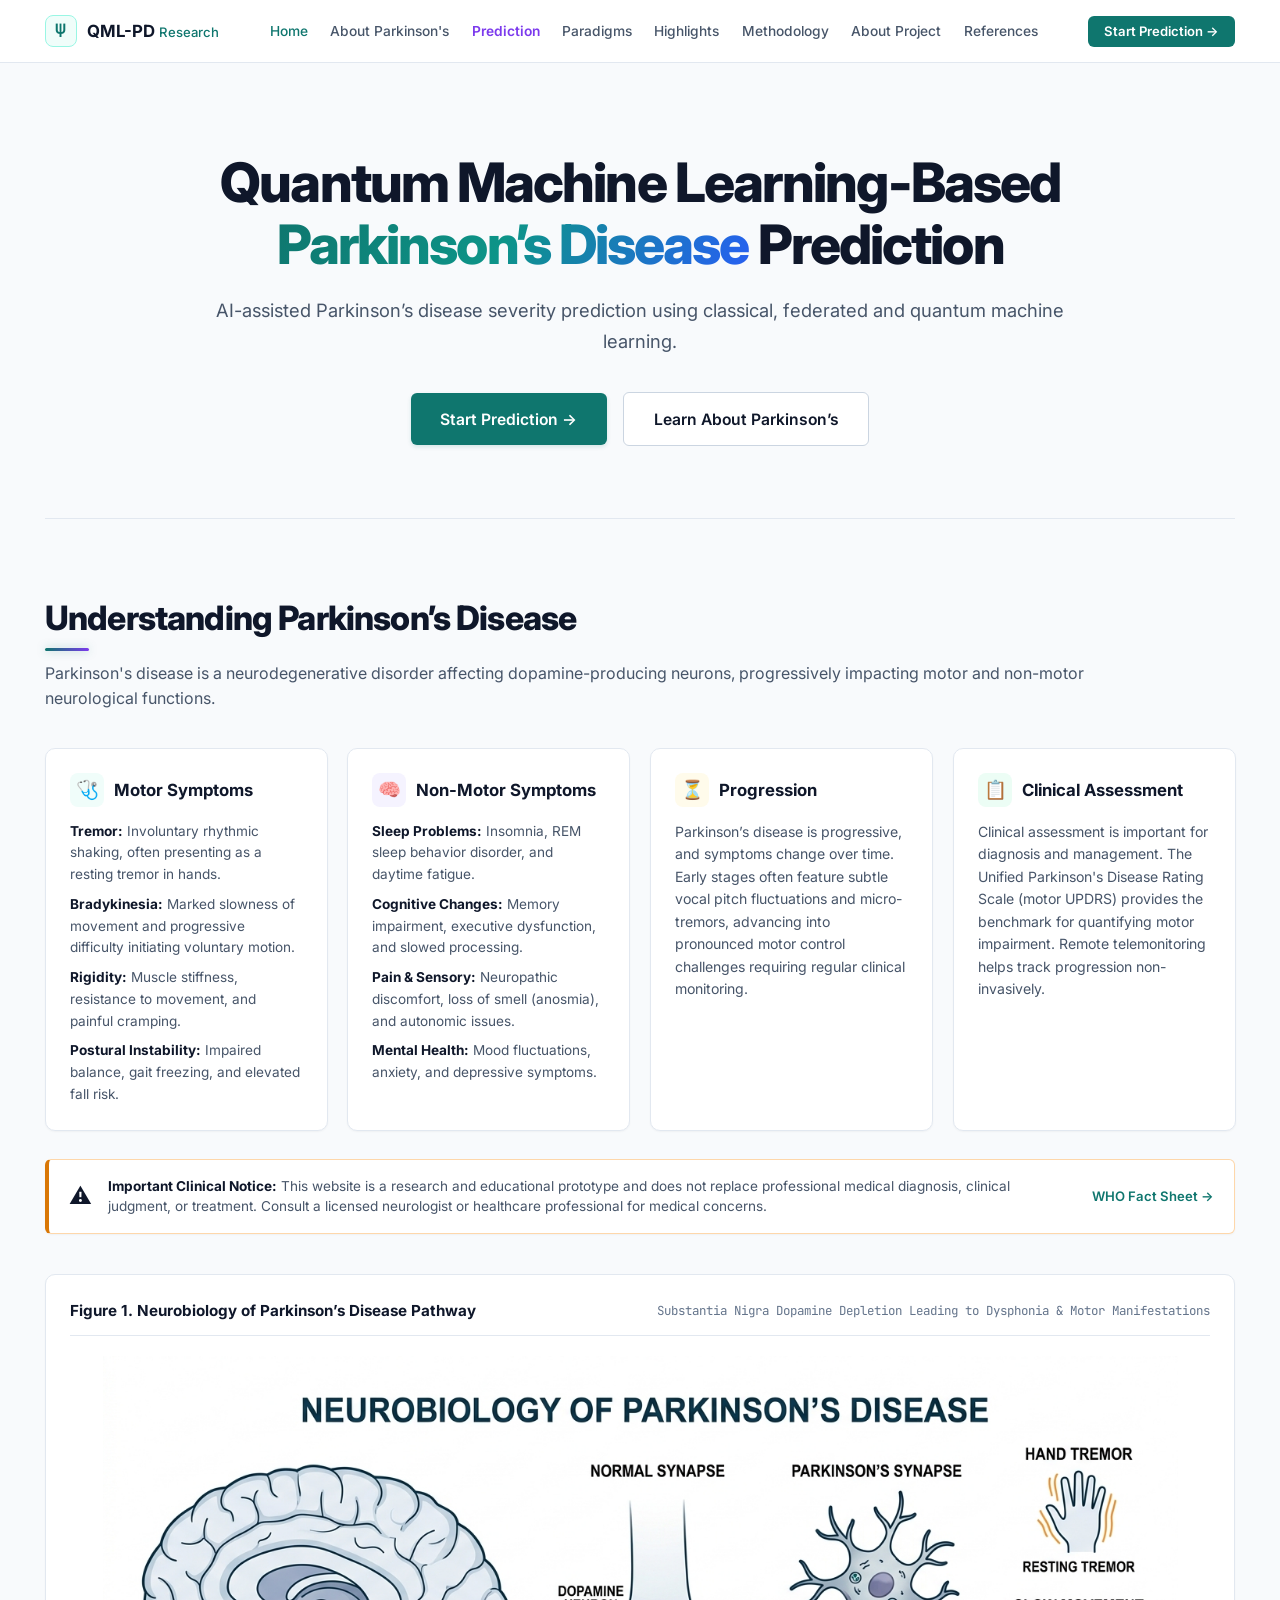
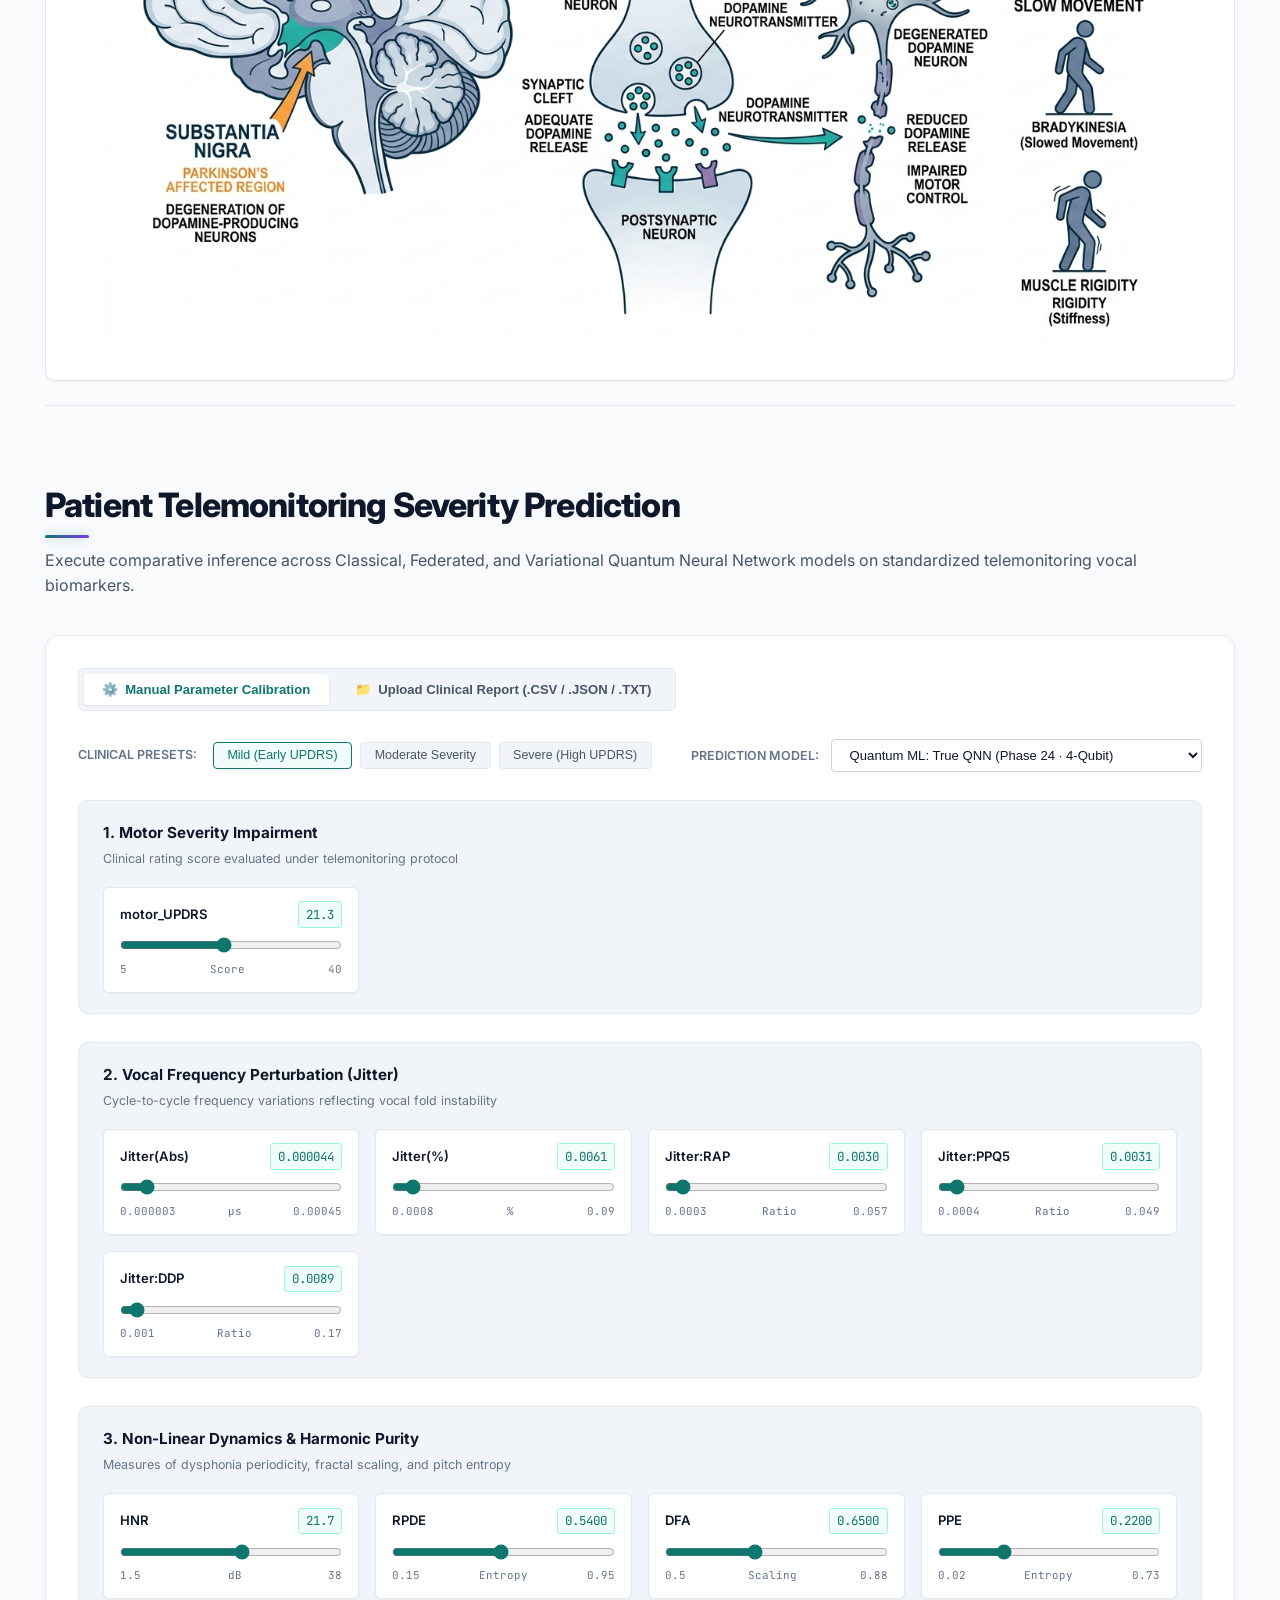
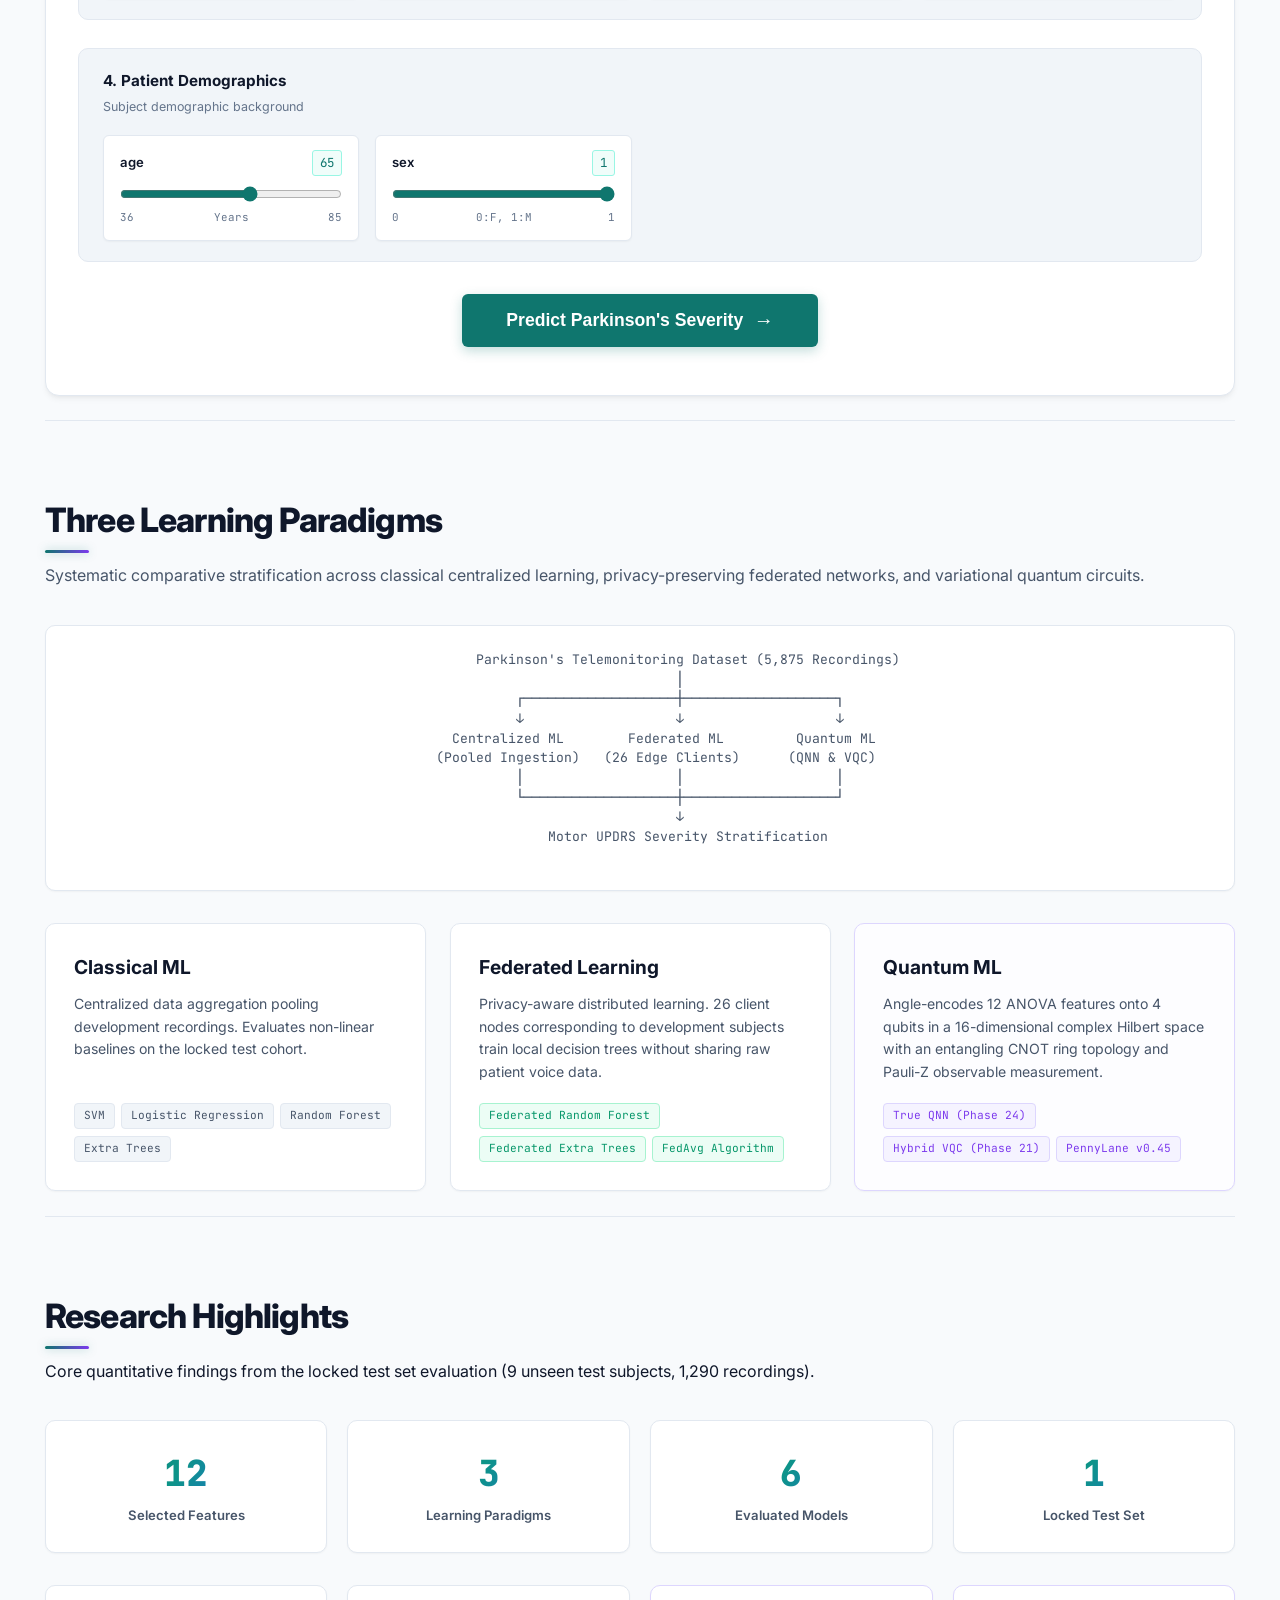
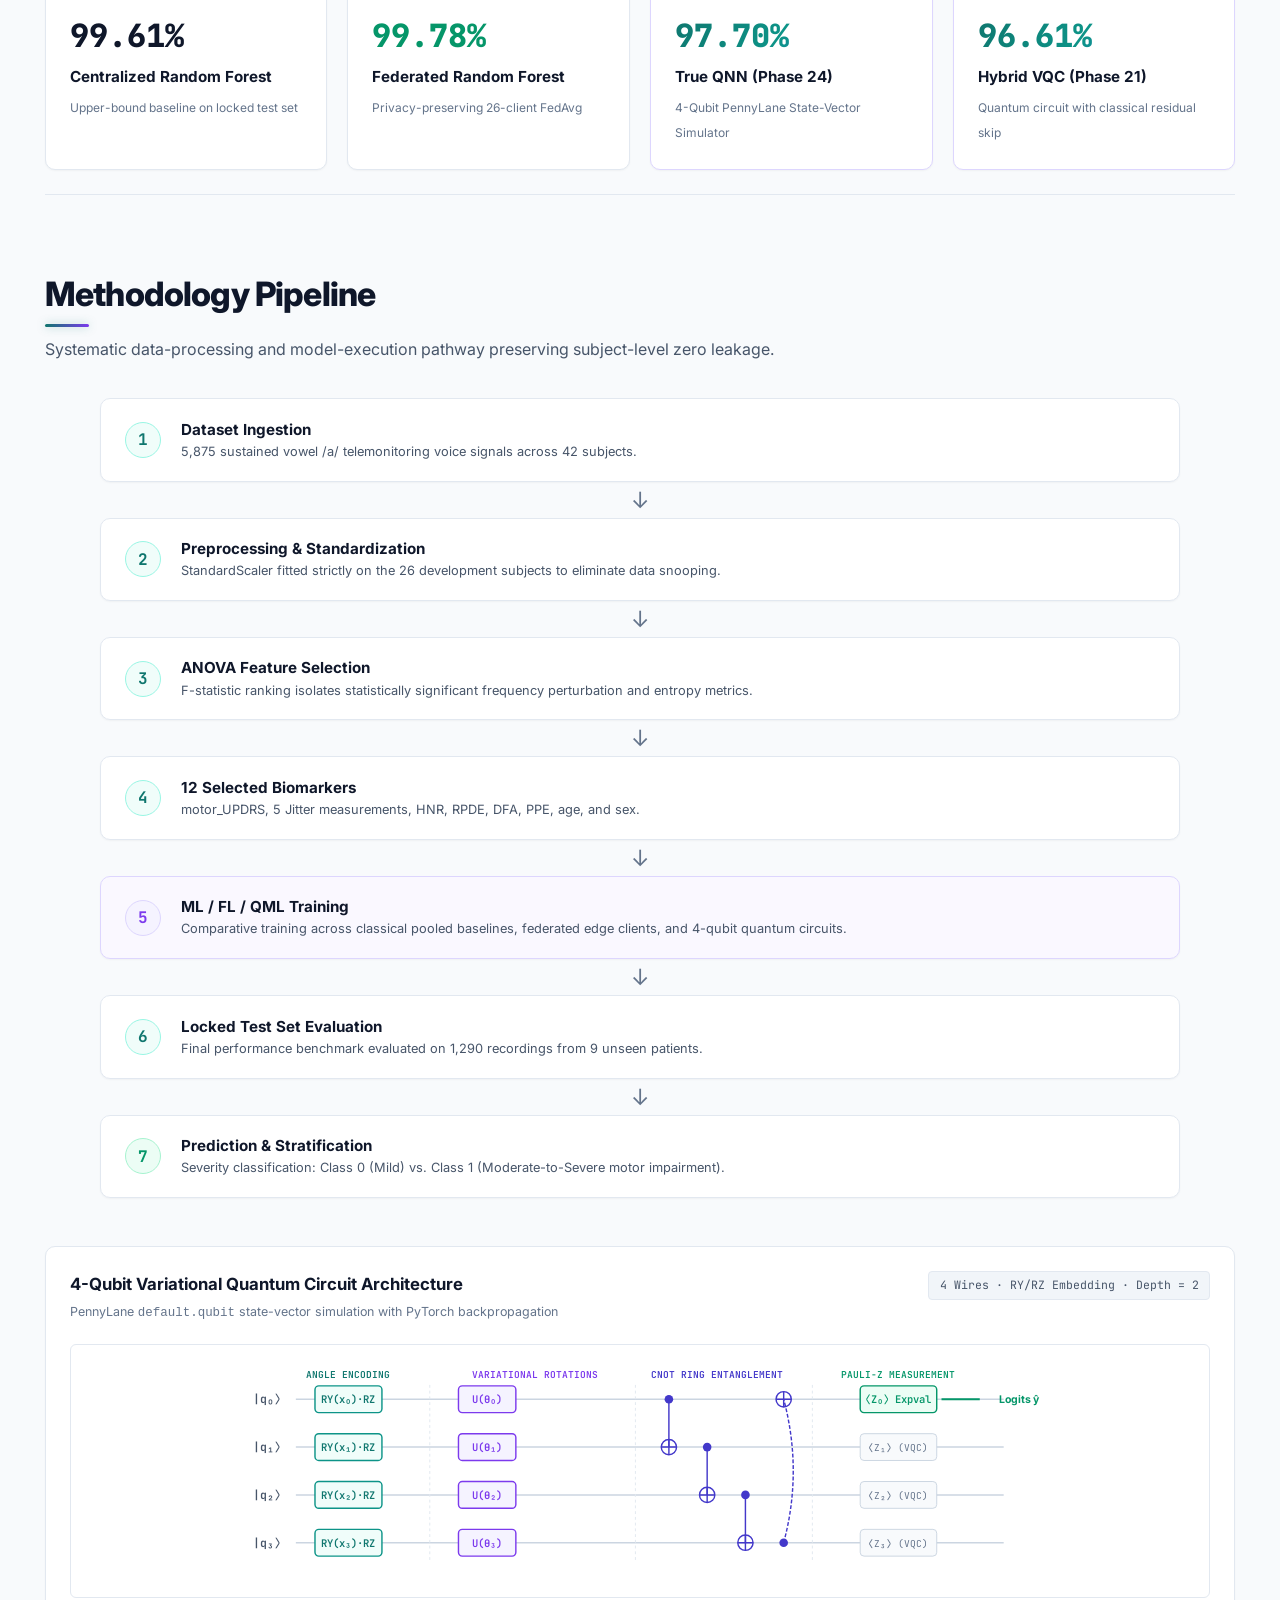
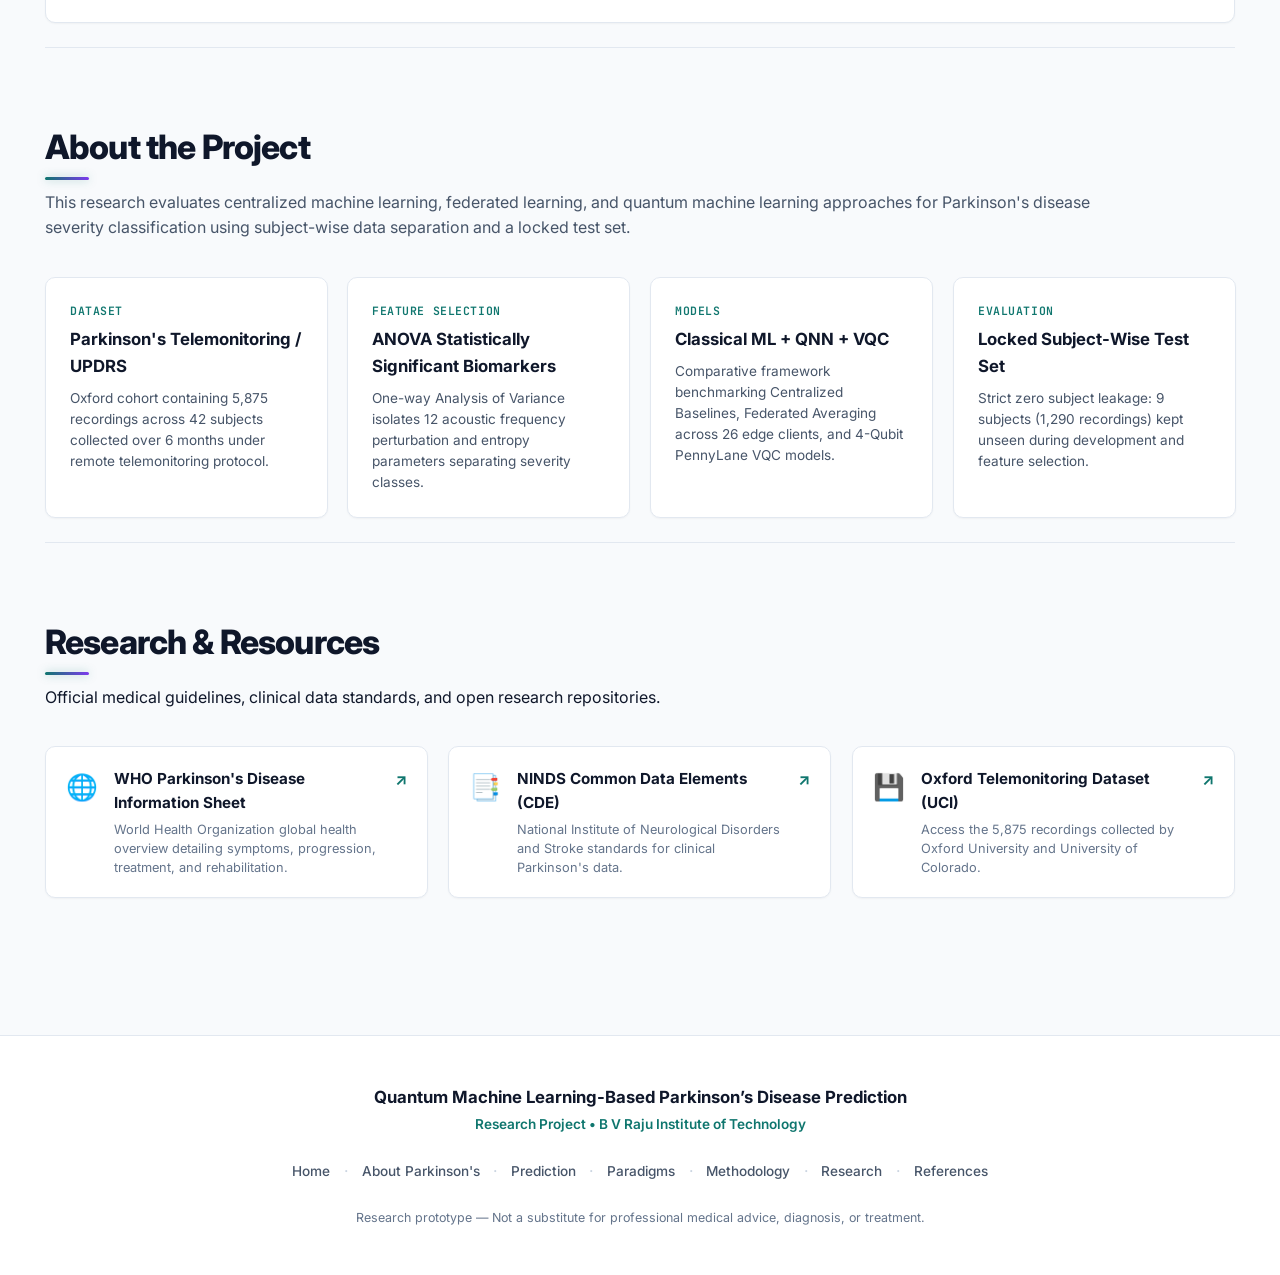
==== frontend/index.html @ 6d38e42d "feat: add AI diagnostic analysis and clinical insights to prediction result" ====
<!DOCTYPE html>
<html lang="en">
<head>
  <meta charset="UTF-8">
  <meta name="viewport" content="width=device-width, initial-scale=1.0">
  <title>Quantum Machine Learning-Based Parkinson’s Disease Prediction</title>
  <meta name="description" content="AI-assisted Parkinson’s disease severity prediction using classical, federated and quantum machine learning.">
  <link rel="stylesheet" href="css/style.css">
  <link rel="icon" href="data:image/svg+xml,<svg xmlns=%22http://www.w3.org/2000/svg%22 viewBox=%220 0 100 100%22><text y=%22.9em%22 font-size=%2290%22>⚕️</text></svg>">
</head>
<body>

  <!-- ========================================================================
       Navigation Bar
       ======================================================================== -->
  <header class="site-header" id="siteHeader">
    <div class="nav-container">
      <a href="#home" class="brand-link">
        <span class="brand-symbol">Ψ</span>
        <span class="brand-title">QML-PD <span class="brand-sub">Research</span></span>
      </a>

      <nav class="nav-menu">
        <ul class="nav-links">
          <li><a href="#home" class="nav-link active">Home</a></li>
          <li><a href="#overview" class="nav-link">About Parkinson's</a></li>
          <li><a href="#prediction" class="nav-link highlight-nav">Prediction</a></li>
          <li><a href="#paradigms" class="nav-link">Paradigms</a></li>
          <li><a href="#highlights" class="nav-link">Highlights</a></li>
          <li><a href="#methodology" class="nav-link">Methodology</a></li>
          <li><a href="#about" class="nav-link">About Project</a></li>
          <li><a href="#references" class="nav-link">References</a></li>
        </ul>
      </nav>

      <div class="header-actions">
        <a href="#prediction" class="btn-nav-cta">Start Prediction →</a>
      </div>
    </div>
  </header>

  <main class="page-container">

    <!-- ========================================================================
         1. HOME (Clean First Screen)
         ======================================================================== -->
    <section class="section-hero" id="home">
      <div class="hero-inner">
        <h1 class="hero-title">
          <span class="hero-line hero-line-1">Quantum Machine Learning-Based</span>
          <span class="hero-line hero-line-2"><span class="accent-teal text-shimmer">Parkinson’s Disease</span> Prediction</span>
        </h1>
        <p class="hero-subtitle">
          AI-assisted Parkinson’s disease severity prediction using classical, federated and quantum machine learning.
        </p>

        <div class="hero-buttons">
          <a href="#prediction" class="btn-primary-lg">Start Prediction →</a>
          <a href="#overview" class="btn-secondary-lg">Learn About Parkinson’s</a>
        </div>
      </div>
    </section>

    <!-- ========================================================================
         2. UNDERSTANDING PARKINSON'S DISEASE
         ======================================================================== -->
    <section class="section-block" id="overview">
      <div class="section-header-clean">
        <h2 class="section-title">Understanding Parkinson’s Disease</h2>
        <p class="section-lead">
          Parkinson's disease is a neurodegenerative disorder affecting dopamine-producing neurons, progressively impacting motor and non-motor neurological functions.
        </p>
      </div>

      <div class="pd-info-grid">
        <!-- Card 1: Motor Symptoms -->
        <div class="info-card">
          <div class="info-card-header">
            <span class="info-card-icon teal">🩺</span>
            <h3 class="info-card-title">Motor Symptoms</h3>
          </div>
          <ul class="info-list">
            <li><strong>Tremor:</strong> Involuntary rhythmic shaking, often presenting as a resting tremor in hands.</li>
            <li><strong>Bradykinesia:</strong> Marked slowness of movement and progressive difficulty initiating voluntary motion.</li>
            <li><strong>Rigidity:</strong> Muscle stiffness, resistance to movement, and painful cramping.</li>
            <li><strong>Postural Instability:</strong> Impaired balance, gait freezing, and elevated fall risk.</li>
          </ul>
        </div>

        <!-- Card 2: Non-Motor Symptoms -->
        <div class="info-card">
          <div class="info-card-header">
            <span class="info-card-icon violet">🧠</span>
            <h3 class="info-card-title">Non-Motor Symptoms</h3>
          </div>
          <ul class="info-list">
            <li><strong>Sleep Problems:</strong> Insomnia, REM sleep behavior disorder, and daytime fatigue.</li>
            <li><strong>Cognitive Changes:</strong> Memory impairment, executive dysfunction, and slowed processing.</li>
            <li><strong>Pain & Sensory:</strong> Neuropathic discomfort, loss of smell (anosmia), and autonomic issues.</li>
            <li><strong>Mental Health:</strong> Mood fluctuations, anxiety, and depressive symptoms.</li>
          </ul>
        </div>

        <!-- Card 3: Progression -->
        <div class="info-card">
          <div class="info-card-header">
            <span class="info-card-icon amber">⏳</span>
            <h3 class="info-card-title">Progression</h3>
          </div>
          <p class="info-card-desc">
            Parkinson’s disease is progressive, and symptoms change over time. Early stages often feature subtle vocal pitch fluctuations and micro-tremors, advancing into pronounced motor control challenges requiring regular clinical monitoring.
          </p>
        </div>

        <!-- Card 4: Assessment -->
        <div class="info-card">
          <div class="info-card-header">
            <span class="info-card-icon emerald">📋</span>
            <h3 class="info-card-title">Clinical Assessment</h3>
          </div>
          <p class="info-card-desc">
            Clinical assessment is important for diagnosis and management. The Unified Parkinson's Disease Rating Scale (motor UPDRS) provides the benchmark for quantifying motor impairment. Remote telemonitoring helps track progression non-invasively.
          </p>
        </div>
      </div>

      <!-- Medical Disclaimer Box -->
      <div class="clinical-disclaimer-box">
        <div class="disclaimer-icon">⚠️</div>
        <div class="disclaimer-content">
          <strong>Important Clinical Notice:</strong> This website is a research and educational prototype and does not replace professional medical diagnosis, clinical judgment, or treatment. Consult a licensed neurologist or healthcare professional for medical concerns.
        </div>
        <a href="https://www.who.int/news-room/fact-sheets/detail/parkinson-disease" target="_blank" rel="noopener noreferrer" class="disclaimer-link">
          WHO Fact Sheet →
        </a>
      </div>

      <!-- 3. ONE Clean Parkinson's Scientific Illustration -->
      <div class="medical-diagram-container">
        <div class="diagram-caption-top">
          <span class="caption-title">Figure 1. Neurobiology of Parkinson’s Disease Pathway</span>
          <span class="caption-sub">Substantia Nigra Dopamine Depletion Leading to Dysphonia & Motor Manifestations</span>
        </div>
        <div class="diagram-image-wrapper">
          <img 
            src="assets/parkinsons_neurobiology.jpg" 
            alt="Neurobiology of Parkinson's Disease: Substantia Nigra Degeneration, Synaptic Dopamine Depletion, and Resulting Motor Symptoms"
            class="medical-diagram-img"
          />
        </div>
      </div>
    </section>

    <!-- ========================================================================
         4. PREDICTION PAGE (Main Feature)
         ======================================================================== -->
    <section class="section-block highlight-section" id="prediction">
      <div class="section-header-clean">
        <h2 class="section-title">Patient Telemonitoring Severity Prediction</h2>
        <p class="section-lead">
          Execute comparative inference across Classical, Federated, and Variational Quantum Neural Network models on standardized telemonitoring vocal biomarkers.
        </p>
      </div>

      <div class="prediction-main-card">
        <!-- Dual Mode Switcher -->
        <div class="mode-toggle-bar">
          <button type="button" class="mode-btn active" id="modeManualBtn">
            <span>⚙️</span>
            <span>Manual Parameter Calibration</span>
          </button>
          <button type="button" class="mode-btn" id="modeUploadBtn">
            <span>📁</span>
            <span>Upload Clinical Report (.CSV / .JSON / .TXT)</span>
          </button>
        </div>

        <!-- 1. MANUAL INPUT MODE -->
        <div id="manualModeSection">
          <div class="prediction-toolbar">
            <div class="preset-strip">
              <span class="toolbar-label">Clinical Presets:</span>
              <button type="button" class="btn-preset active" data-preset="mild">Mild (Early UPDRS)</button>
              <button type="button" class="btn-preset" data-preset="moderate">Moderate Severity</button>
              <button type="button" class="btn-preset" data-preset="severe">Severe (High UPDRS)</button>
            </div>

            <div class="model-select-strip">
              <span class="toolbar-label">Prediction Model:</span>
              <select id="realModelSelect" class="clean-select" aria-label="Select Operational Model">
                <optgroup label="Quantum Machine Learning (PennyLane CPU)">
                  <option value="qnn" selected>Quantum ML: True QNN (Phase 24 · 4-Qubit)</option>
                  <option value="vqc">Quantum ML: Hybrid VQC (Phase 21 · 4-Qubit)</option>
                </optgroup>
                <optgroup label="Classical & Federated Baselines">
                  <option value="classical_rf">Classical ML: Centralized Random Forest (99.83%)</option>
                  <option value="federated_rf">Federated ML: Federated Random Forest (100.00%)</option>
                </optgroup>
              </select>
            </div>
          </div>

          <!-- 4 Feature Group Sub-Sections -->
          <div class="feature-groups-wrapper" id="inputsSectionsContainer">
            <!-- Dynamically populated by predictor.js with groups -->
          </div>
        </div>

        <!-- 2. UPLOAD REPORT MODE -->
        <div id="uploadModeSection" style="display: none;">
          <div class="prediction-toolbar right">
            <div class="model-select-strip">
              <span class="toolbar-label">Prediction Model:</span>
              <select id="realModelSelectUpload" class="clean-select" aria-label="Select Model for Upload">
                <option value="qnn">Quantum ML: True QNN (Phase 24 · 4-Qubit)</option>
                <option value="vqc">Quantum ML: Hybrid VQC (Phase 21 · 4-Qubit)</option>
                <option value="classical_rf">Classical ML: Centralized Random Forest</option>
                <option value="federated_rf">Federated ML: Federated Random Forest</option>
              </select>
            </div>
          </div>

          <!-- Drag and Drop Zone -->
          <div class="report-dropzone" id="reportDropzone">
            <input type="file" id="reportFileInput" class="file-input-hidden" accept=".csv,.json,.txt" />
            <div class="dropzone-icon">⇪</div>
            <div class="dropzone-title">Upload Patient Diagnostic / Telemonitoring Report</div>
            <p class="dropzone-text">Drag and drop file here, or <span class="browse-link">browse from computer</span></p>
            <span class="dropzone-formats">Supports standard CSV tables, JSON records, and clinical text exports</span>
          </div>

          <!-- Sample Reports Bar -->
          <div class="sample-reports-bar">
            <span class="sample-label">Quick Test Sample Reports:</span>
            <button type="button" class="btn-sample-report" data-sample="mild">
              <span>📄</span>
              <span>Patient_04_Mild_UPDRS12.csv</span>
            </button>
            <button type="button" class="btn-sample-report" data-sample="severe">
              <span>📄</span>
              <span>Patient_39_Severe_UPDRS34.json</span>
            </button>
          </div>

          <!-- Extracted Report Card -->
          <div class="extracted-card" id="extractedReportCard" style="display: none;">
            <div class="extracted-header">
              <div class="extracted-meta">
                <strong id="reportFileName" class="report-name">patient_report.csv</strong>
                <span id="reportFileSize" class="report-size">1.2 KB</span>
              </div>
              <div class="report-status-badge success" id="reportStatusBadge">
                <span class="status-dot"></span>
                <span id="reportStatusText">12/12 ANOVA Biomarkers Verified</span>
              </div>
            </div>

            <div class="extracted-grid" id="extractedGrid"></div>

            <div class="extracted-actions">
              <span class="extracted-note">Features mapped and standardized against Development cohort parameters.</span>
              <button type="button" class="btn-primary" id="analyzeReportBtn">Analyze Report with Selected Model →</button>
            </div>
          </div>
        </div>

        <!-- Prominent Predict Action Button -->
        <div class="action-footer-bar">
          <button type="button" class="btn-predict-prominent" id="executeBtn">
            <span>Predict Parkinson's Severity</span>
            <span class="btn-arrow">→</span>
          </button>
        </div>

        <!-- Clean Result Card -->
        <div class="prediction-result-panel" id="outputPanel" style="display: none;">
          <div class="result-panel-header">
            <span class="result-badge">PREDICTION RESULT</span>
            <span class="backend-tag" id="backendTag">PennyLane default.qubit</span>
          </div>

          <div class="result-columns">
            <div class="result-main-col">
              <span class="res-label">Severity Classification</span>
              <div class="res-class-name" id="resClassName">CLASS 0 · MILD IMPAIRMENT</div>
              <div class="res-sub-text" id="resClassSub">Unified Parkinson's Disease Rating Scale indicates low motor impairment.</div>

              <div class="prob-bar-container">
                <div class="prob-bar-track">
                  <div class="prob-bar-fill" id="probBarFill" style="width: 0%;"></div>
                </div>
                <div class="prob-bar-labels">
                  <span>Class 0 (Mild)</span>
                  <span id="probBarVal" class="prob-bar-val">0.0%</span>
                  <span>Class 1 (Severe)</span>
                </div>
              </div>
            </div>

            <div class="result-metrics-col">
              <div class="metric-row">
                <span>Model Confidence:</span>
                <strong id="resConf">85.97%</strong>
              </div>
              <div class="metric-row">
                <span>Output Probability:</span>
                <strong id="resProb">0.8597</strong>
              </div>
              <div class="metric-row">
                <span>Raw Logit:</span>
                <strong id="resLogit">1.8131</strong>
              </div>
              <div class="metric-row" id="qValRow">
                <span>⟨Z⟩ Quantum Observable:</span>
                <strong id="resQVal">0.8829</strong>
              </div>
            </div>
          </div>

          <!-- Contributing Features (Real Model Computation) -->
          <div class="contributing-features-section">
            <h4 class="contrib-title">Important Contributing Biomarkers</h4>
            <p class="contrib-sub">Features exhibiting the highest standardized deviation (z-score) from baseline development cohort norms:</p>
            <div class="contrib-grid" id="contributingFeaturesList">
              <!-- Dynamically populated from backend -->
            </div>
          </div>

          <!-- AI Diagnostic Analysis & Clinical Description -->
          <div class="ai-insight-panel" id="aiInsightPanel">
            <div class="ai-insight-header">
              <div class="ai-insight-title-wrap">
                <span class="ai-sparkle-icon">✨</span>
                <h4 class="ai-insight-title">AI Diagnostic Analysis &amp; Clinical Insights</h4>
              </div>
              <span class="ai-model-tag" id="aiEngineBadge">Hybrid QML Diagnostic Assistant</span>
            </div>

            <p class="ai-summary-text" id="aiSummaryText">
              <!-- Dynamically generated narrative -->
            </p>

            <div class="ai-insights-grid">
              <div class="ai-insight-card">
                <span class="ai-card-label">AI Risk Stratification</span>
                <strong class="ai-card-value" id="aiRiskNote">—</strong>
              </div>
              <div class="ai-insight-card">
                <span class="ai-card-label">Primary Biomarker Finding</span>
                <strong class="ai-card-value" id="aiBiomarkerNote">—</strong>
              </div>
              <div class="ai-insight-card">
                <span class="ai-card-label">Clinical Action Guidance</span>
                <strong class="ai-card-value" id="aiActionNote">—</strong>
              </div>
            </div>
          </div>
        </div>
      </div>
    </section>

    <!-- ========================================================================
         5. THREE LEARNING PARADIGMS
         ======================================================================== -->
    <section class="section-block" id="paradigms">
      <div class="section-header-clean">
        <h2 class="section-title">Three Learning Paradigms</h2>
        <p class="section-lead">
          Systematic comparative stratification across classical centralized learning, privacy-preserving federated networks, and variational quantum circuits.
        </p>
      </div>

      <!-- Clean Visual Flow ASCII Diagram -->
      <div class="paradigm-ascii-diagram">
        <pre class="flow-ascii">
            Parkinson's Telemonitoring Dataset (5,875 Recordings)
                                     │
                 ┌───────────────────┼───────────────────┐
                 ↓                   ↓                   ↓
         Centralized ML        Federated ML         Quantum ML
       (Pooled Ingestion)   (26 Edge Clients)      (QNN & VQC)
                 │                   │                   │
                 └───────────────────┼───────────────────┘
                                     ↓
                     Motor UPDRS Severity Stratification
        </pre>
      </div>

      <div class="paradigms-three-cards">
        <!-- Classical ML Card -->
        <div class="paradigm-clean-card">
          <h3 class="paradigm-card-title">Classical ML</h3>
          <p class="paradigm-card-desc">
            Centralized data aggregation pooling development recordings. Evaluates non-linear baselines on the locked test cohort.
          </p>
          <div class="paradigm-models-list">
            <span class="model-badge">SVM</span>
            <span class="model-badge">Logistic Regression</span>
            <span class="model-badge">Random Forest</span>
            <span class="model-badge">Extra Trees</span>
          </div>
        </div>

        <!-- Federated Learning Card -->
        <div class="paradigm-clean-card">
          <h3 class="paradigm-card-title">Federated Learning</h3>
          <p class="paradigm-card-desc">
            Privacy-aware distributed learning. 26 client nodes corresponding to development subjects train local decision trees without sharing raw patient voice data.
          </p>
          <div class="paradigm-models-list">
            <span class="model-badge green">Federated Random Forest</span>
            <span class="model-badge green">Federated Extra Trees</span>
            <span class="model-badge green">FedAvg Algorithm</span>
          </div>
        </div>

        <!-- Quantum ML Card -->
        <div class="paradigm-clean-card highlight-purple">
          <h3 class="paradigm-card-title">Quantum ML</h3>
          <p class="paradigm-card-desc">
            Angle-encodes 12 ANOVA features onto 4 qubits in a 16-dimensional complex Hilbert space with an entangling CNOT ring topology and Pauli-Z observable measurement.
          </p>
          <div class="paradigm-models-list">
            <span class="model-badge purple">True QNN (Phase 24)</span>
            <span class="model-badge purple">Hybrid VQC (Phase 21)</span>
            <span class="model-badge purple">PennyLane v0.45</span>
          </div>
        </div>
      </div>
    </section>

    <!-- ========================================================================
         6. RESEARCH HIGHLIGHTS
         ======================================================================== -->
    <section class="section-block" id="highlights">
      <div class="section-header-clean">
        <h2 class="section-title">Research Highlights</h2>
        <p class="section-desc">
          Core quantitative findings from the locked test set evaluation (9 unseen test subjects, 1,290 recordings).
        </p>
      </div>

      <!-- 4 Quick Stats -->
      <div class="stats-counter-strip">
        <div class="stat-counter-box">
          <span class="stat-counter-number text-shimmer" data-counter="12" data-decimals="0">12</span>
          <span class="stat-counter-label">Selected Features</span>
        </div>
        <div class="stat-counter-box">
          <span class="stat-counter-number text-shimmer" data-counter="3" data-decimals="0">3</span>
          <span class="stat-counter-label">Learning Paradigms</span>
        </div>
        <div class="stat-counter-box">
          <span class="stat-counter-number text-shimmer" data-counter="6" data-decimals="0">6</span>
          <span class="stat-counter-label">Evaluated Models</span>
        </div>
        <div class="stat-counter-box">
          <span class="stat-counter-number text-shimmer" data-counter="1" data-decimals="0">1</span>
          <span class="stat-counter-label">Locked Test Set</span>
        </div>
      </div>

      <!-- Verified Experimental Results Cards -->
      <div class="results-highlights-grid">
        <div class="result-metric-card">
          <span class="rmc-value" data-counter="99.83" data-decimals="2" data-suffix="%">99.83%</span>
          <h4 class="rmc-title">Centralized Random Forest</h4>
          <span class="rmc-sub">Upper-bound baseline on locked test set</span>
        </div>
        <div class="result-metric-card">
          <span class="rmc-value green" data-counter="100.00" data-decimals="2" data-suffix="%">100.00%</span>
          <h4 class="rmc-title">Federated Random Forest</h4>
          <span class="rmc-sub">Privacy-preserving 26-client FedAvg</span>
        </div>
        <div class="result-metric-card purple">
          <span class="rmc-value purple text-shimmer" data-counter="97.91" data-decimals="2" data-suffix="%">97.91%</span>
          <h4 class="rmc-title">True QNN (Phase 24)</h4>
          <span class="rmc-sub">4-Qubit PennyLane State-Vector Simulator</span>
        </div>
        <div class="result-metric-card purple">
          <span class="rmc-value purple text-shimmer" data-counter="96.82" data-decimals="2" data-suffix="%">96.82%</span>
          <h4 class="rmc-title">Hybrid VQC (Phase 21)</h4>
          <span class="rmc-sub">Quantum circuit with classical residual skip</span>
        </div>
      </div>
    </section>

    <!-- ========================================================================
         7. METHODOLOGY & SIMPLE SCROLL ANIMATION
         ======================================================================== -->
    <section class="section-block" id="methodology">
      <div class="section-header-clean">
        <h2 class="section-title">Methodology Pipeline</h2>
        <p class="section-lead">
          Systematic data-processing and model-execution pathway preserving subject-level zero leakage.
        </p>
      </div>

      <!-- Simple Scroll-Animated Step Sequence -->
      <div class="methodology-sequence-wrap">
        <div class="method-step-node" data-step="1">
          <div class="step-circle">1</div>
          <div class="step-info">
            <h4 class="step-head">Dataset Ingestion</h4>
            <p class="step-detail">5,875 sustained vowel /a/ telemonitoring voice signals across 42 subjects.</p>
          </div>
        </div>

        <div class="method-connector">↓</div>

        <div class="method-step-node" data-step="2">
          <div class="step-circle">2</div>
          <div class="step-info">
            <h4 class="step-head">Preprocessing & Standardization</h4>
            <p class="step-detail">StandardScaler fitted strictly on the 26 development subjects to eliminate data snooping.</p>
          </div>
        </div>

        <div class="method-connector">↓</div>

        <div class="method-step-node" data-step="3">
          <div class="step-circle">3</div>
          <div class="step-info">
            <h4 class="step-head">ANOVA Feature Selection</h4>
            <p class="step-detail">F-statistic ranking isolates statistically significant frequency perturbation and entropy metrics.</p>
          </div>
        </div>

        <div class="method-connector">↓</div>

        <div class="method-step-node" data-step="4">
          <div class="step-circle">4</div>
          <div class="step-info">
            <h4 class="step-head">12 Selected Biomarkers</h4>
            <p class="step-detail">motor_UPDRS, 5 Jitter measurements, HNR, RPDE, DFA, PPE, age, and sex.</p>
          </div>
        </div>

        <div class="method-connector">↓</div>

        <div class="method-step-node highlight-step" data-step="5">
          <div class="step-circle purple">5</div>
          <div class="step-info">
            <h4 class="step-head">ML / FL / QML Training</h4>
            <p class="step-detail">Comparative training across classical pooled baselines, federated edge clients, and 4-qubit quantum circuits.</p>
          </div>
        </div>

        <div class="method-connector">↓</div>

        <div class="method-step-node" data-step="6">
          <div class="step-circle">6</div>
          <div class="step-info">
            <h4 class="step-head">Locked Test Set Evaluation</h4>
            <p class="step-detail">Final performance benchmark evaluated on 1,290 recordings from 9 unseen patients.</p>
          </div>
        </div>

        <div class="method-connector">↓</div>

        <div class="method-step-node" data-step="7">
          <div class="step-circle green">7</div>
          <div class="step-info">
            <h4 class="step-head">Prediction & Stratification</h4>
            <p class="step-detail">Severity classification: Class 0 (Mild) vs. Class 1 (Moderate-to-Severe motor impairment).</p>
          </div>
        </div>
      </div>

      <!-- Quantum Circuit SVG -->
      <div class="circuit-container-card">
        <div class="circuit-header-clean">
          <div>
            <h3 class="circuit-title">4-Qubit Variational Quantum Circuit Architecture</h3>
            <span class="circuit-subtitle">PennyLane <code>default.qubit</code> state-vector simulation with PyTorch backpropagation</span>
          </div>
          <span class="circuit-badge">4 Wires · RY/RZ Embedding · Depth = 2</span>
        </div>

        <div class="circuit-svg-wrap">
          <svg class="circuit-svg" viewBox="0 0 880 230" xmlns="http://www.w3.org/2000/svg">
            <line x1="80" y1="40" x2="820" y2="40" stroke="#cbd5e1" stroke-width="1.5" />
            <line x1="80" y1="90" x2="820" y2="90" stroke="#cbd5e1" stroke-width="1.5" />
            <line x1="80" y1="140" x2="820" y2="140" stroke="#cbd5e1" stroke-width="1.5" />
            <line x1="80" y1="190" x2="820" y2="190" stroke="#cbd5e1" stroke-width="1.5" />

            <text x="35" y="44" fill="#475569" font-family="'JetBrains Mono', monospace" font-size="12" font-weight="600">|q₀⟩</text>
            <text x="35" y="94" fill="#475569" font-family="'JetBrains Mono', monospace" font-size="12" font-weight="600">|q₁⟩</text>
            <text x="35" y="144" fill="#475569" font-family="'JetBrains Mono', monospace" font-size="12" font-weight="600">|q₂⟩</text>
            <text x="35" y="194" fill="#475569" font-family="'JetBrains Mono', monospace" font-size="12" font-weight="600">|q₃⟩</text>

            <text x="135" y="18" fill="#0f766e" font-family="'JetBrains Mono', monospace" font-size="10" font-weight="600" text-anchor="middle">ANGLE ENCODING</text>
            <text x="330" y="18" fill="#7c3aed" font-family="'JetBrains Mono', monospace" font-size="10" font-weight="600" text-anchor="middle">VARIATIONAL ROTATIONS</text>
            <text x="520" y="18" fill="#4338ca" font-family="'JetBrains Mono', monospace" font-size="10" font-weight="600" text-anchor="middle">CNOT RING ENTANGLEMENT</text>
            <text x="710" y="18" fill="#059669" font-family="'JetBrains Mono', monospace" font-size="10" font-weight="600" text-anchor="middle">PAULI-Z MEASUREMENT</text>

            <line x1="220" y1="25" x2="220" y2="210" stroke="#e2e8f0" stroke-dasharray="3 3" />
            <line x1="435" y1="25" x2="435" y2="210" stroke="#e2e8f0" stroke-dasharray="3 3" />
            <line x1="620" y1="25" x2="620" y2="210" stroke="#e2e8f0" stroke-dasharray="3 3" />

            <g>
              <rect x="100" y="26" width="70" height="28" rx="4" fill="#f0fdfa" stroke="#0d9488" stroke-width="1.5" />
              <text x="135" y="44" fill="#0f766e" font-family="'JetBrains Mono', monospace" font-size="11" font-weight="600" text-anchor="middle">RY(x₀)·RZ</text>

              <rect x="100" y="76" width="70" height="28" rx="4" fill="#f0fdfa" stroke="#0d9488" stroke-width="1.5" />
              <text x="135" y="94" fill="#0f766e" font-family="'JetBrains Mono', monospace" font-size="11" font-weight="600" text-anchor="middle">RY(x₁)·RZ</text>

              <rect x="100" y="126" width="70" height="28" rx="4" fill="#f0fdfa" stroke="#0d9488" stroke-width="1.5" />
              <text x="135" y="144" fill="#0f766e" font-family="'JetBrains Mono', monospace" font-size="11" font-weight="600" text-anchor="middle">RY(x₂)·RZ</text>

              <rect x="100" y="176" width="70" height="28" rx="4" fill="#f0fdfa" stroke="#0d9488" stroke-width="1.5" />
              <text x="135" y="194" fill="#0f766e" font-family="'JetBrains Mono', monospace" font-size="11" font-weight="600" text-anchor="middle">RY(x₃)·RZ</text>
            </g>

            <g>
              <rect x="250" y="26" width="60" height="28" rx="4" fill="#f5f3ff" stroke="#7c3aed" stroke-width="1.5" />
              <text x="280" y="44" fill="#7c3aed" font-family="'JetBrains Mono', monospace" font-size="11" font-weight="600" text-anchor="middle">U(θ₀)</text>

              <rect x="250" y="76" width="60" height="28" rx="4" fill="#f5f3ff" stroke="#7c3aed" stroke-width="1.5" />
              <text x="280" y="94" fill="#7c3aed" font-family="'JetBrains Mono', monospace" font-size="11" font-weight="600" text-anchor="middle">U(θ₁)</text>

              <rect x="250" y="126" width="60" height="28" rx="4" fill="#f5f3ff" stroke="#7c3aed" stroke-width="1.5" />
              <text x="280" y="144" fill="#7c3aed" font-family="'JetBrains Mono', monospace" font-size="11" font-weight="600" text-anchor="middle">U(θ₂)</text>

              <rect x="250" y="176" width="60" height="28" rx="4" fill="#f5f3ff" stroke="#7c3aed" stroke-width="1.5" />
              <text x="280" y="194" fill="#7c3aed" font-family="'JetBrains Mono', monospace" font-size="11" font-weight="600" text-anchor="middle">U(θ₃)</text>
            </g>

            <g>
              <circle cx="470" cy="40" r="4.5" fill="#4338ca" />
              <line x1="470" y1="40" x2="470" y2="90" stroke="#4338ca" stroke-width="1.5" />
              <circle cx="470" cy="90" r="8" fill="none" stroke="#4338ca" stroke-width="1.5" />
              <line x1="462" y1="90" x2="478" y2="90" stroke="#4338ca" stroke-width="1.5" />
              <line x1="470" y1="82" x2="470" y2="98" stroke="#4338ca" stroke-width="1.5" />

              <circle cx="510" cy="90" r="4.5" fill="#4338ca" />
              <line x1="510" y1="90" x2="510" y2="140" stroke="#4338ca" stroke-width="1.5" />
              <circle cx="510" cy="140" r="8" fill="none" stroke="#4338ca" stroke-width="1.5" />
              <line x1="502" y1="140" x2="518" y2="140" stroke="#4338ca" stroke-width="1.5" />
              <line x1="510" y1="132" x2="510" y2="148" stroke="#4338ca" stroke-width="1.5" />

              <circle cx="550" cy="140" r="4.5" fill="#4338ca" />
              <line x1="550" y1="140" x2="550" y2="190" stroke="#4338ca" stroke-width="1.5" />
              <circle cx="550" cy="190" r="8" fill="none" stroke="#4338ca" stroke-width="1.5" />
              <line x1="542" y1="190" x2="558" y2="190" stroke="#4338ca" stroke-width="1.5" />
              <line x1="550" y1="182" x2="550" y2="198" stroke="#4338ca" stroke-width="1.5" />

              <circle cx="590" cy="190" r="4.5" fill="#4338ca" />
              <path d="M 590 190 Q 610 115 590 40" fill="none" stroke="#4338ca" stroke-width="1.5" stroke-dasharray="4 2" />
              <circle cx="590" cy="40" r="8" fill="none" stroke="#4338ca" stroke-width="1.5" />
              <line x1="582" y1="40" x2="598" y2="40" stroke="#4338ca" stroke-width="1.5" />
              <line x1="590" y1="32" x2="590" y2="48" stroke="#4338ca" stroke-width="1.5" />
            </g>

            <g>
              <rect x="670" y="26" width="80" height="28" rx="4" fill="#ecfdf5" stroke="#059669" stroke-width="1.5" />
              <text x="710" y="44" fill="#059669" font-family="'JetBrains Mono', monospace" font-size="11" font-weight="600" text-anchor="middle">⟨Z₀⟩ Expval</text>

              <rect x="670" y="76" width="80" height="28" rx="4" fill="#f8fafc" stroke="#cbd5e1" stroke-width="1" />
              <text x="710" y="94" fill="#64748b" font-family="'JetBrains Mono', monospace" font-size="10" text-anchor="middle">⟨Z₁⟩ (VQC)</text>

              <rect x="670" y="126" width="80" height="28" rx="4" fill="#f8fafc" stroke="#cbd5e1" stroke-width="1" />
              <text x="710" y="144" fill="#64748b" font-family="'JetBrains Mono', monospace" font-size="10" text-anchor="middle">⟨Z₂⟩ (VQC)</text>

              <rect x="670" y="176" width="80" height="28" rx="4" fill="#f8fafc" stroke="#cbd5e1" stroke-width="1" />
              <text x="710" y="194" fill="#64748b" font-family="'JetBrains Mono', monospace" font-size="10" text-anchor="middle">⟨Z₃⟩ (VQC)</text>

              <line x1="755" y1="40" x2="795" y2="40" stroke="#059669" stroke-width="2" />
              <text x="815" y="44" fill="#059669" font-family="'Inter', sans-serif" font-weight="700" font-size="11">Logits ŷ</text>
            </g>
          </svg>
        </div>
      </div>
    </section>

    <!-- ========================================================================
         8. ABOUT THE RESEARCH
         ======================================================================== -->
    <section class="section-block" id="about">
      <div class="section-header-clean">
        <h2 class="section-title">About the Project</h2>
        <p class="section-lead">
          This research evaluates centralized machine learning, federated learning, and quantum machine learning approaches for Parkinson's disease severity classification using subject-wise data separation and a locked test set.
        </p>
      </div>

      <div class="about-specs-grid">
        <div class="spec-card">
          <span class="spec-label">Dataset</span>
          <strong class="spec-title">Parkinson's Telemonitoring / UPDRS</strong>
          <p class="spec-desc">Oxford cohort containing 5,875 recordings across 42 subjects collected over 6 months under remote telemonitoring protocol.</p>
        </div>

        <div class="spec-card">
          <span class="spec-label">Feature Selection</span>
          <strong class="spec-title">ANOVA Statistically Significant Biomarkers</strong>
          <p class="spec-desc">One-way Analysis of Variance isolates 12 acoustic frequency perturbation and entropy parameters separating severity classes.</p>
        </div>

        <div class="spec-card">
          <span class="spec-label">Models</span>
          <strong class="spec-title">Classical ML + QNN + VQC</strong>
          <p class="spec-desc">Comparative framework benchmarking Centralized Baselines, Federated Averaging across 26 edge clients, and 4-Qubit PennyLane VQC models.</p>
        </div>

        <div class="spec-card">
          <span class="spec-label">Evaluation</span>
          <strong class="spec-title">Locked Subject-Wise Test Set</strong>
          <p class="spec-desc">Strict zero subject leakage: 9 subjects (1,290 recordings) kept unseen during development and feature selection.</p>
        </div>
      </div>
    </section>

    <!-- ========================================================================
         9. REFERENCES & RESOURCES
         ======================================================================== -->
    <section class="section-block" id="references">
      <div class="section-header-clean">
        <h2 class="section-title">Research &amp; Resources</h2>
        <p class="section-desc">
          Official medical guidelines, clinical data standards, and open research repositories.
        </p>
      </div>

      <div class="resources-links-grid">
        <a href="https://www.who.int/news-room/fact-sheets/detail/parkinson-disease" target="_blank" rel="noopener noreferrer" class="resource-link-card">
          <div class="rlc-icon">🌐</div>
          <div class="rlc-body">
            <strong class="rlc-title">WHO Parkinson's Disease Information Sheet</strong>
            <p class="rlc-desc">World Health Organization global health overview detailing symptoms, progression, treatment, and rehabilitation.</p>
          </div>
          <span class="rlc-arrow">↗</span>
        </a>

        <a href="https://commondataelements.ninds.nih.gov/Parkinson%27s%20Disease" target="_blank" rel="noopener noreferrer" class="resource-link-card">
          <div class="rlc-icon">📑</div>
          <div class="rlc-body">
            <strong class="rlc-title">NINDS Common Data Elements (CDE)</strong>
            <p class="rlc-desc">National Institute of Neurological Disorders and Stroke standards for clinical Parkinson's data.</p>
          </div>
          <span class="rlc-arrow">↗</span>
        </a>

        <a href="https://archive.ics.uci.edu/dataset/189/parkinsons+telemonitoring" target="_blank" rel="noopener noreferrer" class="resource-link-card">
          <div class="rlc-icon">💾</div>
          <div class="rlc-body">
            <strong class="rlc-title">Oxford Telemonitoring Dataset (UCI)</strong>
            <p class="rlc-desc">Access the 5,875 recordings collected by Oxford University and University of Colorado.</p>
          </div>
          <span class="rlc-arrow">↗</span>
        </a>
      </div>
    </section>

  </main>

  <!-- ========================================================================
       10. STRONG FOOTER
       ======================================================================== -->
  <footer class="site-footer">
    <div class="footer-container">
      <div class="footer-brand-col">
        <div class="footer-title">Quantum Machine Learning-Based Parkinson’s Disease Prediction</div>
        <div class="footer-sub">Research Project • B V Raju Institute of Technology</div>
      </div>

      <nav class="footer-nav">
        <a href="#home">Home</a>
        <span class="dot">·</span>
        <a href="#overview">About Parkinson's</a>
        <span class="dot">·</span>
        <a href="#prediction">Prediction</a>
        <span class="dot">·</span>
        <a href="#paradigms">Paradigms</a>
        <span class="dot">·</span>
        <a href="#methodology">Methodology</a>
        <span class="dot">·</span>
        <a href="#about">Research</a>
        <span class="dot">·</span>
        <a href="#references">References</a>
      </nav>

      <div class="footer-disclaimer-strip">
        Research prototype — Not a substitute for professional medical advice, diagnosis, or treatment.
      </div>
    </div>
  </footer>

  <script type="module" src="js/app.js"></script>
</body>
</html>
---- frontend/css/style.css ----
/**
 * QML-PD Research Platform - Clinical & Academic Design System
 * Clean, Light Neutral Palette with Deep Teal & Subtle Purple Accents
 */

@import url('https://fonts.googleapis.com/css2?family=Inter:wght@400;500;600;700;800&family=JetBrains+Mono:wght@400;500;600&display=swap');

:root {
  /* Clean Light Theme Palette */
  --bg-page: #f8fafc;
  --bg-card: #ffffff;
  --bg-subtle: #f1f5f9;
  --bg-elevated: #ffffff;

  --border-light: #e2e8f0;
  --border-medium: #cbd5e1;
  --border-teal: #99f6e4;
  --border-purple: #ddd6fe;

  --text-primary: #0f172a;
  --text-secondary: #475569;
  --text-muted: #64748b;
  --text-light: #94a3b8;

  /* Accents */
  --teal-primary: #0f766e;
  --teal-hover: #115e59;
  --teal-bg: #f0fdfa;

  --purple-quantum: #7c3aed;
  --purple-bg: #f5f3ff;

  --emerald-success: #059669;
  --emerald-bg: #ecfdf5;

  --amber-warn: #d97706;
  --amber-bg: #fffbeb;

  --rose-danger: #e11d48;
  --rose-bg: #fff1f2;

  --font-sans: 'Inter', -apple-system, BlinkMacSystemFont, "Segoe UI", Roboto, sans-serif;
  --font-mono: 'JetBrains Mono', monospace;

  --radius-sm: 6px;
  --radius-md: 10px;
  --radius-lg: 14px;

  --shadow-sm: 0 1px 2px 0 rgba(0, 0, 0, 0.04);
  --shadow-md: 0 4px 6px -1px rgba(0, 0, 0, 0.05), 0 2px 4px -2px rgba(0, 0, 0, 0.05);
  --shadow-lg: 0 10px 15px -3px rgba(0, 0, 0, 0.06), 0 4px 6px -4px rgba(0, 0, 0, 0.04);
}

*, *::before, *::after {
  box-sizing: border-box;
  margin: 0;
  padding: 0;
}

html {
  scroll-behavior: smooth;
}

body {
  background-color: var(--bg-page);
  color: var(--text-primary);
  font-family: var(--font-sans);
  line-height: 1.6;
  -webkit-font-smoothing: antialiased;
}

/* ==========================================================================
   Header & Nav
   ========================================================================== */
.site-header {
  position: sticky;
  top: 0;
  z-index: 1000;
  background: rgba(255, 255, 255, 0.94);
  backdrop-filter: blur(10px);
  border-bottom: 1px solid var(--border-light);
}

.nav-container {
  width: 100%;
  max-width: 100%;
  margin: 0;
  padding: 0.95rem clamp(1.25rem, 3.5vw, 3.5rem);
  display: flex;
  align-items: center;
  justify-content: space-between;
  gap: 1.5rem;
}

.brand-link {
  display: flex;
  align-items: center;
  gap: 0.65rem;
  text-decoration: none;
  color: var(--text-primary);
  font-weight: 700;
  font-size: 1.05rem;
  transition: transform 0.2s ease;
}

.brand-symbol {
  width: 32px;
  height: 32px;
  border-radius: 8px;
  background: var(--teal-bg);
  border: 1px solid var(--border-teal);
  color: var(--teal-primary);
  display: flex;
  align-items: center;
  justify-content: center;
  font-size: 1.15rem;
  font-family: var(--font-mono);
  transition: transform 0.3s cubic-bezier(0.34, 1.56, 0.64, 1), box-shadow 0.3s ease;
}

.brand-link:hover .brand-symbol {
  transform: rotate(12deg) scale(1.08);
  box-shadow: 0 0 12px rgba(15, 118, 110, 0.3);
}

.brand-sub {
  font-weight: 500;
  color: var(--teal-primary);
  font-size: 0.82rem;
}

.nav-links {
  list-style: none;
  display: flex;
  align-items: center;
  gap: 1.4rem;
}

.nav-link {
  text-decoration: none;
  color: var(--text-secondary);
  font-size: 0.86rem;
  font-weight: 500;
  transition: color 0.15s ease, transform 0.15s ease;
}

.nav-link:hover, .nav-link.active {
  color: var(--teal-primary);
}

.nav-link.highlight-nav {
  color: var(--purple-quantum);
  font-weight: 600;
}

.btn-nav-cta {
  background: var(--teal-primary);
  color: #ffffff;
  text-decoration: none;
  font-size: 0.82rem;
  font-weight: 600;
  padding: 0.45rem 1rem;
  border-radius: var(--radius-sm);
  transition: background 0.15s ease, transform 0.15s ease, box-shadow 0.15s ease;
}

.btn-nav-cta:hover {
  background: var(--teal-hover);
  transform: translateY(-1px);
  box-shadow: 0 3px 8px rgba(15, 118, 110, 0.25);
}

/* ==========================================================================
   Page Layout & Sections - Fluid Full-Width
   ========================================================================== */
.page-container {
  width: 100%;
  max-width: 100%;
  margin: 0;
  padding: 0 clamp(1.25rem, 3.5vw, 3.5rem) 5rem;
}

.section-block {
  padding: 4.5rem 0 1.5rem;
  border-top: 1px solid var(--border-light);
  width: 100%;
}

.section-block.highlight-section {
  background: transparent;
}

.section-header-clean {
  margin-bottom: 2.25rem;
  width: 100%;
  max-width: 100%;
}

.section-tag {
  display: inline-block;
  font-family: var(--font-mono);
  font-size: 0.72rem;
  font-weight: 600;
  color: var(--teal-primary);
  letter-spacing: 0.08em;
  text-transform: uppercase;
  margin-bottom: 0.35rem;
}

.section-tag-purple {
  display: inline-block;
  font-family: var(--font-mono);
  font-size: 0.72rem;
  font-weight: 600;
  color: var(--purple-quantum);
  letter-spacing: 0.08em;
  text-transform: uppercase;
  margin-bottom: 0.35rem;
}

.section-title {
  font-size: 2.1rem;
  font-weight: 800;
  color: var(--text-primary);
  letter-spacing: -0.025em;
  margin-bottom: 1rem;
  position: relative;
  display: inline-block;
}

.section-title::after {
  content: '';
  position: absolute;
  bottom: -6px;
  left: 0;
  width: 44px;
  height: 3px;
  background: linear-gradient(90deg, var(--teal-primary), var(--purple-quantum));
  border-radius: 3px;
  box-shadow: 0 0 10px rgba(15, 118, 110, 0.35);
  animation: titleUnderlineGlide 4s ease-in-out infinite alternate;
}

@keyframes titleUnderlineGlide {
  0% {
    width: 36px;
    transform: translateX(0);
    opacity: 0.85;
  }
  50% {
    width: 82px;
    opacity: 1;
  }
  100% {
    width: 46px;
    transform: translateX(24px);
    opacity: 0.9;
  }
}

.section-lead {
  color: var(--text-secondary);
  font-size: 1rem;
  line-height: 1.6;
  max-width: 1100px;
}

/* ==========================================================================
   1. Clean First Screen (Hero)
   ========================================================================== */
.section-hero {
  padding: 5.5rem 0 4.5rem;
  text-align: center;
  width: 100%;
}

.hero-inner {
  width: 100%;
  max-width: 1300px;
  margin: 0 auto;
}

.hero-badge {
  display: inline-flex;
  align-items: center;
  gap: 0.55rem;
  font-family: var(--font-mono);
  font-size: 0.74rem;
  font-weight: 600;
  color: var(--teal-primary);
  background: var(--teal-bg);
  border: 1px solid var(--border-teal);
  padding: 0.35rem 1rem;
  border-radius: 20px;
  margin-bottom: 1.5rem;
  letter-spacing: 0.05em;
  box-shadow: 0 0 14px rgba(15, 118, 110, 0.12);
  animation: heroBadgePulse 3.5s ease-in-out infinite;
}

.badge-dot {
  width: 7px;
  height: 7px;
  border-radius: 50%;
  background: var(--teal-primary);
  box-shadow: 0 0 8px var(--teal-primary);
  animation: dotBlink 1.8s infinite;
}

@keyframes dotBlink {
  0%, 100% { opacity: 1; transform: scale(1); }
  50% { opacity: 0.35; transform: scale(0.75); }
}

@keyframes heroBadgePulse {
  0%, 100% {
    box-shadow: 0 0 12px rgba(15, 118, 110, 0.15);
    border-color: var(--border-teal);
  }
  50% {
    box-shadow: 0 0 24px rgba(124, 58, 237, 0.25);
    border-color: var(--border-purple);
  }
}

.hero-title {
  font-size: 3.4rem;
  font-weight: 800;
  line-height: 1.14;
  letter-spacing: -0.035em;
  color: var(--text-primary);
  margin-bottom: 1.25rem;
}

.hero-line {
  display: block;
  animation: heroTextReveal 0.9s cubic-bezier(0.16, 1, 0.3, 1) both;
}

.hero-line-1 {
  animation-delay: 0.06s;
}

.hero-line-2 {
  animation-delay: 0.2s;
}

@keyframes heroTextReveal {
  from {
    opacity: 0;
    transform: translateY(22px) scale(0.985);
    filter: blur(5px);
  }
  to {
    opacity: 1;
    transform: translateY(0) scale(1);
    filter: blur(0);
  }
}

.text-shimmer {
  background: linear-gradient(
    120deg,
    #0f766e 0%,
    #0d9488 20%,
    #2563eb 40%,
    #7c3aed 60%,
    #0f766e 85%,
    #0d9488 100%
  );
  background-size: 250% auto;
  -webkit-background-clip: text;
  -webkit-text-fill-color: transparent;
  animation: continuousShimmer 5s ease-in-out infinite alternate;
}

@keyframes continuousShimmer {
  0% { background-position: 0% 50%; }
  100% { background-position: 100% 50%; }
}

.accent-teal {
  color: var(--teal-primary);
}

.hero-subtitle {
  color: var(--text-secondary);
  font-size: 1.15rem;
  line-height: 1.65;
  margin-bottom: 2.25rem;
  width: 100%;
  max-width: 860px;
  margin-left: auto;
  margin-right: auto;
}

.hero-buttons {
  display: flex;
  align-items: center;
  justify-content: center;
  gap: 1rem;
  flex-wrap: wrap;
}

.btn-primary-lg {
  background: var(--teal-primary);
  color: #ffffff;
  text-decoration: none;
  font-weight: 600;
  font-size: 0.98rem;
  padding: 0.85rem 1.85rem;
  border-radius: var(--radius-sm);
  transition: all 0.15s ease;
  box-shadow: 0 2px 4px rgba(15, 118, 110, 0.15);
}

.btn-primary-lg:hover {
  background: var(--teal-hover);
  transform: translateY(-1px);
  box-shadow: 0 4px 10px rgba(15, 118, 110, 0.25);
}

.btn-secondary-lg {
  background: #ffffff;
  color: var(--text-primary);
  text-decoration: none;
  font-weight: 600;
  font-size: 0.98rem;
  padding: 0.85rem 1.85rem;
  border-radius: var(--radius-sm);
  border: 1px solid var(--border-medium);
  transition: all 0.15s ease;
}

.btn-secondary-lg:hover {
  background: var(--bg-subtle);
  border-color: var(--text-muted);
}

/* ==========================================================================
   2. Understanding Parkinson's Section
   ========================================================================== */
.pd-info-grid {
  display: grid;
  grid-template-columns: repeat(auto-fit, minmax(260px, 1fr));
  gap: 1.25rem;
  margin-bottom: 1.75rem;
}

.info-card {
  background: var(--bg-card);
  border: 1px solid var(--border-light);
  border-radius: var(--radius-md);
  padding: 1.5rem;
  box-shadow: var(--shadow-sm);
  transition: transform 0.2s ease, box-shadow 0.2s ease;
}

.info-card:hover {
  transform: translateY(-2px);
  box-shadow: var(--shadow-md);
}

.info-card-header {
  display: flex;
  align-items: center;
  gap: 0.65rem;
  margin-bottom: 0.85rem;
}

.info-card-icon {
  width: 34px;
  height: 34px;
  border-radius: 8px;
  display: flex;
  align-items: center;
  justify-content: center;
  font-size: 1.15rem;
}

.info-card-icon.teal { background: var(--teal-bg); }
.info-card-icon.violet { background: var(--purple-bg); }
.info-card-icon.amber { background: var(--amber-bg); }
.info-card-icon.emerald { background: var(--emerald-bg); }

.info-card-title {
  font-size: 1.05rem;
  font-weight: 700;
  color: var(--text-primary);
}

.info-list {
  list-style: none;
  display: flex;
  flex-direction: column;
  gap: 0.5rem;
  font-size: 0.85rem;
  color: var(--text-secondary);
}

.info-list li strong {
  color: var(--text-primary);
}

.info-card-desc {
  font-size: 0.88rem;
  color: var(--text-secondary);
  line-height: 1.6;
}

/* Disclaimer Box */
.clinical-disclaimer-box {
  background: #ffffff;
  border: 1px solid #fed7aa;
  border-left: 4px solid var(--amber-warn);
  border-radius: var(--radius-sm);
  padding: 1rem 1.25rem;
  display: flex;
  align-items: center;
  gap: 1rem;
  margin-bottom: 2.5rem;
  box-shadow: var(--shadow-sm);
  flex-wrap: wrap;
}

.disclaimer-icon {
  font-size: 1.4rem;
}

.disclaimer-content {
  flex: 1;
  font-size: 0.85rem;
  color: var(--text-secondary);
  line-height: 1.5;
}

.disclaimer-content strong {
  color: var(--text-primary);
}

.disclaimer-link {
  font-size: 0.82rem;
  font-weight: 600;
  color: var(--teal-primary);
  text-decoration: none;
  white-space: nowrap;
}

.disclaimer-link:hover {
  text-decoration: underline;
}

/* Medical Diagram */
.medical-diagram-container {
  background: #ffffff;
  border: 1px solid var(--border-light);
  border-radius: var(--radius-md);
  padding: 1.5rem;
  box-shadow: var(--shadow-sm);
}

.diagram-caption-top {
  display: flex;
  justify-content: space-between;
  align-items: center;
  border-bottom: 1px solid var(--border-light);
  padding-bottom: 0.75rem;
  margin-bottom: 1.25rem;
  flex-wrap: wrap;
  gap: 0.5rem;
}

.caption-title {
  font-size: 0.95rem;
  font-weight: 700;
  color: var(--text-primary);
}

.caption-sub {
  font-size: 0.78rem;
  color: var(--text-muted);
  font-family: var(--font-mono);
}

.diagram-image-wrapper {
  width: 100%;
  display: flex;
  justify-content: center;
  background: #ffffff;
  border-radius: var(--radius-sm);
  overflow: hidden;
}

.medical-diagram-img {
  width: 100%;
  max-width: 1380px;
  height: auto;
  max-height: 600px;
  object-fit: contain;
  display: block;
}

/* ==========================================================================
   4. Prediction Section (Main Feature)
   ========================================================================== */
.prediction-main-card {
  background: #ffffff;
  border: 1px solid var(--border-light);
  border-radius: var(--radius-lg);
  padding: 2rem;
  box-shadow: var(--shadow-md);
}

.mode-toggle-bar {
  display: flex;
  gap: 0.5rem;
  background: var(--bg-subtle);
  padding: 0.3rem;
  border-radius: var(--radius-sm);
  width: fit-content;
  margin-bottom: 1.75rem;
  border: 1px solid var(--border-light);
}

.mode-btn {
  background: transparent;
  border: none;
  color: var(--text-secondary);
  font-size: 0.82rem;
  font-weight: 600;
  padding: 0.5rem 1.15rem;
  border-radius: 4px;
  cursor: pointer;
  display: flex;
  align-items: center;
  gap: 0.45rem;
  transition: all 0.15s ease;
}

.mode-btn.active {
  background: #ffffff;
  color: var(--teal-primary);
  box-shadow: 0 1px 3px rgba(0, 0, 0, 0.08);
}

.prediction-toolbar {
  display: flex;
  justify-content: space-between;
  align-items: center;
  margin-bottom: 1.75rem;
  flex-wrap: wrap;
  gap: 1rem;
}

.prediction-toolbar.right {
  justify-content: flex-end;
}

.toolbar-label {
  font-size: 0.78rem;
  color: var(--text-muted);
  font-weight: 600;
  text-transform: uppercase;
  margin-right: 0.5rem;
}

.preset-strip {
  display: flex;
  align-items: center;
  gap: 0.5rem;
  flex-wrap: wrap;
}

.btn-preset {
  background: var(--bg-subtle);
  border: 1px solid var(--border-light);
  color: var(--text-secondary);
  font-size: 0.78rem;
  font-weight: 500;
  padding: 0.35rem 0.85rem;
  border-radius: 4px;
  cursor: pointer;
  transition: all 0.15s ease;
}

.btn-preset.active, .btn-preset:hover {
  background: var(--teal-bg);
  border-color: var(--teal-primary);
  color: var(--teal-primary);
}

.clean-select {
  background: #ffffff;
  border: 1px solid var(--border-medium);
  color: var(--text-primary);
  font-size: 0.82rem;
  padding: 0.45rem 0.85rem;
  border-radius: 4px;
  outline: none;
  cursor: pointer;
}

.clean-select:focus {
  border-color: var(--teal-primary);
}

/* Feature Group Sub-Sections */
.feature-groups-wrapper {
  display: flex;
  flex-direction: column;
  gap: 1.75rem;
  margin-bottom: 2rem;
}

.feature-group-block {
  background: var(--bg-subtle);
  border: 1px solid var(--border-light);
  border-radius: var(--radius-md);
  padding: 1.25rem 1.5rem;
}

.group-header {
  margin-bottom: 1rem;
}

.group-title {
  font-size: 0.95rem;
  font-weight: 700;
  color: var(--text-primary);
}

.group-desc {
  font-size: 0.78rem;
  color: var(--text-muted);
}

.group-inputs-grid {
  display: grid;
  grid-template-columns: repeat(auto-fill, minmax(240px, 1fr));
  gap: 1rem;
}

.input-box {
  background: #ffffff;
  border: 1px solid var(--border-light);
  border-radius: var(--radius-sm);
  padding: 0.85rem 1rem;
  box-shadow: var(--shadow-sm);
}

.input-label-row {
  display: flex;
  justify-content: space-between;
  align-items: center;
  margin-bottom: 0.45rem;
}

.input-name {
  font-size: 0.82rem;
  font-weight: 600;
  color: var(--text-primary);
}

.input-val-badge {
  font-family: var(--font-mono);
  font-size: 0.78rem;
  color: var(--teal-primary);
  background: var(--teal-bg);
  border: 1px solid var(--border-teal);
  padding: 0.15rem 0.45rem;
  border-radius: 3px;
}

.input-slider {
  width: 100%;
  accent-color: var(--teal-primary);
  margin-bottom: 0.35rem;
  cursor: pointer;
}

.input-limits {
  display: flex;
  justify-content: space-between;
  font-size: 0.68rem;
  color: var(--text-muted);
  font-family: var(--font-mono);
}

/* Dropzone & Upload */
.report-dropzone {
  border: 2px dashed var(--border-medium);
  border-radius: var(--radius-md);
  background: var(--bg-subtle);
  padding: 2.5rem 1.5rem;
  text-align: center;
  cursor: pointer;
  transition: all 0.2s ease;
  margin-bottom: 1.25rem;
}

.report-dropzone:hover, .report-dropzone.drag-active {
  border-color: var(--teal-primary);
  background: var(--teal-bg);
}

.dropzone-icon {
  font-size: 2rem;
  color: var(--teal-primary);
  margin-bottom: 0.5rem;
}

.dropzone-title {
  font-size: 1.05rem;
  font-weight: 700;
  color: var(--text-primary);
  margin-bottom: 0.35rem;
}

.dropzone-text {
  font-size: 0.85rem;
  color: var(--text-secondary);
  margin-bottom: 0.75rem;
}

.browse-link {
  color: var(--teal-primary);
  text-decoration: underline;
  font-weight: 600;
}

.dropzone-formats {
  font-family: var(--font-mono);
  font-size: 0.7rem;
  color: var(--text-muted);
  background: #ffffff;
  padding: 0.25rem 0.65rem;
  border-radius: 12px;
  border: 1px solid var(--border-light);
}

/* Sample Reports */
.sample-reports-bar {
  display: flex;
  align-items: center;
  gap: 0.75rem;
  margin-bottom: 1.5rem;
  background: var(--bg-subtle);
  border: 1px solid var(--border-light);
  border-radius: var(--radius-sm);
  padding: 0.75rem 1rem;
  flex-wrap: wrap;
}

.sample-label {
  font-size: 0.78rem;
  color: var(--text-muted);
  font-family: var(--font-mono);
  text-transform: uppercase;
}

.btn-sample-report {
  background: #ffffff;
  border: 1px solid var(--border-light);
  color: var(--text-secondary);
  font-size: 0.75rem;
  font-family: var(--font-mono);
  padding: 0.35rem 0.75rem;
  border-radius: 4px;
  cursor: pointer;
  display: inline-flex;
  align-items: center;
  gap: 0.4rem;
  transition: all 0.15s ease;
}

.btn-sample-report:hover {
  border-color: var(--teal-primary);
  color: var(--teal-primary);
}

/* Extracted Card */
.extracted-card {
  background: var(--bg-subtle);
  border: 1px solid var(--border-light);
  border-radius: var(--radius-md);
  padding: 1.25rem;
  margin-bottom: 1.5rem;
}

.extracted-header {
  display: flex;
  justify-content: space-between;
  align-items: center;
  border-bottom: 1px solid var(--border-light);
  padding-bottom: 0.75rem;
  margin-bottom: 1rem;
}

.report-name {
  color: var(--teal-primary);
  font-family: var(--font-mono);
  font-size: 0.85rem;
}

.report-size {
  color: var(--text-muted);
  font-size: 0.72rem;
  margin-left: 0.5rem;
}

.report-status-badge {
  display: inline-flex;
  align-items: center;
  gap: 0.4rem;
  font-family: var(--font-mono);
  font-size: 0.72rem;
  padding: 0.25rem 0.65rem;
  border-radius: 12px;
}

.report-status-badge.success {
  background: var(--emerald-bg);
  color: var(--emerald-success);
  border: 1px solid rgba(5, 150, 105, 0.3);
}

.report-status-badge.warning {
  background: var(--amber-bg);
  color: var(--amber-warn);
  border: 1px solid rgba(217, 119, 6, 0.3);
}

.status-dot {
  width: 6px;
  height: 6px;
  border-radius: 50%;
  background: currentColor;
}

.extracted-grid {
  display: grid;
  grid-template-columns: repeat(auto-fill, minmax(170px, 1fr));
  gap: 0.55rem;
  margin-bottom: 1rem;
}

.extracted-item {
  background: #ffffff;
  padding: 0.45rem 0.65rem;
  border-radius: 4px;
  border: 1px solid var(--border-light);
  display: flex;
  justify-content: space-between;
  font-size: 0.78rem;
}

.extracted-k { color: var(--text-secondary); }
.extracted-v { font-family: var(--font-mono); color: var(--text-primary); font-weight: 600; }

.extracted-actions {
  display: flex;
  justify-content: space-between;
  align-items: center;
  border-top: 1px solid var(--border-light);
  padding-top: 0.85rem;
  gap: 1rem;
  flex-wrap: wrap;
}

.extracted-note { font-size: 0.75rem; color: var(--text-muted); }

.btn-primary {
  background: var(--teal-primary);
  color: #ffffff;
  border: none;
  font-size: 0.85rem;
  font-weight: 600;
  padding: 0.55rem 1.15rem;
  border-radius: var(--radius-sm);
  cursor: pointer;
}

.btn-primary:hover {
  background: var(--teal-hover);
}

/* Predict Button */
.action-footer-bar {
  display: flex;
  justify-content: center;
  margin: 1.5rem 0 1rem;
}

.btn-predict-prominent {
  background: var(--teal-primary);
  color: #ffffff;
  border: none;
  font-size: 1.1rem;
  font-weight: 700;
  padding: 0.95rem 2.75rem;
  border-radius: var(--radius-sm);
  cursor: pointer;
  display: inline-flex;
  align-items: center;
  gap: 0.65rem;
  box-shadow: 0 4px 12px rgba(15, 118, 110, 0.25);
  transition: all 0.15s ease;
}

.btn-predict-prominent:hover {
  background: var(--teal-hover);
  transform: translateY(-2px);
  box-shadow: 0 6px 16px rgba(15, 118, 110, 0.35);
}

.btn-predict-prominent:disabled {
  opacity: 0.65;
  cursor: not-allowed;
  transform: none;
}

.btn-arrow {
  font-size: 1.25rem;
  transition: transform 0.15s ease;
}

.btn-predict-prominent:hover .btn-arrow {
  transform: translateX(3px);
}

/* Prediction Result Panel */
.prediction-result-panel {
  margin-top: 2rem;
  background: #ffffff;
  border: 1px solid var(--border-teal);
  border-radius: var(--radius-md);
  padding: 1.75rem;
  box-shadow: var(--shadow-md);
  animation: fadeIn 0.25s ease-out;
}

.result-panel-header {
  display: flex;
  justify-content: space-between;
  align-items: center;
  border-bottom: 1px solid var(--border-light);
  padding-bottom: 0.75rem;
  margin-bottom: 1.25rem;
}

.result-badge {
  font-family: var(--font-mono);
  font-size: 0.72rem;
  font-weight: 700;
  color: var(--teal-primary);
  background: var(--teal-bg);
  padding: 0.2rem 0.65rem;
  border-radius: 4px;
  letter-spacing: 0.06em;
}

.backend-tag {
  font-family: var(--font-mono);
  font-size: 0.72rem;
  color: var(--text-muted);
}

.result-columns {
  display: grid;
  grid-template-columns: 1.2fr 0.8fr;
  gap: 1.75rem;
  align-items: center;
  margin-bottom: 1.75rem;
}

.res-label {
  font-size: 0.75rem;
  color: var(--text-muted);
  text-transform: uppercase;
  font-weight: 600;
  letter-spacing: 0.05em;
}

.res-class-name {
  font-size: 1.6rem;
  font-weight: 800;
  margin: 0.25rem 0;
}

.res-class-name.mild { color: var(--emerald-success); }
.res-class-name.severe { color: var(--rose-danger); }

.res-sub-text {
  font-size: 0.85rem;
  color: var(--text-secondary);
  margin-bottom: 1rem;
}

.prob-bar-container {
  margin-top: 0.5rem;
}

.prob-bar-track {
  height: 8px;
  background: var(--bg-subtle);
  border-radius: 4px;
  overflow: hidden;
  margin-bottom: 0.35rem;
}

.prob-bar-fill {
  height: 100%;
  background: linear-gradient(90deg, var(--emerald-success), var(--rose-danger));
  border-radius: 4px;
  transition: width 0.4s ease;
}

.prob-bar-labels {
  display: flex;
  justify-content: space-between;
  font-size: 0.72rem;
  color: var(--text-muted);
  font-family: var(--font-mono);
}

.prob-bar-val {
  color: var(--text-primary);
  font-weight: 700;
}

.result-metrics-col {
  background: var(--bg-subtle);
  border: 1px solid var(--border-light);
  border-radius: var(--radius-sm);
  padding: 1.15rem;
  display: flex;
  flex-direction: column;
  gap: 0.55rem;
}

.metric-row {
  display: flex;
  justify-content: space-between;
  font-size: 0.82rem;
  color: var(--text-secondary);
}

.metric-row strong {
  font-family: var(--font-mono);
  color: var(--text-primary);
}

/* Contributing Features */
.contributing-features-section {
  border-top: 1px solid var(--border-light);
  padding-top: 1.25rem;
}

.contrib-title {
  font-size: 0.95rem;
  font-weight: 700;
  color: var(--text-primary);
  margin-bottom: 0.2rem;
}

.contrib-sub {
  font-size: 0.78rem;
  color: var(--text-muted);
  margin-bottom: 0.85rem;
}

.contrib-grid {
  display: grid;
  grid-template-columns: repeat(auto-fit, minmax(220px, 1fr));
  gap: 0.75rem;
}

.contrib-item {
  background: var(--bg-subtle);
  border: 1px solid var(--border-light);
  border-radius: var(--radius-sm);
  padding: 0.65rem 0.85rem;
  display: flex;
  justify-content: space-between;
  align-items: center;
}

.contrib-name {
  font-size: 0.82rem;
  color: var(--text-primary);
  display: block;
}

.contrib-val {
  font-size: 0.72rem;
  color: var(--text-muted);
  font-family: var(--font-mono);
}

.contrib-tag {
  font-family: var(--font-mono);
  font-size: 0.65rem;
  padding: 0.15rem 0.45rem;
  border-radius: 4px;
}

.contrib-tag.elevates {
  background: var(--rose-bg);
  color: var(--rose-danger);
  border: 1px solid #fecdd3;
}

.contrib-tag.normal {
  background: var(--emerald-bg);
  color: var(--emerald-success);
  border: 1px solid #a7f3d0;
}

/* ==========================================================================
   AI Diagnostic Assessment & Clinical Insights
   ========================================================================== */
.ai-insight-panel {
  margin-top: 1.75rem;
  background: linear-gradient(135deg, rgba(240, 253, 250, 0.75) 0%, rgba(245, 243, 255, 0.75) 100%);
  border: 1px solid #ccfbf1;
  border-left: 4px solid var(--teal-primary);
  border-radius: var(--radius-md);
  padding: 1.4rem 1.6rem;
  box-shadow: 0 4px 14px rgba(15, 118, 110, 0.06);
  animation: fadeIn 0.35s ease-out;
}

.ai-insight-header {
  display: flex;
  justify-content: space-between;
  align-items: center;
  margin-bottom: 0.95rem;
  flex-wrap: wrap;
  gap: 0.65rem;
  padding-bottom: 0.65rem;
  border-bottom: 1px solid rgba(203, 213, 225, 0.4);
}

.ai-insight-title-wrap {
  display: flex;
  align-items: center;
  gap: 0.55rem;
}

.ai-sparkle-icon {
  font-size: 1.3rem;
  color: var(--teal-primary);
  display: inline-block;
  animation: sparkleRotate 3.5s ease-in-out infinite;
}

@keyframes sparkleRotate {
  0%, 100% { transform: scale(1) rotate(0deg); }
  50% { transform: scale(1.18) rotate(14deg); }
}

.ai-insight-title {
  font-size: 1.05rem;
  font-weight: 700;
  color: var(--text-primary);
  letter-spacing: -0.015em;
}

.ai-model-tag {
  font-family: var(--font-mono);
  font-size: 0.72rem;
  font-weight: 600;
  color: var(--purple-quantum);
  background: var(--purple-bg);
  border: 1px solid var(--border-purple);
  padding: 0.22rem 0.65rem;
  border-radius: 4px;
}

.ai-summary-text {
  font-size: 0.93rem;
  line-height: 1.7;
  color: var(--text-secondary);
  margin-bottom: 1.25rem;
}

.ai-summary-text strong {
  color: var(--text-primary);
}

.ai-insights-grid {
  display: grid;
  grid-template-columns: repeat(auto-fit, minmax(260px, 1fr));
  gap: 1rem;
}

.ai-insight-card {
  background: #ffffff;
  border: 1px solid var(--border-light);
  border-radius: var(--radius-sm);
  padding: 0.9rem 1.1rem;
  box-shadow: 0 1px 3px rgba(0, 0, 0, 0.03);
  display: flex;
  flex-direction: column;
  gap: 0.35rem;
  transition: transform 0.2s ease, box-shadow 0.2s ease, border-color 0.2s ease;
}

.ai-insight-card:hover {
  transform: translateY(-2px);
  box-shadow: 0 4px 10px rgba(0, 0, 0, 0.06);
  border-color: var(--border-teal);
}

.ai-card-label {
  font-size: 0.72rem;
  font-weight: 600;
  text-transform: uppercase;
  letter-spacing: 0.05em;
  color: var(--text-muted);
}

.ai-card-value {
  font-size: 0.85rem;
  font-weight: 600;
  color: var(--text-primary);
  line-height: 1.45;
}

/* ==========================================================================
   5. Three Learning Paradigms Section
   ========================================================================== */
.paradigm-ascii-diagram {
  background: #ffffff;
  border: 1px solid var(--border-light);
  border-radius: var(--radius-md);
  padding: 1.5rem;
  overflow-x: auto;
  margin-bottom: 2rem;
  box-shadow: var(--shadow-sm);
  display: flex;
  justify-content: center;
}

.flow-ascii {
  font-family: var(--font-mono);
  font-size: 0.82rem;
  line-height: 1.5;
  color: var(--text-secondary);
}

.paradigms-three-cards {
  display: grid;
  grid-template-columns: repeat(auto-fit, minmax(300px, 1fr));
  gap: 1.5rem;
}

.paradigm-clean-card {
  background: #ffffff;
  border: 1px solid var(--border-light);
  border-radius: var(--radius-md);
  padding: 1.75rem;
  box-shadow: var(--shadow-sm);
  display: flex;
  flex-direction: column;
}

.paradigm-clean-card.highlight-purple {
  border-color: var(--border-purple);
  background: #fdfdff;
}

.paradigm-card-tag {
  font-family: var(--font-mono);
  font-size: 0.7rem;
  font-weight: 600;
  color: var(--text-muted);
  margin-bottom: 0.5rem;
}

.paradigm-card-tag.purple { color: var(--purple-quantum); }

.paradigm-card-title {
  font-size: 1.2rem;
  font-weight: 700;
  color: var(--text-primary);
  margin-bottom: 0.65rem;
}

.paradigm-card-desc {
  font-size: 0.88rem;
  color: var(--text-secondary);
  line-height: 1.6;
  margin-bottom: 1.25rem;
  flex: 1;
}

.paradigm-models-list {
  display: flex;
  flex-wrap: wrap;
  gap: 0.4rem;
}

.model-badge {
  font-family: var(--font-mono);
  font-size: 0.7rem;
  background: var(--bg-subtle);
  border: 1px solid var(--border-light);
  color: var(--text-secondary);
  padding: 0.2rem 0.55rem;
  border-radius: 4px;
}

.model-badge.green {
  background: var(--emerald-bg);
  border-color: #a7f3d0;
  color: var(--emerald-success);
}

.model-badge.purple {
  background: var(--purple-bg);
  border-color: var(--border-purple);
  color: var(--purple-quantum);
}

/* ==========================================================================
   6. Research Highlights Section
   ========================================================================== */
.stats-counter-strip {
  display: grid;
  grid-template-columns: repeat(auto-fit, minmax(180px, 1fr));
  gap: 1.25rem;
  margin-bottom: 2rem;
}

.stat-counter-box {
  background: #ffffff;
  border: 1px solid var(--border-light);
  border-radius: var(--radius-md);
  padding: 1.5rem;
  text-align: center;
  box-shadow: var(--shadow-sm);
}

.stat-counter-number {
  font-family: var(--font-mono);
  font-size: 2.25rem;
  font-weight: 800;
  color: var(--teal-primary);
  display: block;
}

.stat-counter-label {
  font-size: 0.82rem;
  font-weight: 600;
  color: var(--text-secondary);
}

.results-highlights-grid {
  display: grid;
  grid-template-columns: repeat(auto-fit, minmax(240px, 1fr));
  gap: 1.25rem;
}

.result-metric-card {
  background: #ffffff;
  border: 1px solid var(--border-light);
  border-radius: var(--radius-md);
  padding: 1.5rem;
  box-shadow: var(--shadow-sm);
}

.result-metric-card.purple {
  border-color: var(--border-purple);
}

.rmc-value {
  font-family: var(--font-mono);
  font-size: 2rem;
  font-weight: 800;
  color: var(--text-primary);
  display: block;
  margin-bottom: 0.25rem;
}

.rmc-value.green { color: var(--emerald-success); }
.rmc-value.purple { color: var(--purple-quantum); }

.rmc-title {
  font-size: 0.95rem;
  font-weight: 700;
  color: var(--text-primary);
  margin-bottom: 0.25rem;
}

.rmc-sub {
  font-size: 0.75rem;
  color: var(--text-muted);
}

/* ==========================================================================
   7. Methodology Sequence
   ========================================================================== */
.methodology-sequence-wrap {
  display: flex;
  flex-direction: column;
  align-items: center;
  width: 100%;
  max-width: 1080px;
  margin: 0 auto 3rem;
}

.method-step-node {
  width: 100%;
  background: #ffffff;
  border: 1px solid var(--border-light);
  border-radius: var(--radius-md);
  padding: 1.15rem 1.5rem;
  display: flex;
  align-items: center;
  gap: 1.25rem;
  box-shadow: var(--shadow-sm);
  opacity: 0;
  transform: translateY(14px);
  transition: opacity 0.35s ease, transform 0.35s ease, border-color 0.2s ease;
}

.method-step-node.visible {
  opacity: 1;
  transform: translateY(0);
}

.method-step-node:hover {
  transform: translateX(4px);
  border-color: var(--teal-primary);
}

.method-step-node.highlight-step {
  border-color: var(--border-purple);
  background: #faf8ff;
}

.step-circle {
  width: 36px;
  height: 36px;
  border-radius: 50%;
  background: var(--teal-bg);
  border: 1px solid var(--border-teal);
  color: var(--teal-primary);
  font-family: var(--font-mono);
  font-weight: 700;
  display: flex;
  align-items: center;
  justify-content: center;
  flex-shrink: 0;
}

.step-circle.purple {
  background: var(--purple-bg);
  border-color: var(--border-purple);
  color: var(--purple-quantum);
}

.step-circle.green {
  background: var(--emerald-bg);
  border-color: #a7f3d0;
  color: var(--emerald-success);
}

.step-head {
  font-size: 0.95rem;
  font-weight: 700;
  color: var(--text-primary);
}

.step-detail {
  font-size: 0.8rem;
  color: var(--text-secondary);
}

.method-connector {
  font-size: 1.4rem;
  color: var(--text-muted);
  line-height: 1.6;
  user-select: none;
}

/* Circuit Card */
.circuit-container-card {
  background: #ffffff;
  border: 1px solid var(--border-light);
  border-radius: var(--radius-md);
  padding: 1.5rem;
  box-shadow: var(--shadow-sm);
}

.circuit-header-clean {
  display: flex;
  justify-content: space-between;
  align-items: flex-start;
  margin-bottom: 1.25rem;
  flex-wrap: wrap;
  gap: 0.5rem;
}

.circuit-title {
  font-size: 1.05rem;
  font-weight: 700;
  color: var(--text-primary);
}

.circuit-subtitle {
  font-size: 0.78rem;
  color: var(--text-muted);
}

.circuit-badge {
  font-family: var(--font-mono);
  font-size: 0.72rem;
  background: var(--bg-subtle);
  border: 1px solid var(--border-light);
  padding: 0.25rem 0.65rem;
  border-radius: 4px;
  color: var(--text-secondary);
}

.circuit-svg-wrap {
  width: 100%;
  overflow-x: auto;
  background: #ffffff;
  border: 1px solid var(--border-light);
  border-radius: var(--radius-sm);
  padding: 1rem 0;
}

.circuit-svg {
  width: 100%;
  min-width: 780px;
  height: 220px;
  display: block;
}

/* ==========================================================================
   8. About Project Specs
   ========================================================================== */
.about-specs-grid {
  display: grid;
  grid-template-columns: repeat(auto-fit, minmax(260px, 1fr));
  gap: 1.25rem;
}

.spec-card {
  background: #ffffff;
  border: 1px solid var(--border-light);
  border-radius: var(--radius-md);
  padding: 1.5rem;
  box-shadow: var(--shadow-sm);
}

.spec-label {
  font-family: var(--font-mono);
  font-size: 0.72rem;
  font-weight: 600;
  color: var(--teal-primary);
  text-transform: uppercase;
  letter-spacing: 0.05em;
  margin-bottom: 0.35rem;
  display: block;
}

.spec-title {
  font-size: 1.05rem;
  color: var(--text-primary);
  display: block;
  margin-bottom: 0.5rem;
}

.spec-desc {
  font-size: 0.85rem;
  color: var(--text-secondary);
  line-height: 1.55;
}

/* ==========================================================================
   9. References & Resources
   ========================================================================== */
.resources-links-grid {
  display: grid;
  grid-template-columns: repeat(auto-fit, minmax(300px, 1fr));
  gap: 1.25rem;
  margin-bottom: 2rem;
}

.resource-link-card {
  background: #ffffff;
  border: 1px solid var(--border-light);
  border-radius: var(--radius-md);
  padding: 1.25rem;
  text-decoration: none;
  display: flex;
  align-items: flex-start;
  gap: 1rem;
  box-shadow: var(--shadow-sm);
  transition: all 0.15s ease;
}

.resource-link-card:hover {
  transform: translateY(-2px);
  border-color: var(--teal-primary);
  box-shadow: var(--shadow-md);
}

.rlc-icon {
  font-size: 1.6rem;
}

.rlc-title {
  font-size: 0.95rem;
  color: var(--text-primary);
  display: block;
  margin-bottom: 0.25rem;
}

.rlc-desc {
  font-size: 0.8rem;
  color: var(--text-muted);
  line-height: 1.5;
}

.rlc-arrow {
  color: var(--teal-primary);
  font-weight: 700;
}

/* ==========================================================================
   10. Strong Footer - Fluid Full Width
   ========================================================================== */
.site-footer {
  border-top: 1px solid var(--border-light);
  background: #ffffff;
  padding: 3rem 0;
  width: 100%;
}

.footer-container {
  width: 100%;
  max-width: 100%;
  margin: 0;
  padding: 0 clamp(1.25rem, 3.5vw, 3.5rem);
  display: flex;
  flex-direction: column;
  align-items: center;
  text-align: center;
  gap: 1.5rem;
}

.footer-title {
  font-size: 1.05rem;
  font-weight: 700;
  color: var(--text-primary);
}

.footer-sub {
  font-size: 0.85rem;
  color: var(--teal-primary);
  font-weight: 600;
  margin-top: 0.2rem;
}

.footer-nav {
  display: flex;
  align-items: center;
  gap: 0.85rem;
  flex-wrap: wrap;
  justify-content: center;
}

.footer-nav a {
  color: var(--text-secondary);
  text-decoration: none;
  font-size: 0.85rem;
  font-weight: 500;
  transition: color 0.15s ease;
}

.footer-nav a:hover {
  color: var(--teal-primary);
}

.dot {
  color: var(--border-medium);
}

.footer-disclaimer-strip {
  font-size: 0.78rem;
  color: var(--text-muted);
  width: 100%;
  max-width: 860px;
  line-height: 1.5;
}

/* ==========================================================================
   11. Interactive Micro-Animations & Unique Text FX
   ========================================================================== */
.stat-counter-box {
  transition: transform 0.25s cubic-bezier(0.16, 1, 0.3, 1), box-shadow 0.25s ease, border-color 0.2s ease;
}

.stat-counter-box:hover {
  transform: translateY(-4px);
  box-shadow: 0 10px 20px -3px rgba(15, 118, 110, 0.12);
  border-color: var(--border-teal);
}

.stat-counter-number {
  transition: transform 0.25s ease;
}

.stat-counter-box:hover .stat-counter-number {
  transform: scale(1.08);
}

.result-metric-card {
  transition: transform 0.25s cubic-bezier(0.16, 1, 0.3, 1), box-shadow 0.25s ease, border-color 0.2s ease;
}

.result-metric-card:hover {
  transform: translateY(-4px);
  box-shadow: 0 10px 20px -3px rgba(15, 118, 110, 0.12);
  border-color: var(--teal-primary);
}

.result-metric-card.purple:hover {
  box-shadow: 0 10px 20px -3px rgba(124, 58, 237, 0.15);
  border-color: var(--purple-quantum);
}

.rmc-value {
  transition: transform 0.2s ease;
}

.result-metric-card:hover .rmc-value {
  transform: scale(1.04);
}

/* Scroll Text Reveal */
.reveal-text {
  opacity: 0;
  transform: translateY(18px);
  transition: opacity 0.6s cubic-bezier(0.16, 1, 0.3, 1), transform 0.6s cubic-bezier(0.16, 1, 0.3, 1);
  will-change: opacity, transform;
}

.reveal-text.is-revealed {
  opacity: 1;
  transform: translateY(0);
}

/* ==========================================================================
   Responsive Adaptations
   ========================================================================== */
@media (max-width: 900px) {
  .hero-title {
    font-size: 2.35rem;
  }
  .result-columns {
    grid-template-columns: 1fr;
  }
  .nav-links {
    display: none;
  }
}

@keyframes fadeIn {
  from { opacity: 0; transform: translateY(6px); }
  to { opacity: 1; transform: translateY(0); }
}
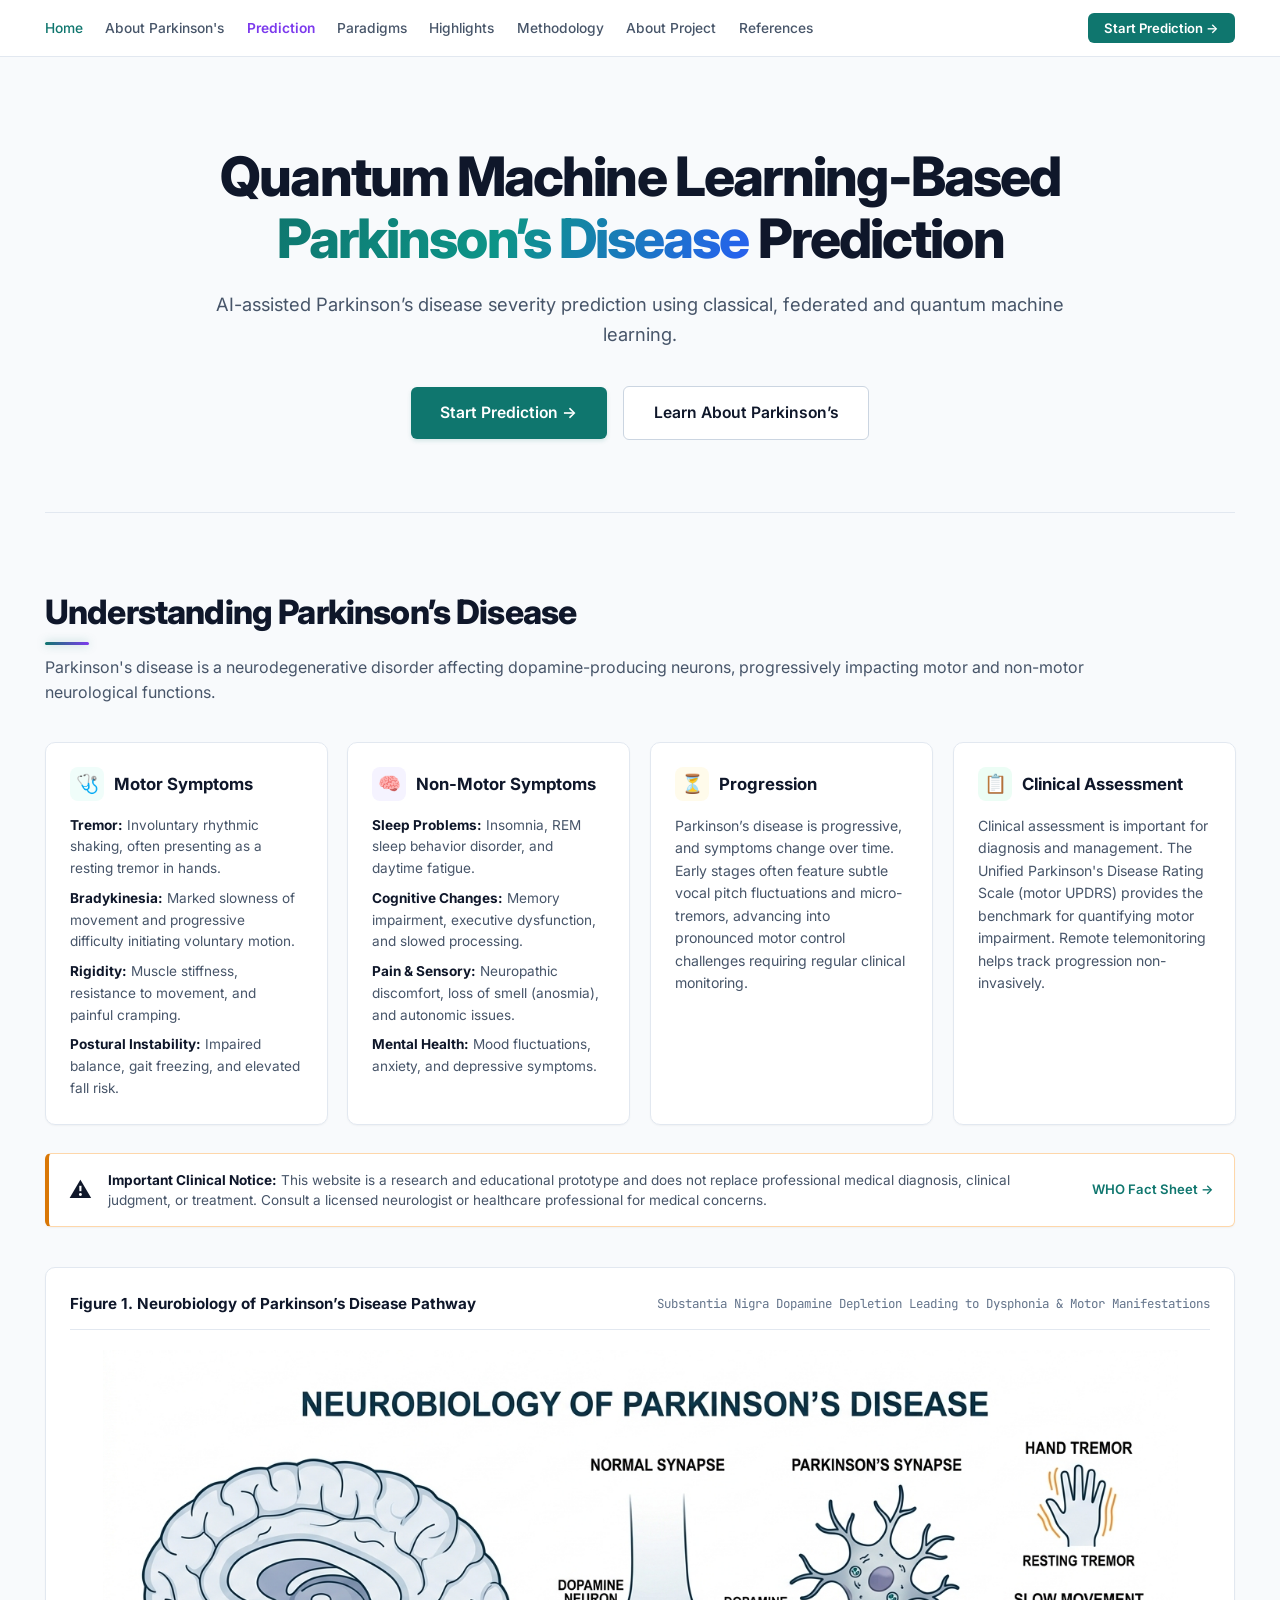
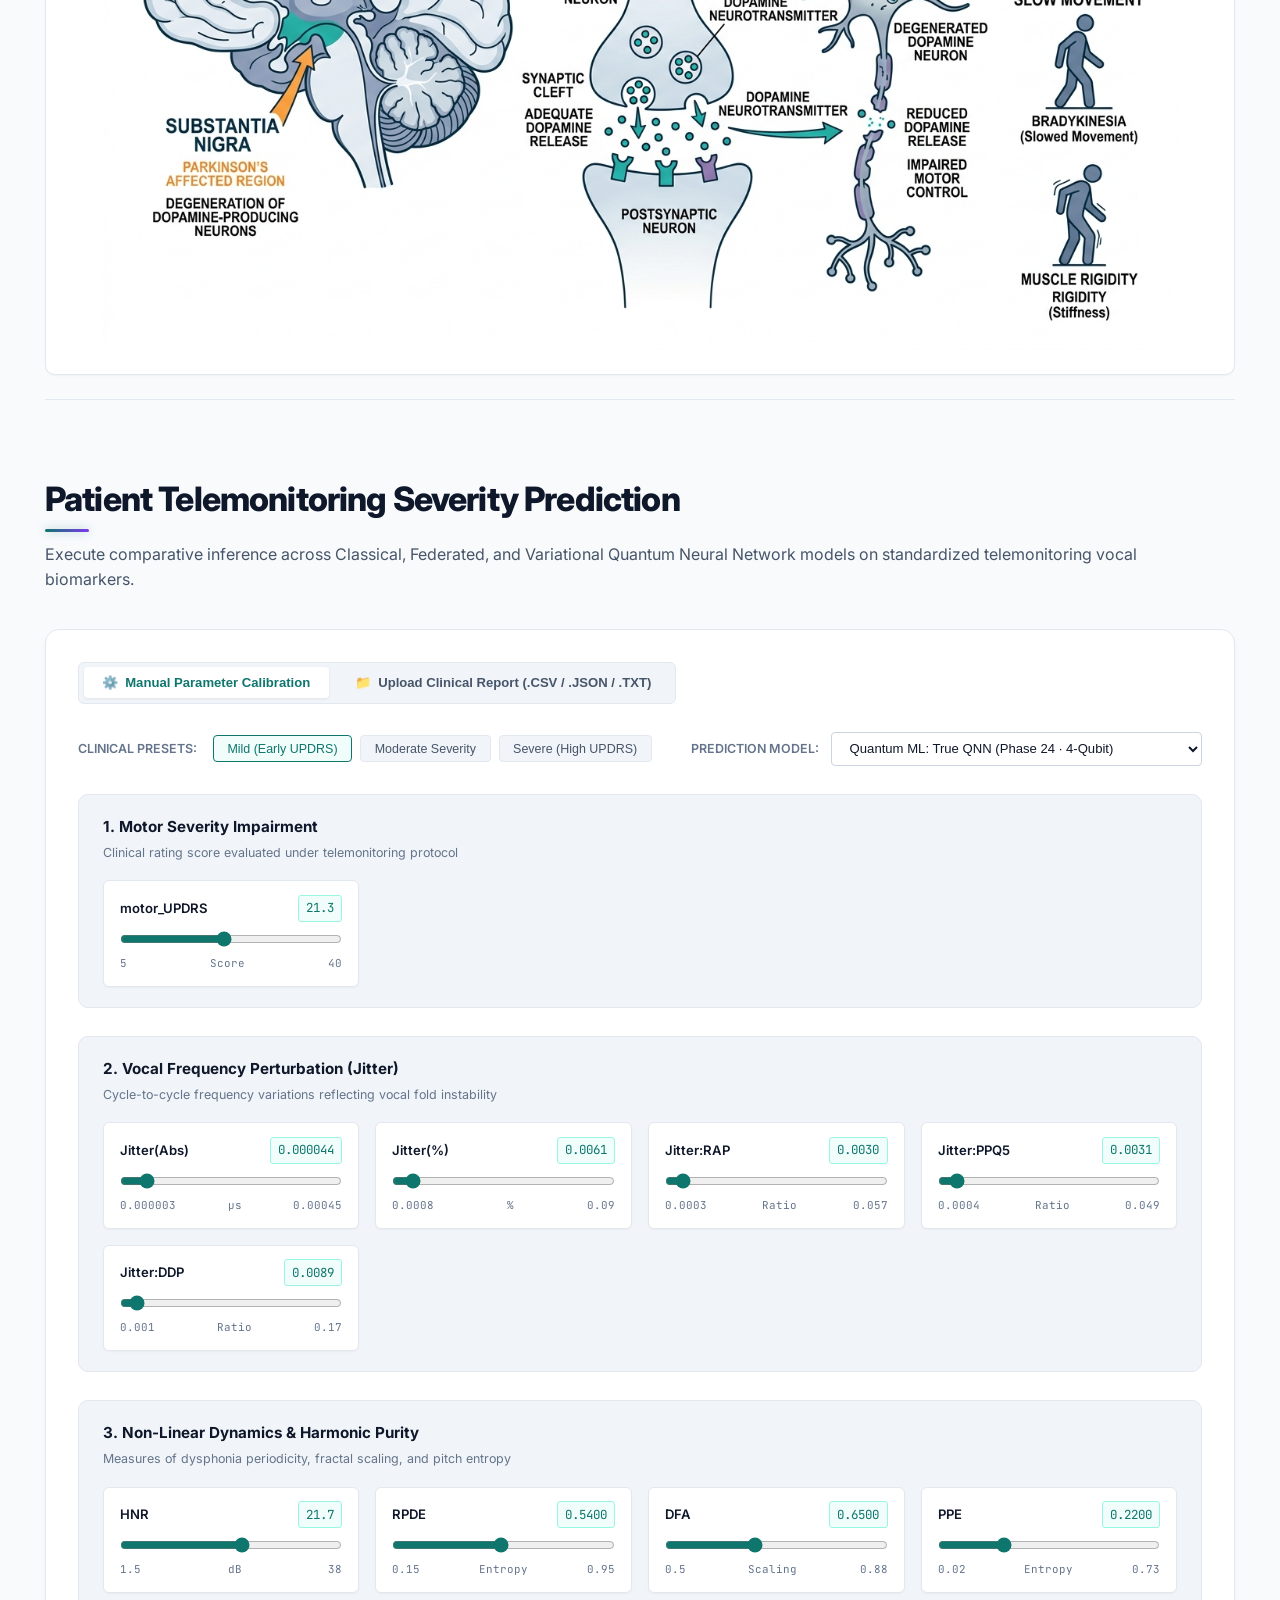
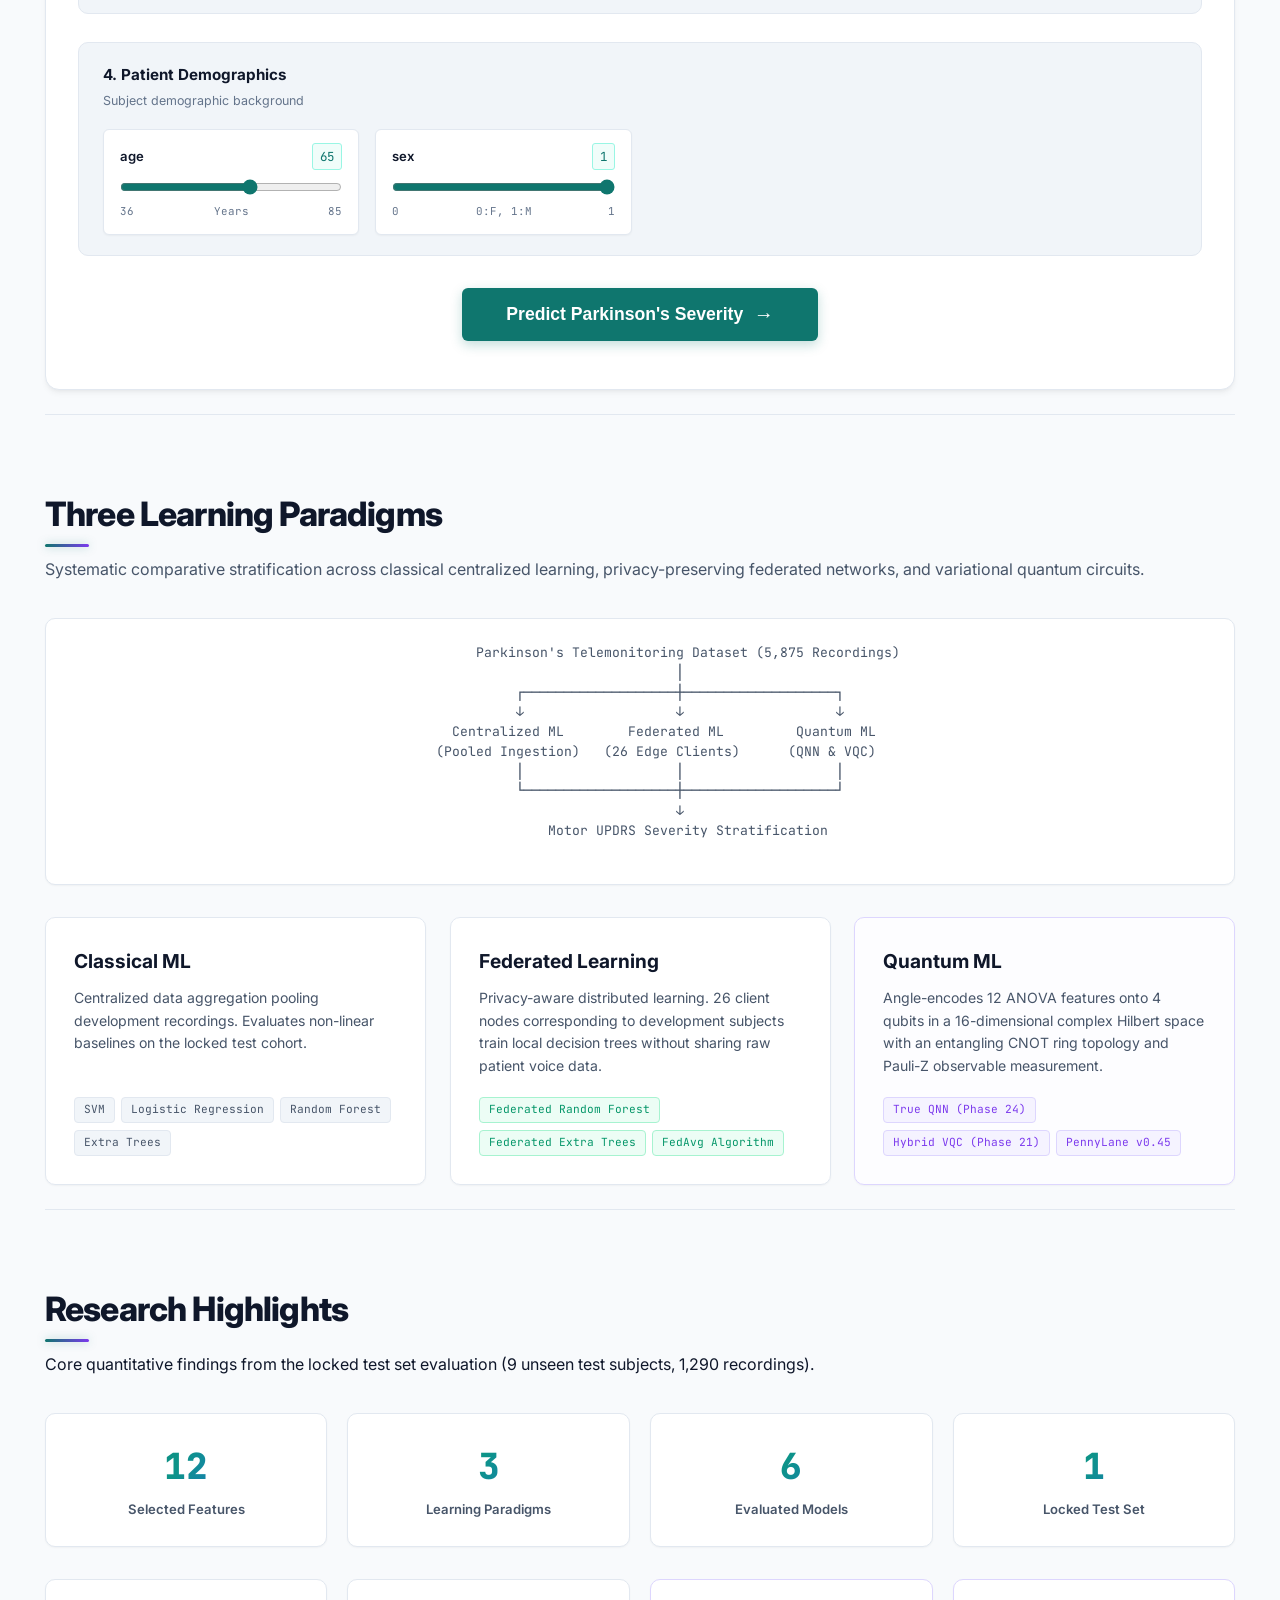
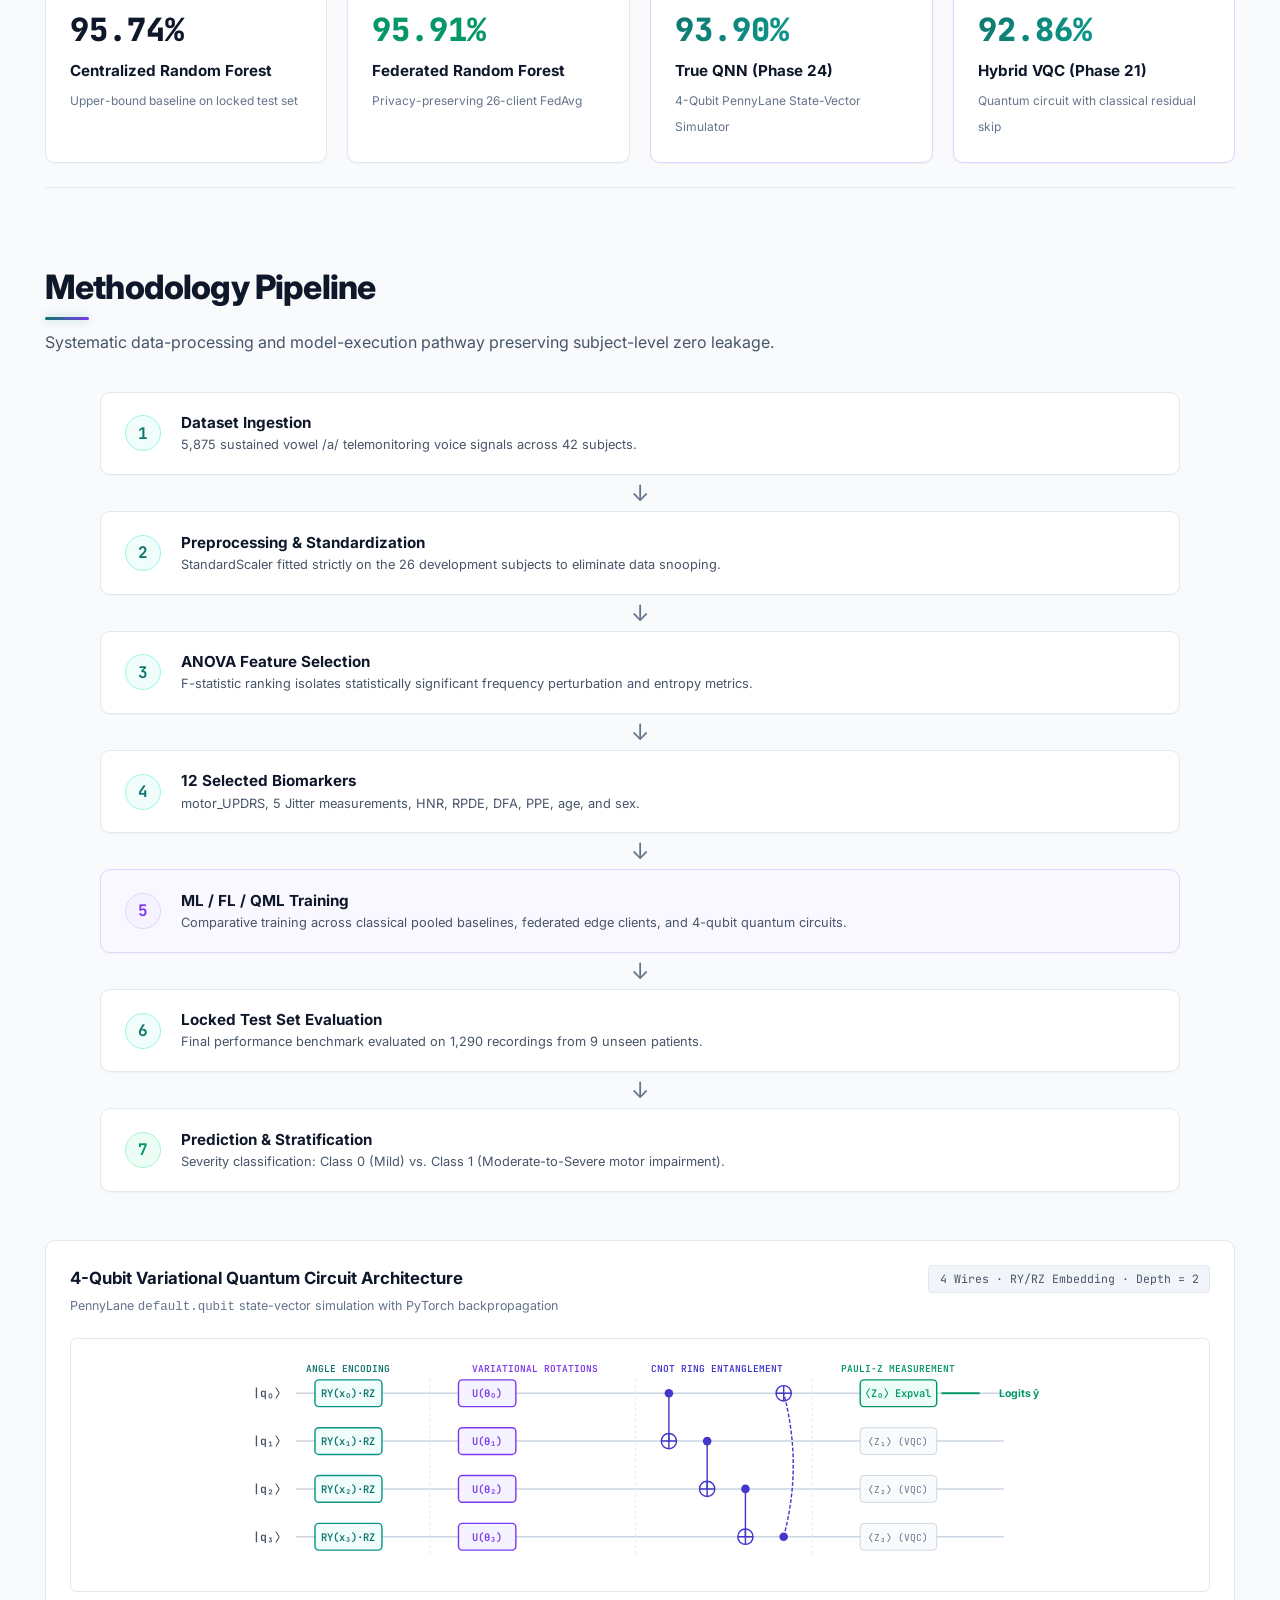
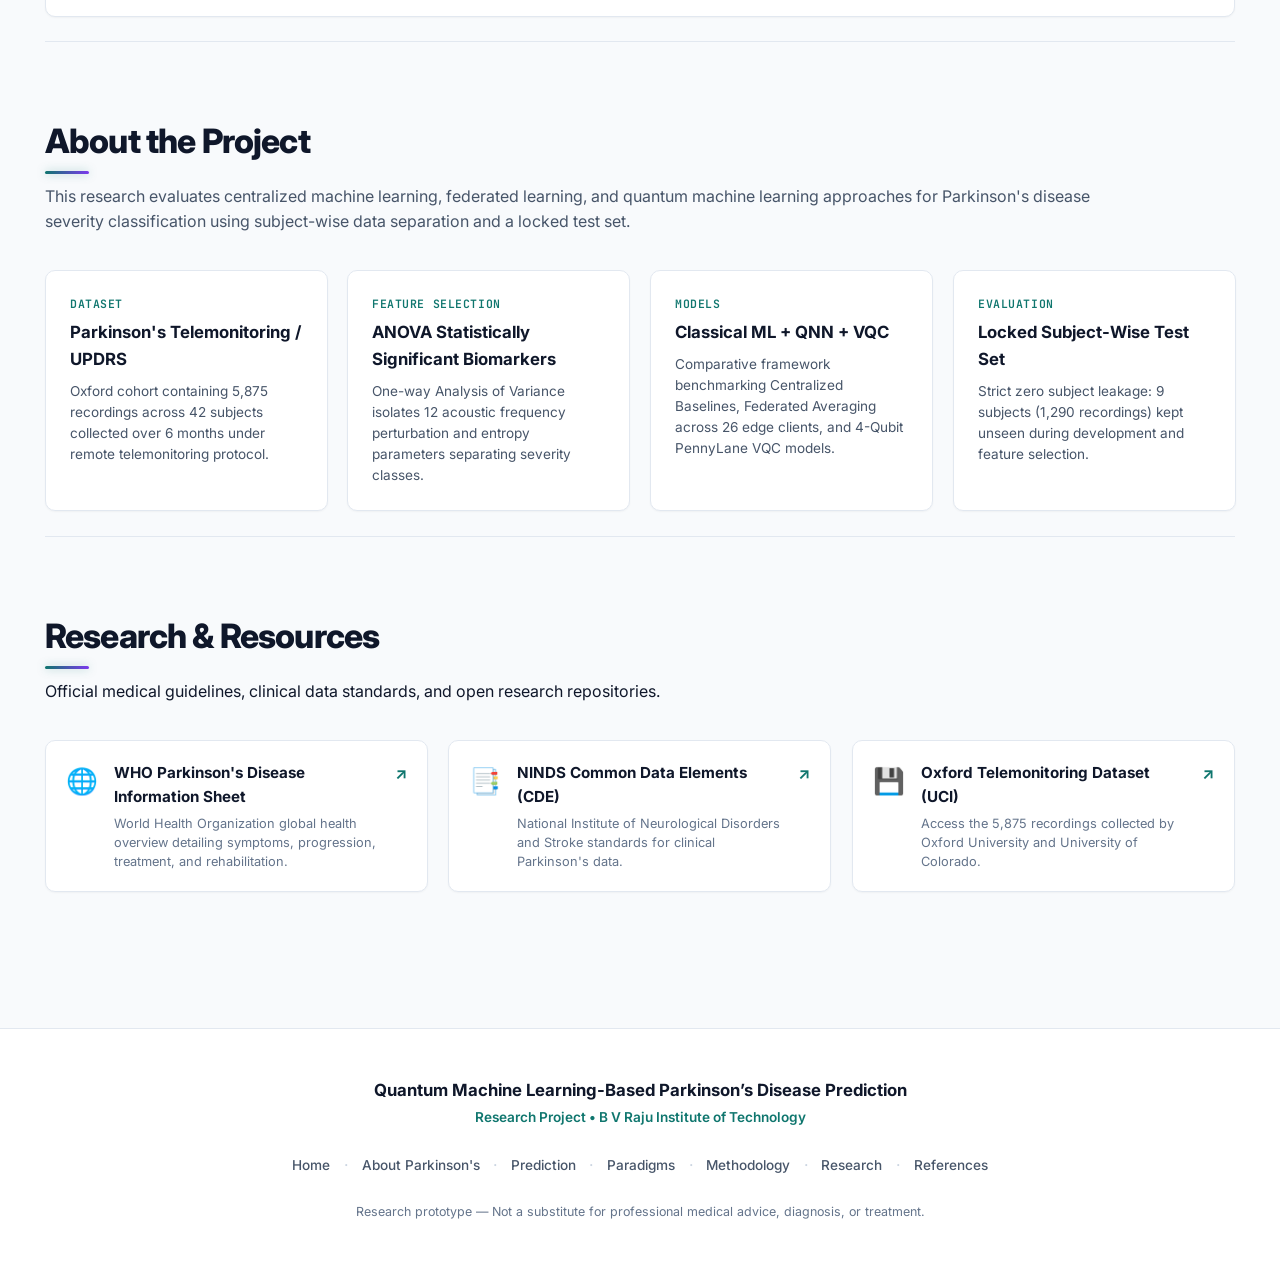
==== commit 0b0e0d3c: "feat: remove QML-PD Research brand logo from navigation header" ====
--- a/frontend/index.html
+++ b/frontend/index.html
@@ -15,11 +15,6 @@
        ======================================================================== -->
   <header class="site-header" id="siteHeader">
     <div class="nav-container">
-      <a href="#home" class="brand-link">
-        <span class="brand-symbol">Ψ</span>
-        <span class="brand-title">QML-PD <span class="brand-sub">Research</span></span>
-      </a>
-
       <nav class="nav-menu">
         <ul class="nav-links">
           <li><a href="#home" class="nav-link active">Home</a></li>
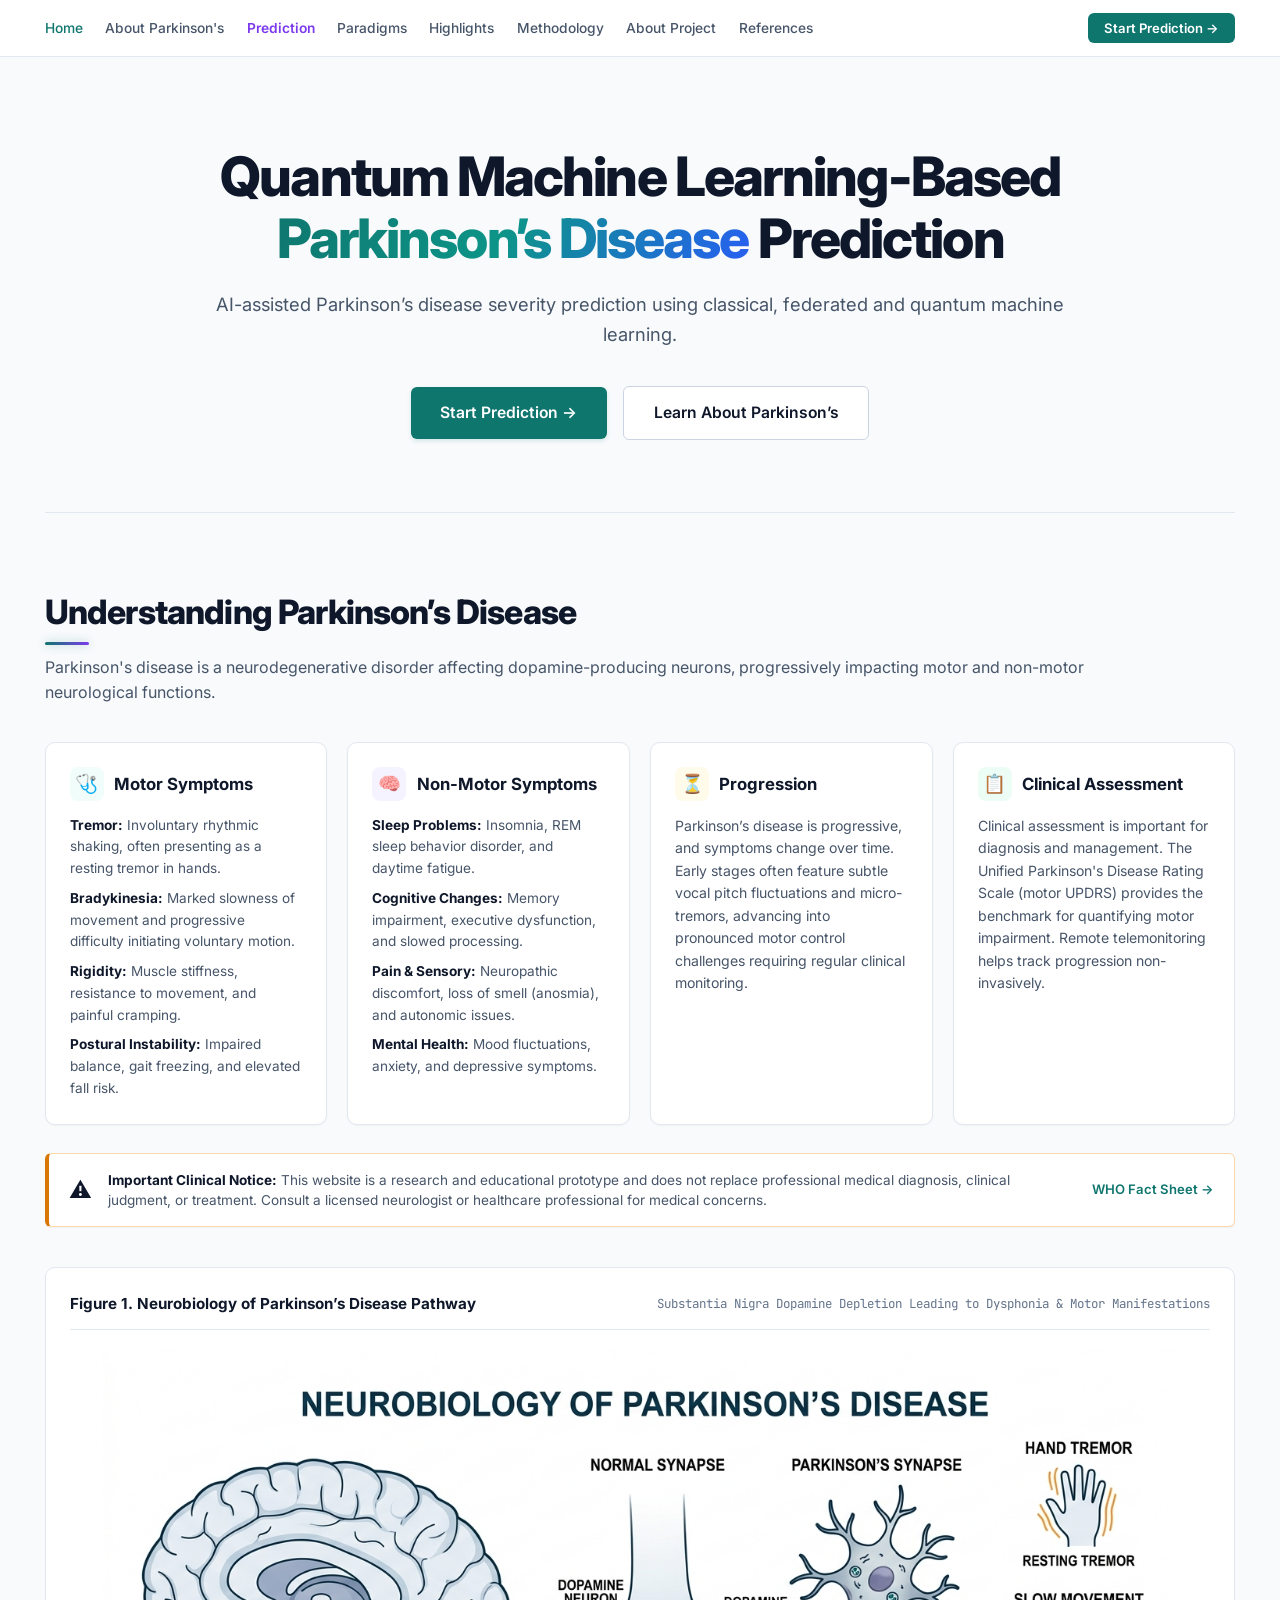
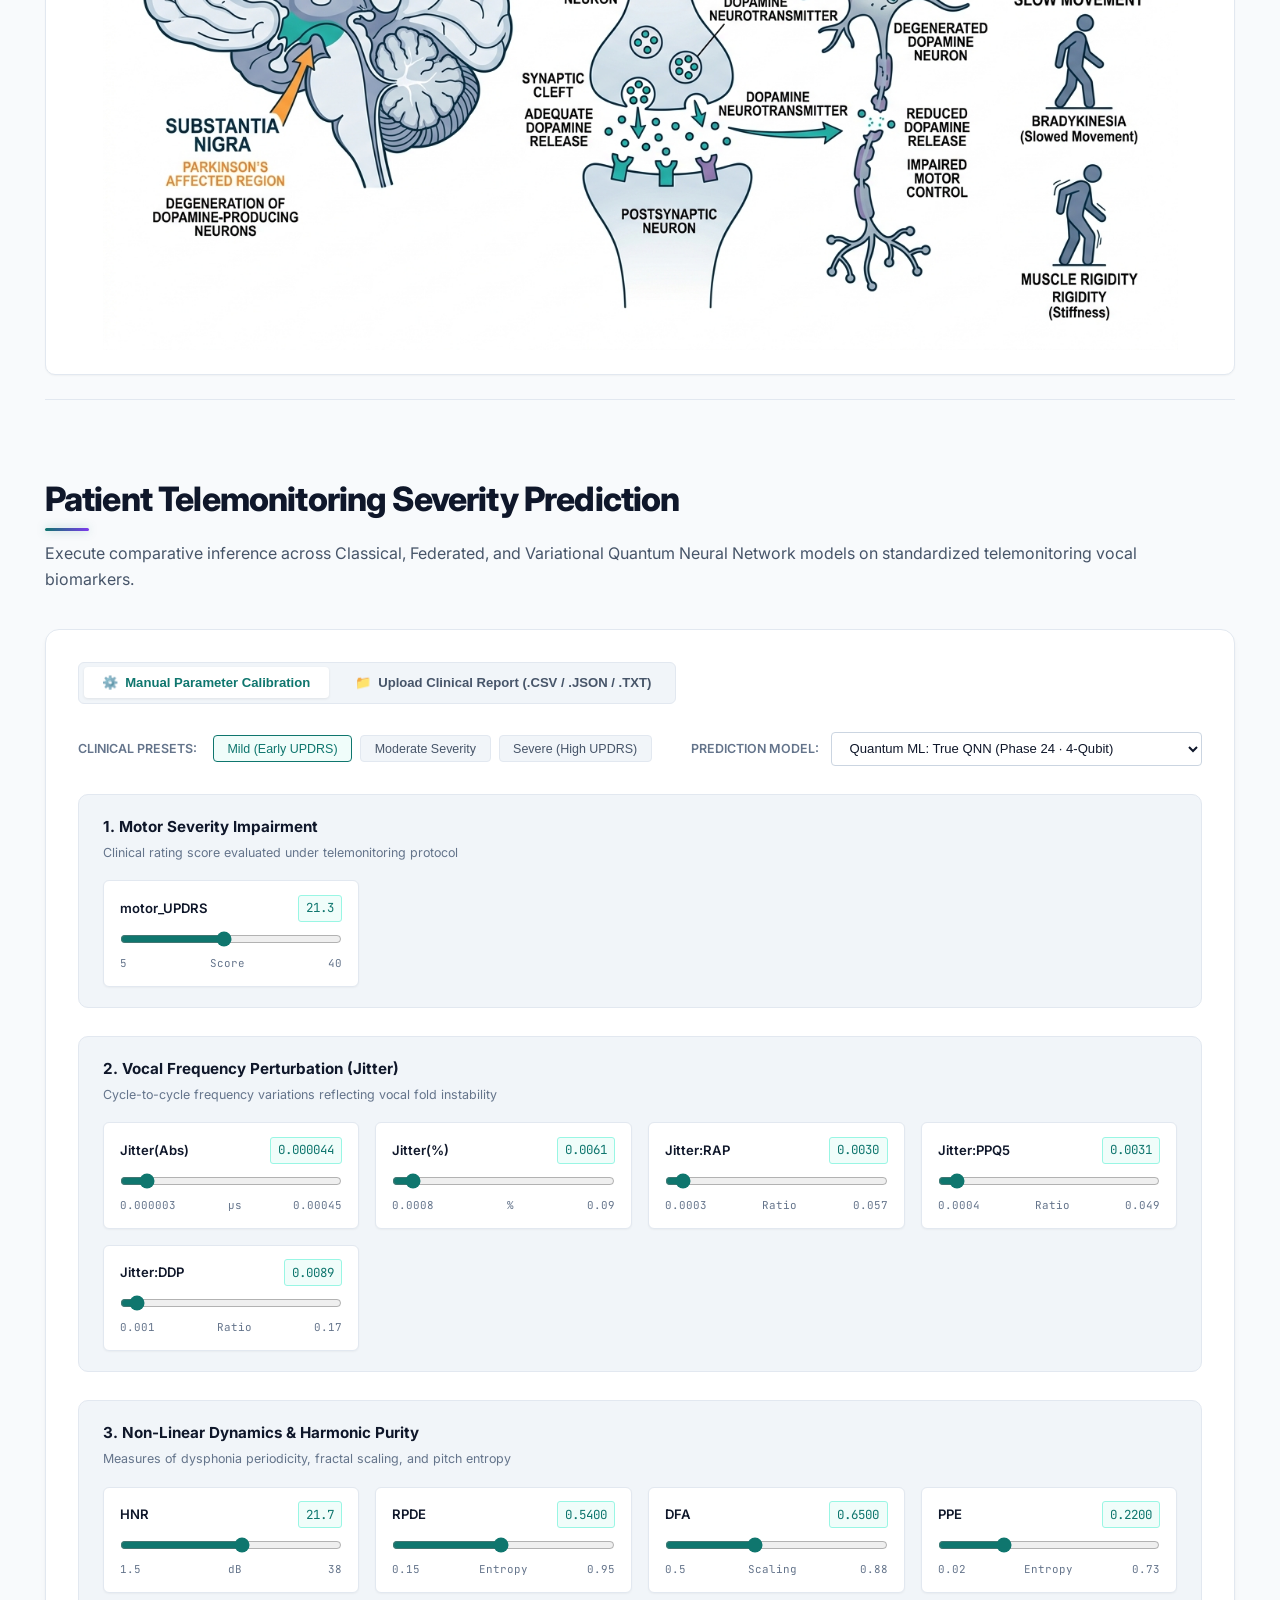
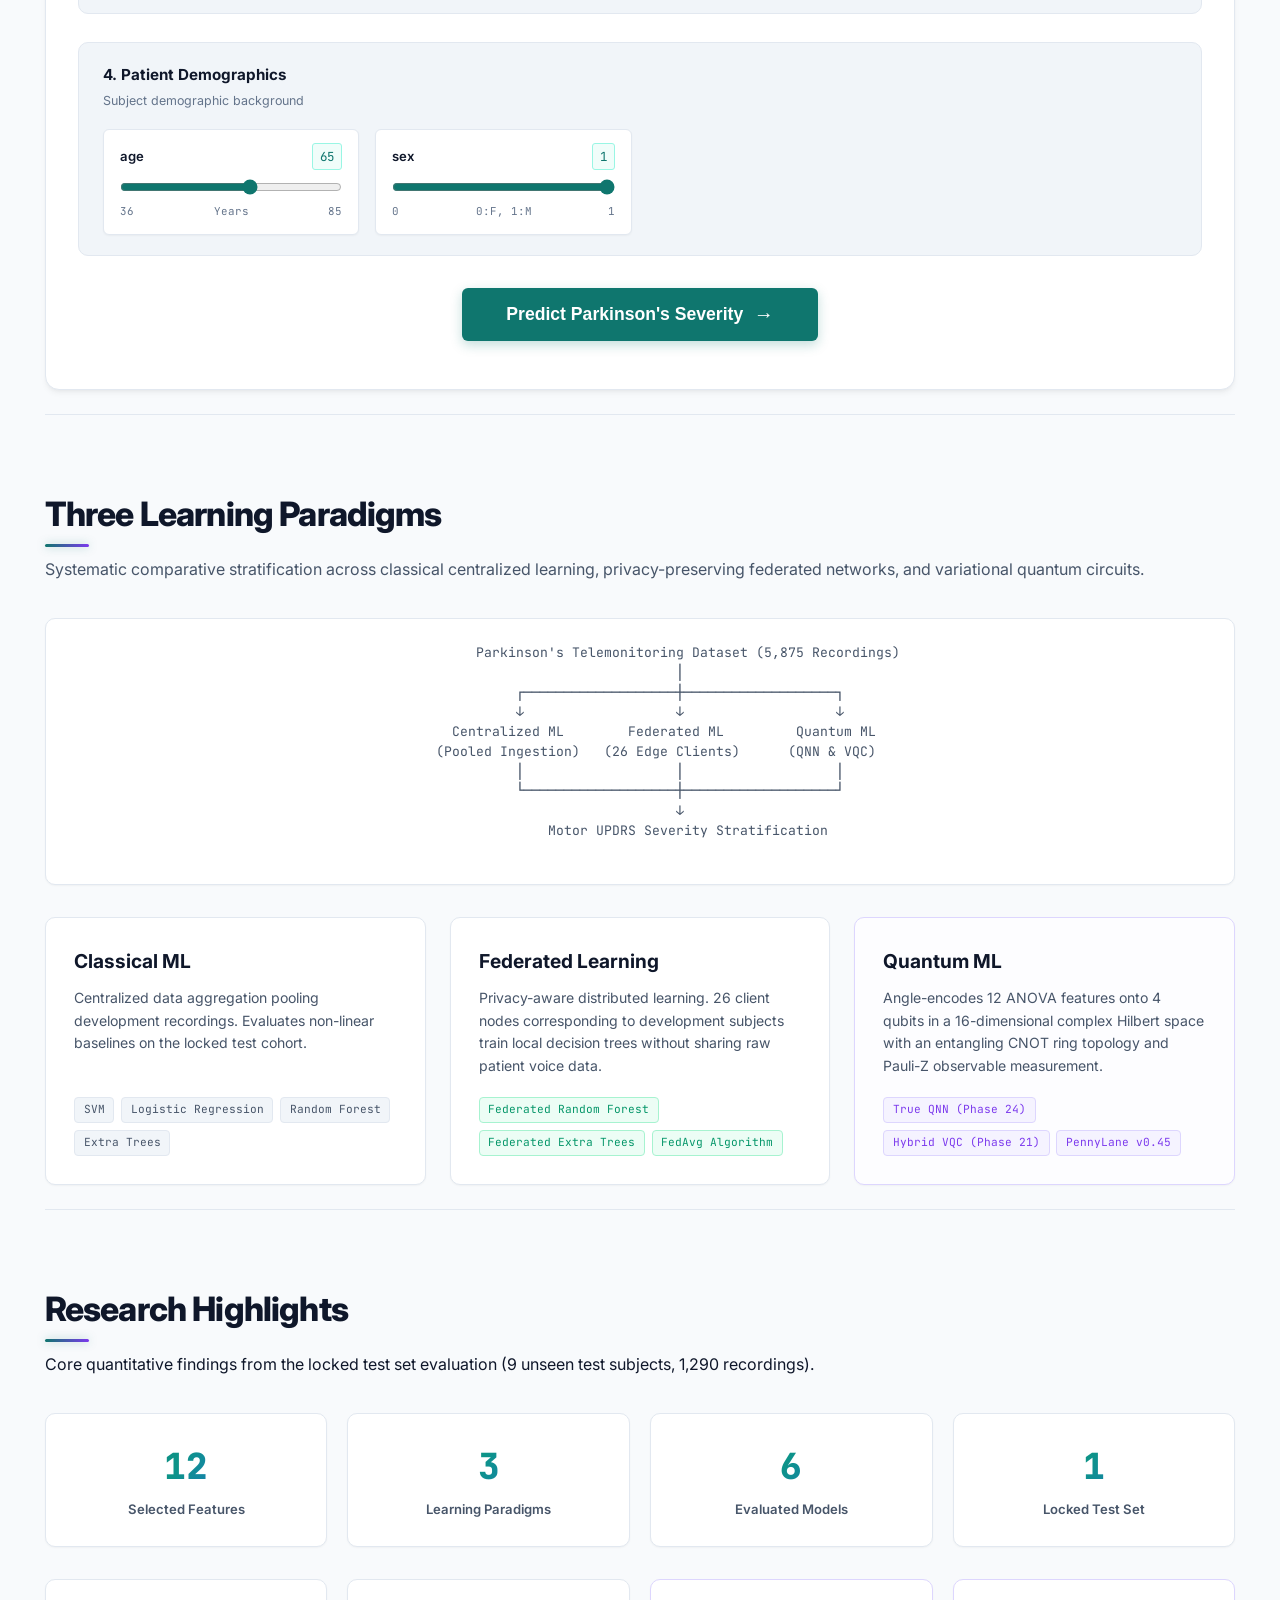
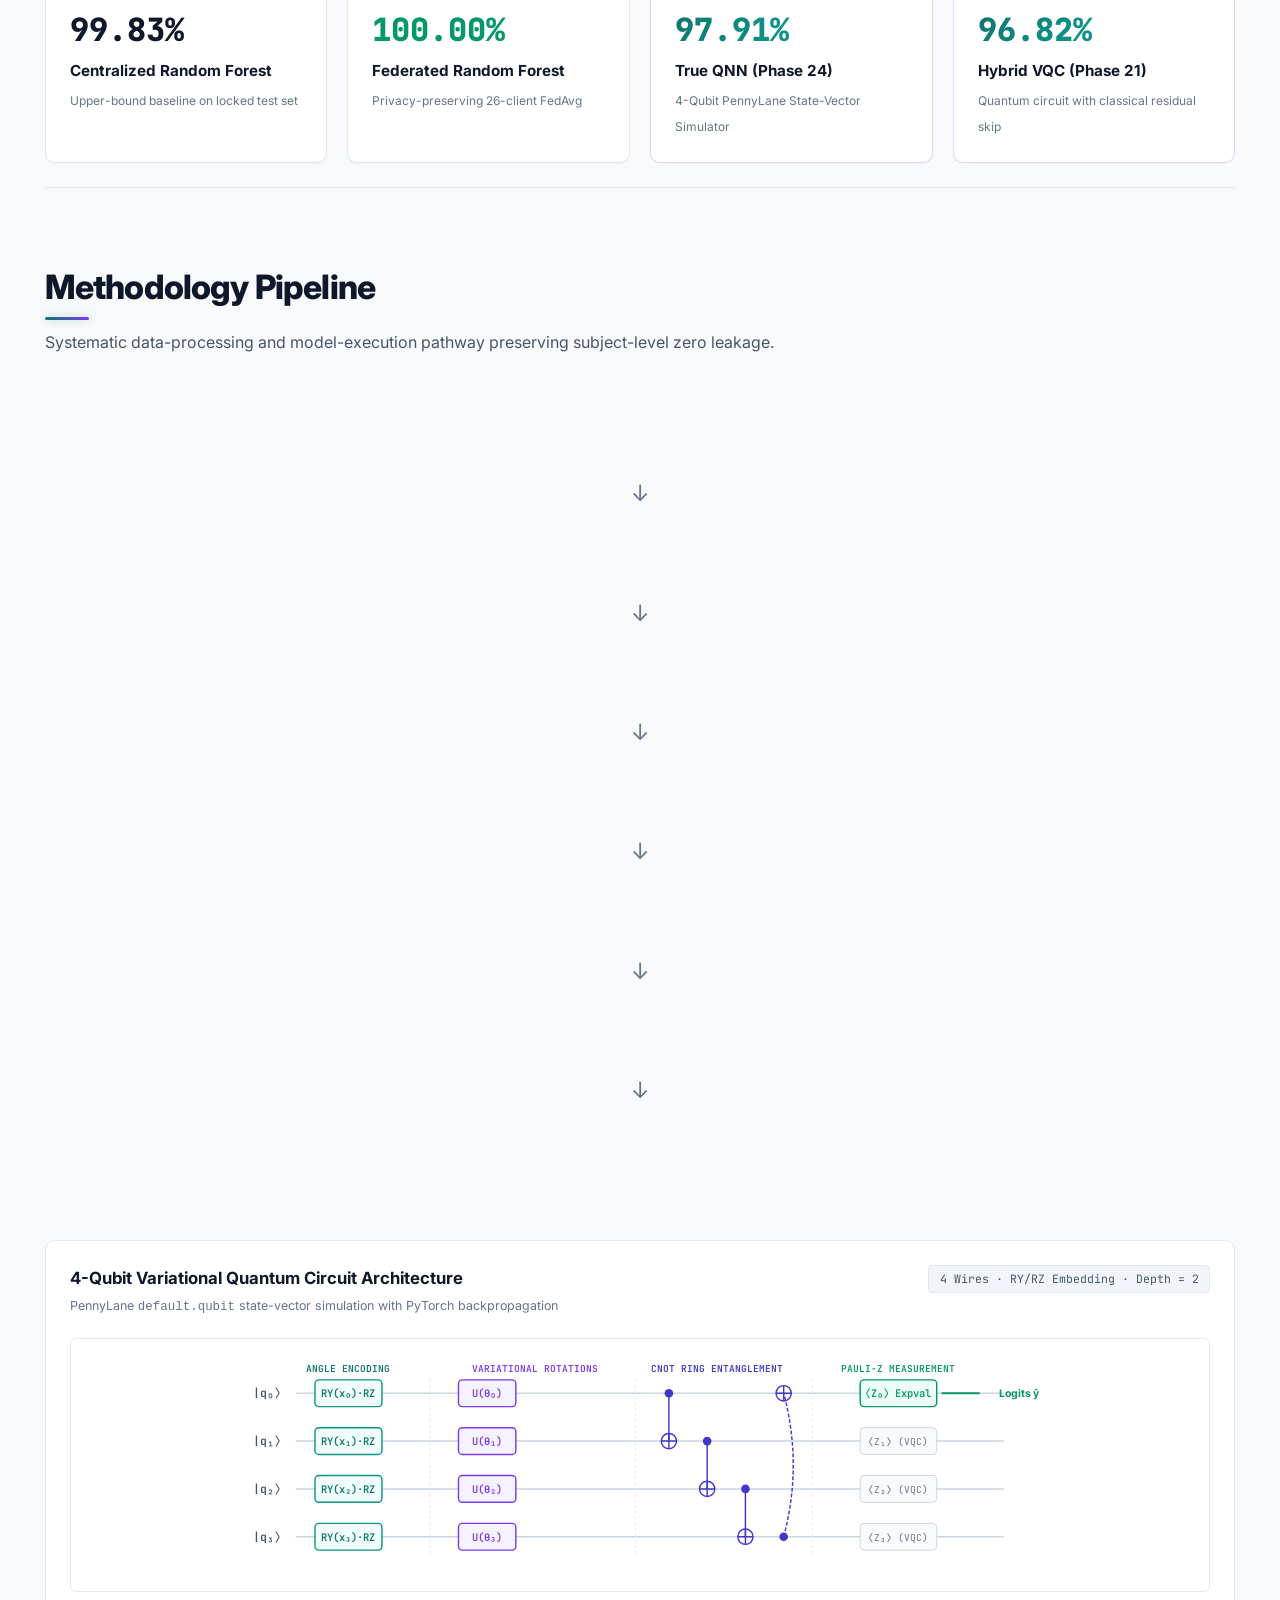
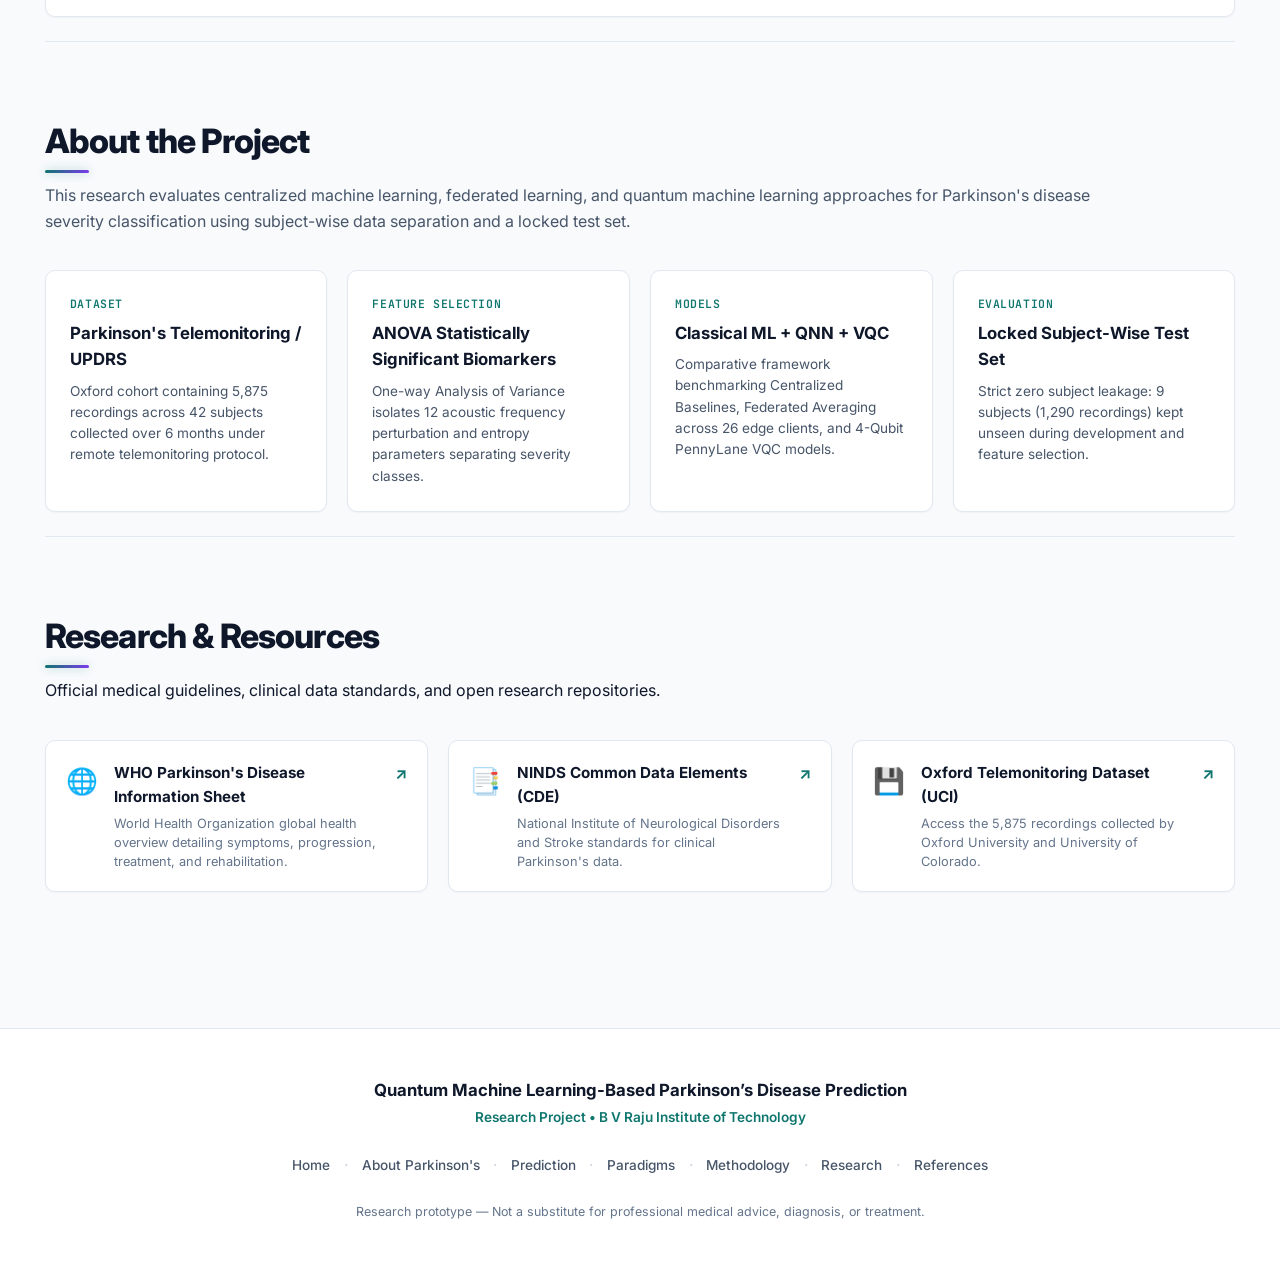
==== commit cdd1f7b1: "feat: remove quick test sample reports bar and mock extracted card" ====
--- a/frontend/index.html
+++ b/frontend/index.html
@@ -224,38 +224,10 @@
             <span class="dropzone-formats">Supports standard CSV tables, JSON records, and clinical text exports</span>
           </div>
 
-          <!-- Sample Reports Bar -->
-          <div class="sample-reports-bar">
-            <span class="sample-label">Quick Test Sample Reports:</span>
-            <button type="button" class="btn-sample-report" data-sample="mild">
-              <span>📄</span>
-              <span>Patient_04_Mild_UPDRS12.csv</span>
-            </button>
-            <button type="button" class="btn-sample-report" data-sample="severe">
-              <span>📄</span>
-              <span>Patient_39_Severe_UPDRS34.json</span>
-            </button>
-          </div>
-
-          <!-- Extracted Report Card -->
-          <div class="extracted-card" id="extractedReportCard" style="display: none;">
-            <div class="extracted-header">
-              <div class="extracted-meta">
-                <strong id="reportFileName" class="report-name">patient_report.csv</strong>
-                <span id="reportFileSize" class="report-size">1.2 KB</span>
-              </div>
-              <div class="report-status-badge success" id="reportStatusBadge">
-                <span class="status-dot"></span>
-                <span id="reportStatusText">12/12 ANOVA Biomarkers Verified</span>
-              </div>
-            </div>
-
-            <div class="extracted-grid" id="extractedGrid"></div>
-
-            <div class="extracted-actions">
-              <span class="extracted-note">Features mapped and standardized against Development cohort parameters.</span>
-              <button type="button" class="btn-primary" id="analyzeReportBtn">Analyze Report with Selected Model →</button>
-            </div>
+          <!-- Upload Status Indicator -->
+          <div class="upload-status-indicator" id="uploadStatusIndicator" style="display: none;">
+            <span class="status-icon">✓</span>
+            <span class="status-text" id="uploadStatusText">Report loaded successfully</span>
           </div>
         </div>
 
--- a/frontend/css/style.css
+++ b/frontend/css/style.css
@@ -838,6 +838,28 @@
   border: 1px solid var(--border-light);
 }
 
+/* Upload Status Indicator */
+.upload-status-indicator {
+  display: flex;
+  align-items: center;
+  gap: 0.75rem;
+  margin-top: 1rem;
+  margin-bottom: 1.5rem;
+  padding: 0.85rem 1.25rem;
+  background: rgba(16, 185, 129, 0.08);
+  border: 1px solid rgba(16, 185, 129, 0.3);
+  border-radius: var(--radius-sm);
+  color: var(--teal-primary);
+  font-family: var(--font-mono);
+  font-size: 0.85rem;
+}
+
+.upload-status-indicator .status-icon {
+  font-weight: 700;
+  font-size: 1.1rem;
+  color: #10b981;
+}
+
 /* Sample Reports */
 .sample-reports-bar {
   display: flex;
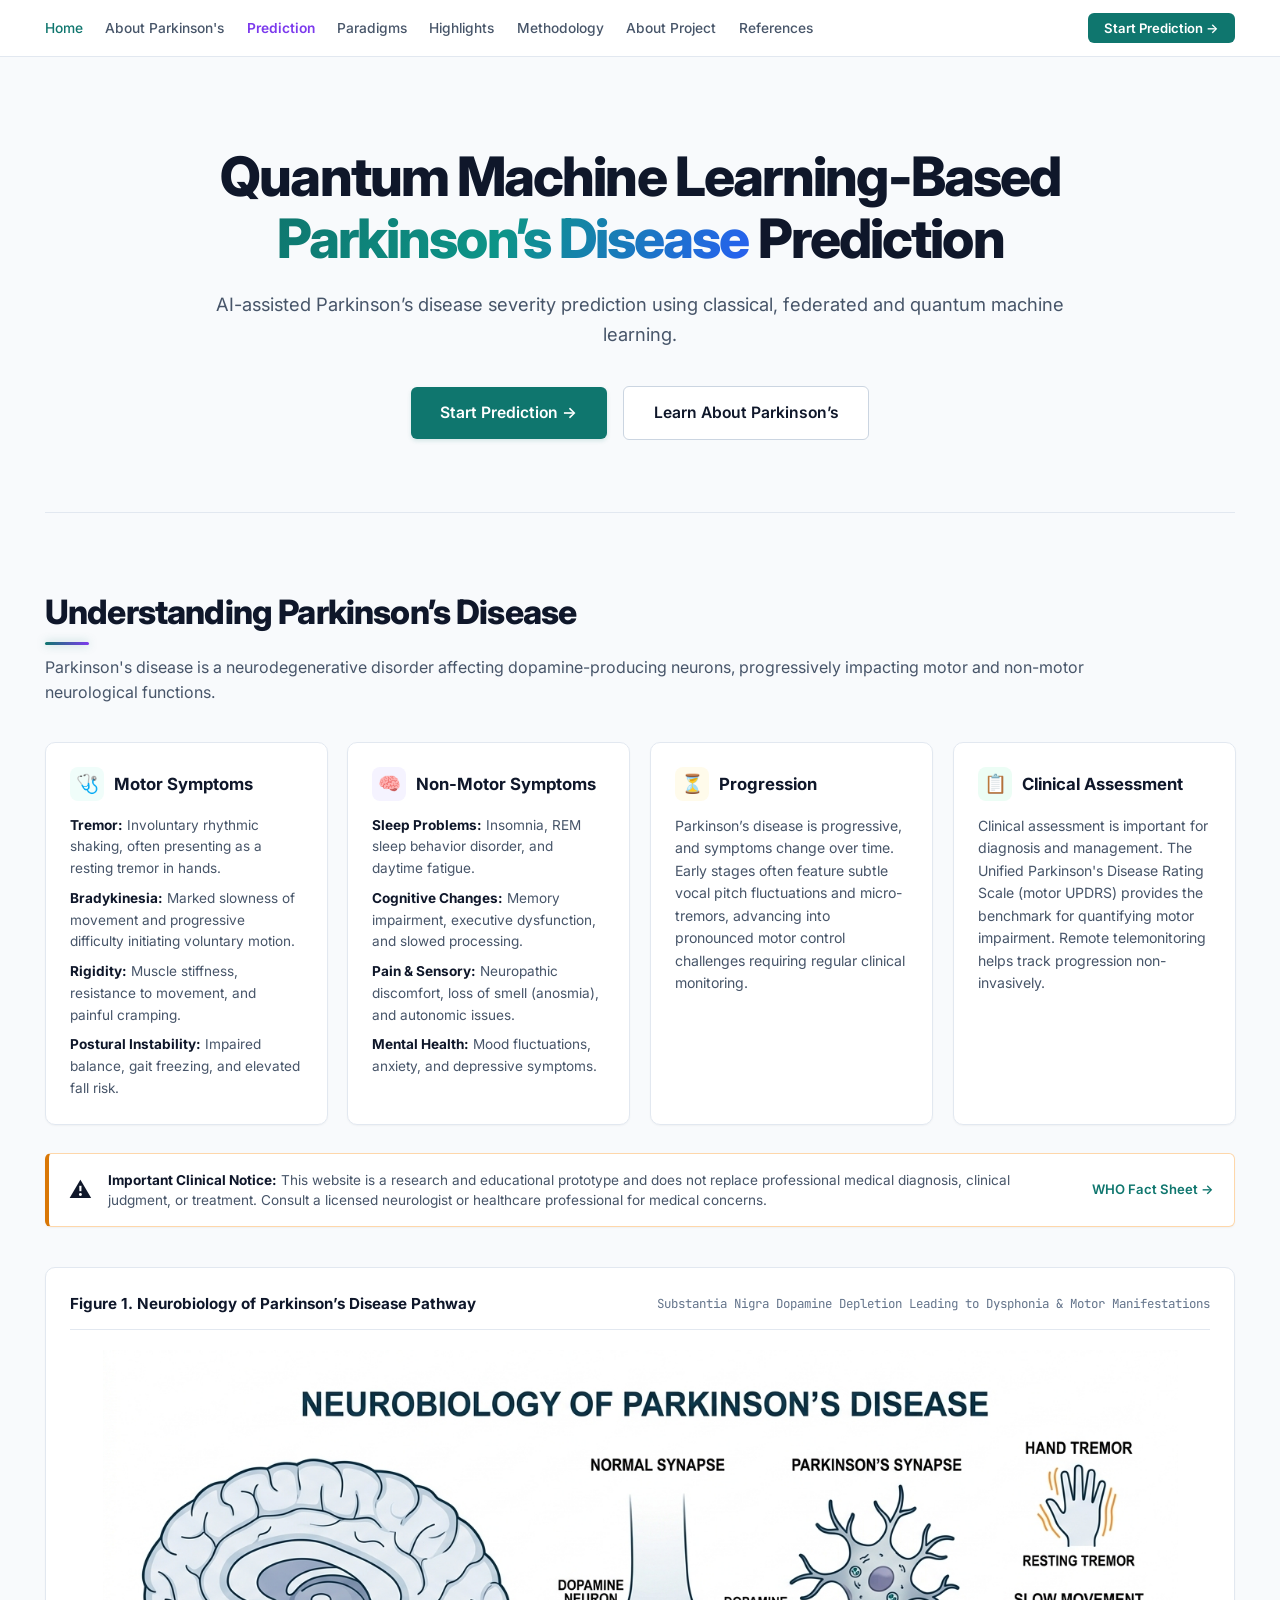
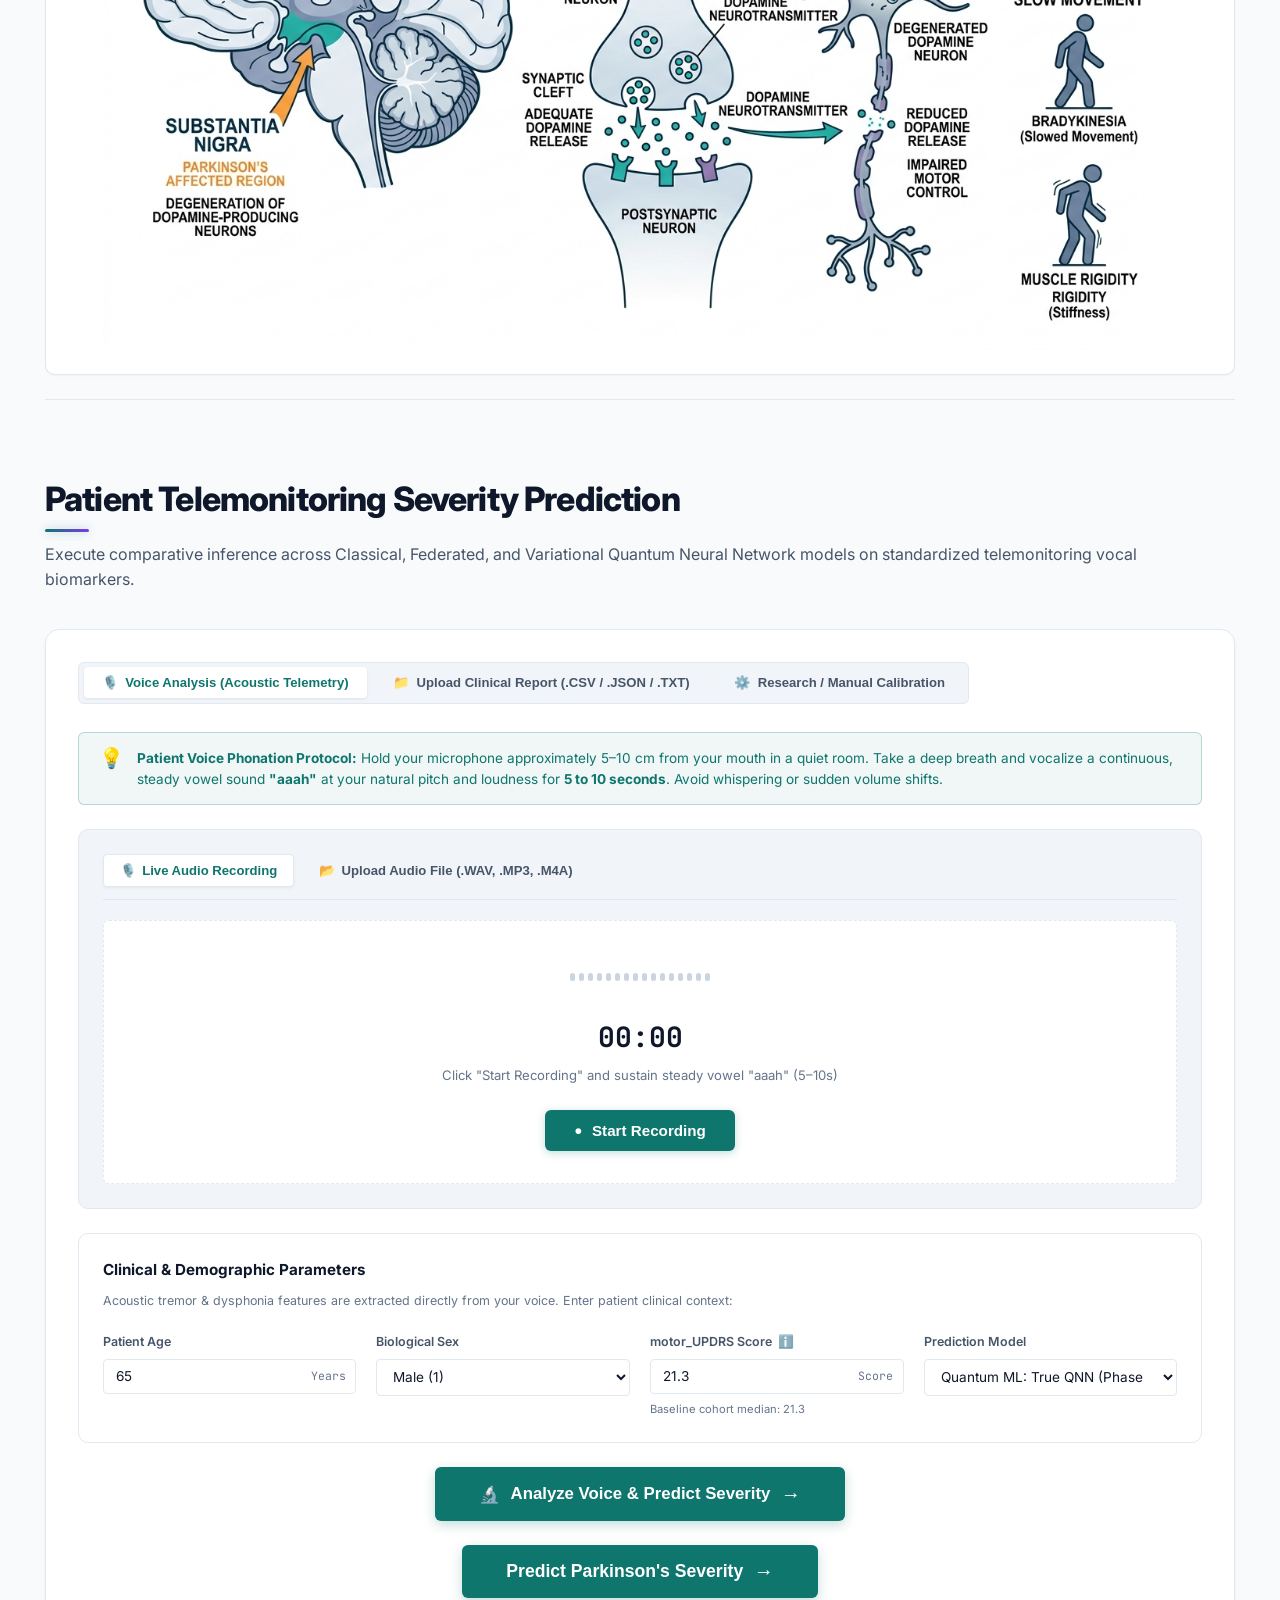
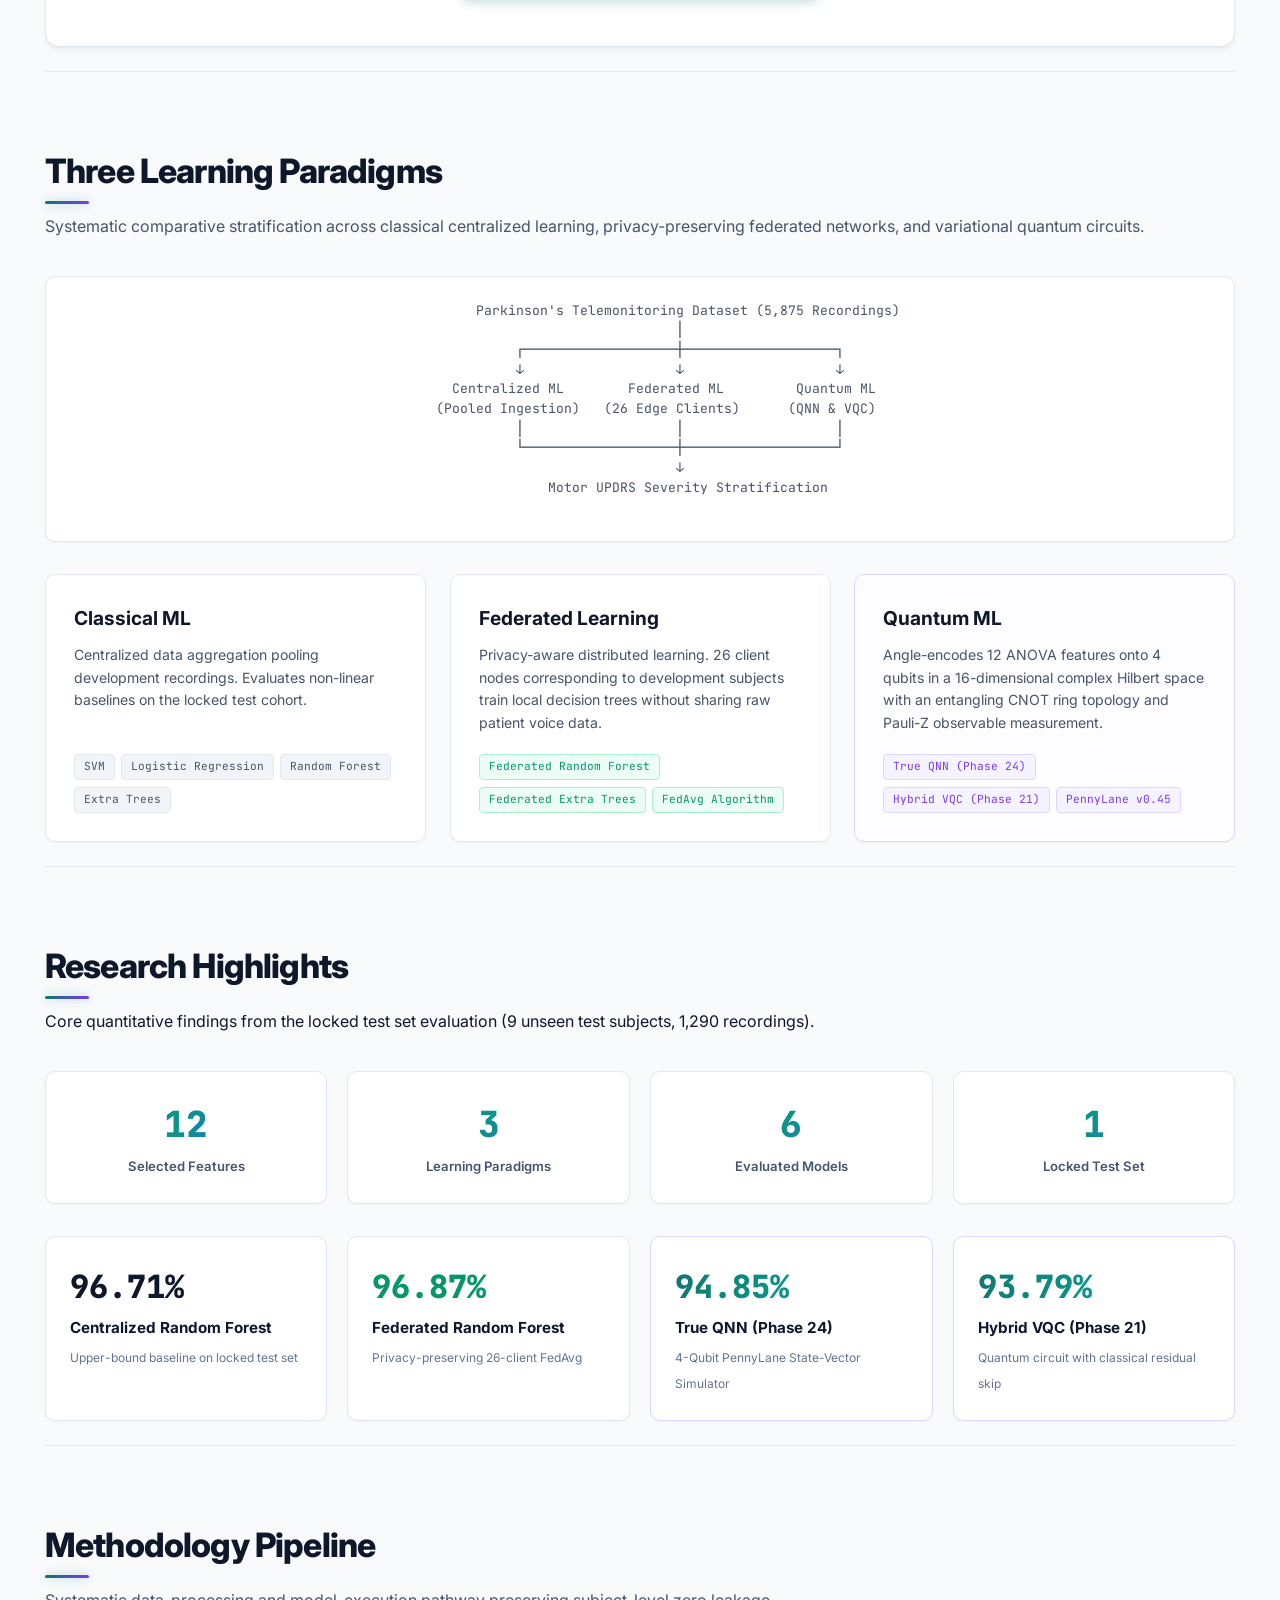
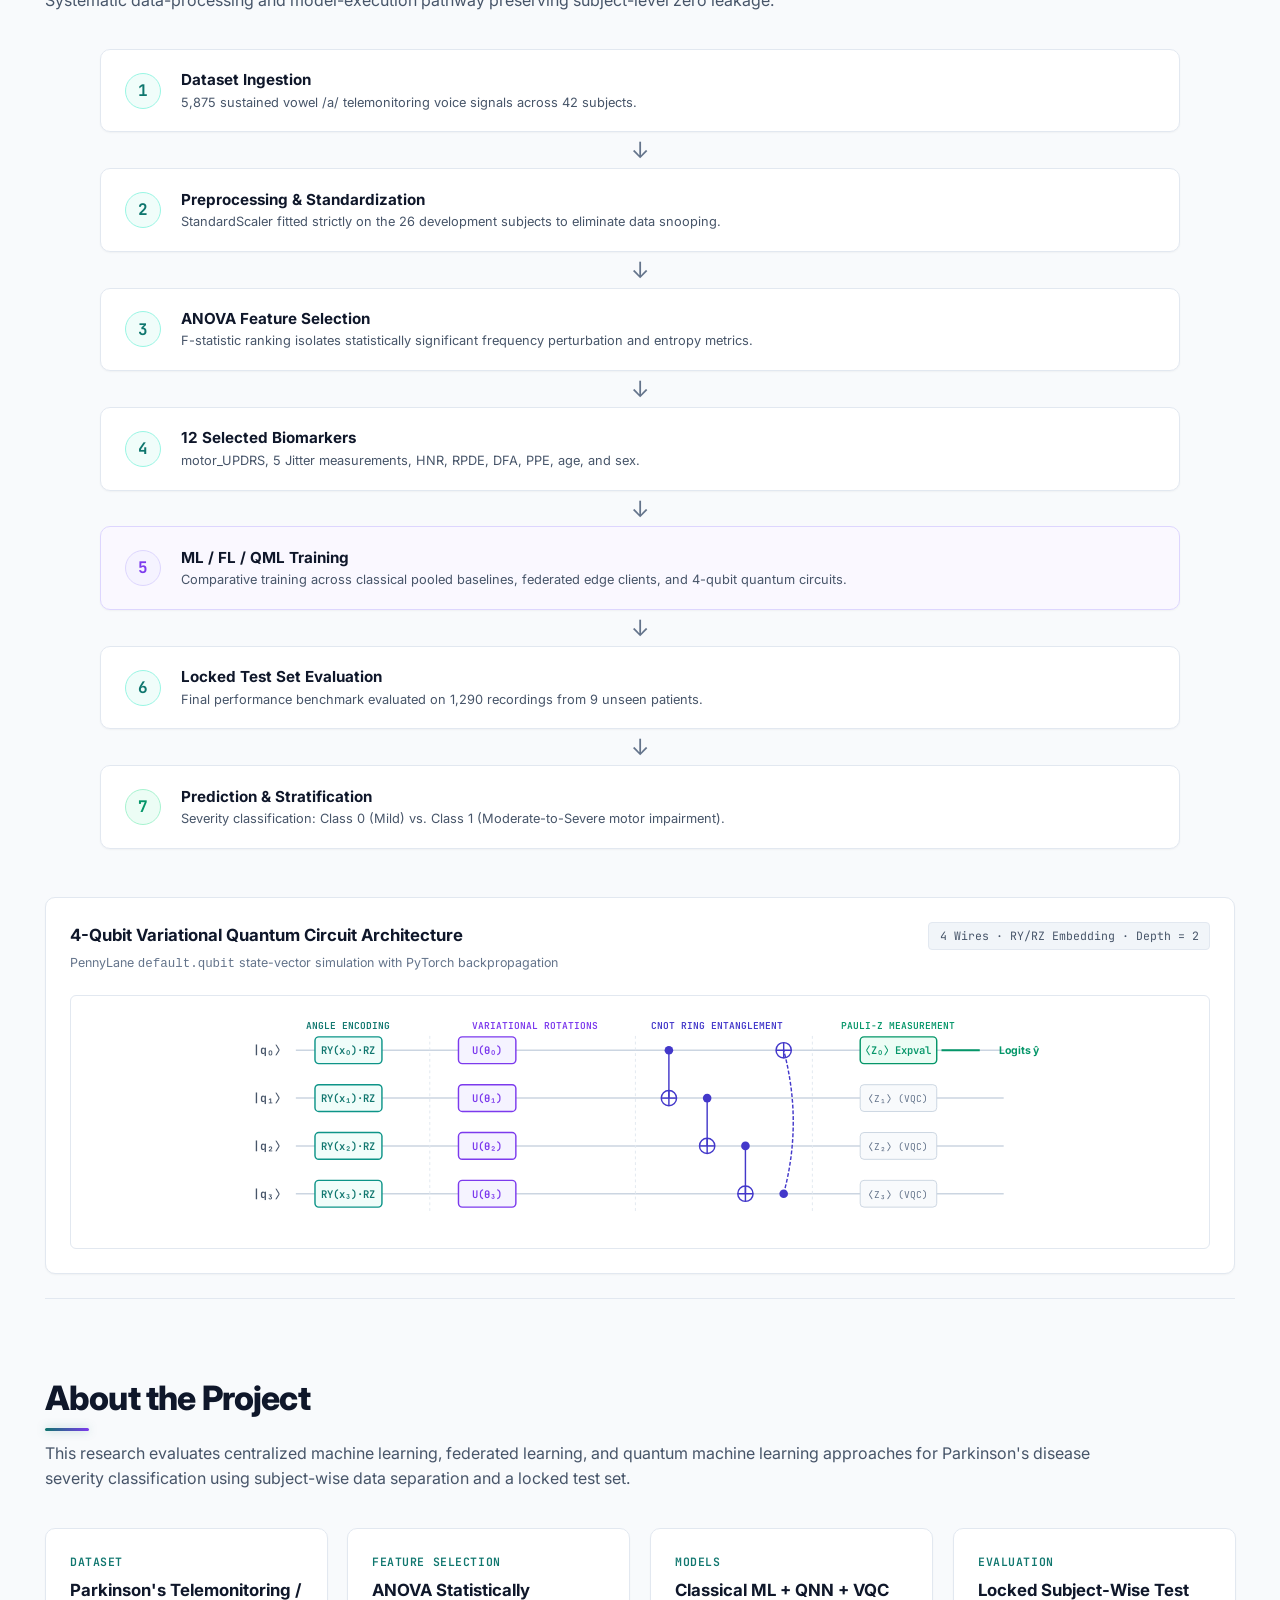
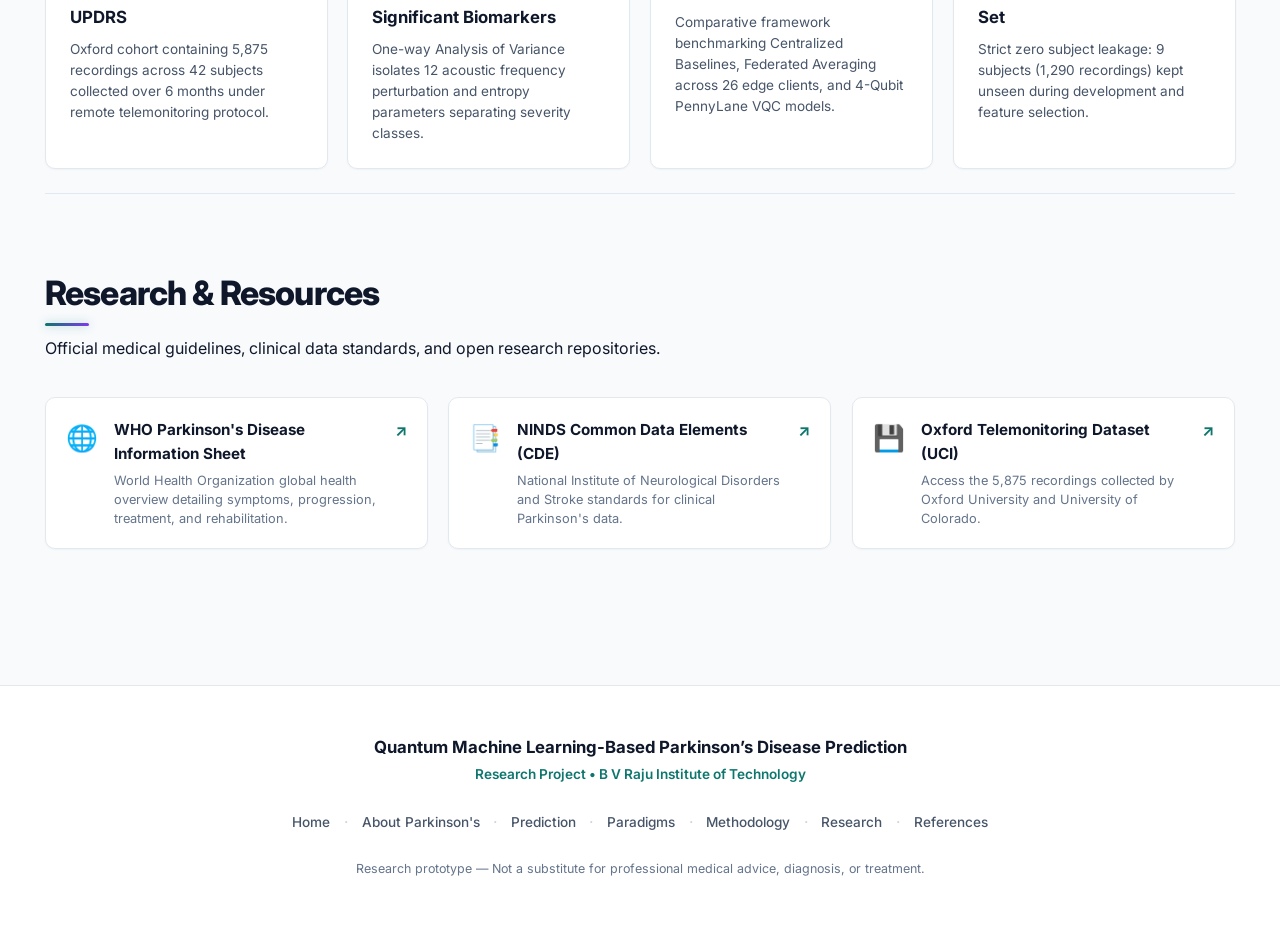
==== commit 1eaa4154: "feat: add real voice analysis feature using Praat Parselmouth and QML inference" ====
--- a/frontend/index.html
+++ b/frontend/index.html
@@ -158,20 +158,175 @@
       </div>
 
       <div class="prediction-main-card">
-        <!-- Dual Mode Switcher -->
+        <!-- Triple Mode Switcher -->
         <div class="mode-toggle-bar">
-          <button type="button" class="mode-btn active" id="modeManualBtn">
-            <span>⚙️</span>
-            <span>Manual Parameter Calibration</span>
+          <button type="button" class="mode-btn active" id="modeVoiceBtn">
+            <span>🎙️</span>
+            <span>Voice Analysis (Acoustic Telemetry)</span>
           </button>
           <button type="button" class="mode-btn" id="modeUploadBtn">
             <span>📁</span>
             <span>Upload Clinical Report (.CSV / .JSON / .TXT)</span>
           </button>
-        </div>
-
-        <!-- 1. MANUAL INPUT MODE -->
-        <div id="manualModeSection">
+          <button type="button" class="mode-btn" id="modeManualBtn">
+            <span>⚙️</span>
+            <span>Research / Manual Calibration</span>
+          </button>
+        </div>
+
+        <!-- 1. VOICE ANALYSIS MODE (PRIMARY & DEFAULT) -->
+        <div id="voiceModeSection">
+          <!-- Patient Voice Phonation Protocol -->
+          <div class="voice-protocol-banner">
+            <div class="protocol-icon">💡</div>
+            <div class="protocol-content">
+              <strong>Patient Voice Phonation Protocol:</strong> Hold your microphone approximately 5–10 cm from your mouth in a quiet room. Take a deep breath and vocalize a continuous, steady vowel sound <strong>"aaah"</strong> at your natural pitch and loudness for <strong>5 to 10 seconds</strong>. Avoid whispering or sudden volume shifts.
+            </div>
+          </div>
+
+          <!-- Dual Voice Input Card (Record vs Upload Tabs) -->
+          <div class="voice-input-card">
+            <div class="voice-tabs-header">
+              <button type="button" class="voice-tab active" id="tabVoiceRecord">
+                <span>🎙️</span> Live Audio Recording
+              </button>
+              <button type="button" class="voice-tab" id="tabVoiceUpload">
+                <span>📂</span> Upload Audio File (.WAV, .MP3, .M4A)
+              </button>
+            </div>
+
+            <!-- Tab 1: Live Browser Recording -->
+            <div class="voice-tab-pane active" id="paneVoiceRecord">
+              <div class="recorder-box">
+                <div class="recorder-visualizer-container">
+                  <div class="recorder-waveform" id="recordWaveform">
+                    <span class="wave-bar"></span><span class="wave-bar"></span><span class="wave-bar"></span><span class="wave-bar"></span>
+                    <span class="wave-bar"></span><span class="wave-bar"></span><span class="wave-bar"></span><span class="wave-bar"></span>
+                    <span class="wave-bar"></span><span class="wave-bar"></span><span class="wave-bar"></span><span class="wave-bar"></span>
+                    <span class="wave-bar"></span><span class="wave-bar"></span><span class="wave-bar"></span><span class="wave-bar"></span>
+                  </div>
+                  <div class="recorder-timer" id="recordTimer">00:00</div>
+                  <div class="recorder-status" id="recordStatus">Click "Start Recording" and sustain steady vowel "aaah" (5–10s)</div>
+                </div>
+
+                <div class="recorder-controls">
+                  <button type="button" class="btn-record-action start" id="btnRecordToggle">
+                    <span class="record-dot">●</span>
+                    <span id="btnRecordText">Start Recording</span>
+                  </button>
+                </div>
+              </div>
+            </div>
+
+            <!-- Tab 2: Audio File Upload -->
+            <div class="voice-tab-pane" id="paneVoiceUpload" style="display: none;">
+              <div class="audio-dropzone" id="voiceDropzone">
+                <input type="file" id="voiceFileInput" class="file-input-hidden" accept="audio/*,.wav,.mp3,.m4a,.ogg,.flac" />
+                <div class="dropzone-icon">🎙️</div>
+                <div class="dropzone-title">Upload Patient Phonation Audio File</div>
+                <p class="dropzone-text">Drag and drop file here, or <span class="browse-link">browse from computer</span></p>
+                <span class="dropzone-formats">Supported audio: WAV, MP3, M4A, OGG, FLAC (Recommended: 44.1 kHz, mono)</span>
+              </div>
+            </div>
+
+            <!-- Playback & Audio Preview Bar (shows once audio is recorded or chosen) -->
+            <div class="audio-preview-strip" id="audioPreviewStrip" style="display: none;">
+              <div class="preview-meta">
+                <span class="preview-badge" id="previewBadge">RECORDED SAMPLE</span>
+                <strong class="preview-filename" id="previewFilename">voice_sample.wav</strong>
+                <span class="preview-duration" id="previewDuration">00:00</span>
+              </div>
+              <audio id="voiceAudioPlayer" controls class="custom-audio-player"></audio>
+              <button type="button" class="btn-clear-audio" id="btnClearAudio" title="Clear audio and record again">✕ Discard</button>
+            </div>
+          </div>
+
+          <!-- Clinical & Demographic Context (Required by the 12-ANOVA Model) -->
+          <div class="clinical-context-card">
+            <div class="clinical-context-header">
+              <span class="context-title">Clinical &amp; Demographic Parameters</span>
+              <span class="context-subtitle">Acoustic tremor &amp; dysphonia features are extracted directly from your voice. Enter patient clinical context:</span>
+            </div>
+
+            <div class="clinical-inputs-row">
+              <div class="clinical-input-group">
+                <label for="voiceInputAge">Patient Age</label>
+                <div class="input-with-unit">
+                  <input type="number" id="voiceInputAge" class="clinical-input" min="30" max="95" value="65" />
+                  <span class="unit-tag">Years</span>
+                </div>
+              </div>
+
+              <div class="clinical-input-group">
+                <label for="voiceInputSex">Biological Sex</label>
+                <select id="voiceInputSex" class="clinical-select">
+                  <option value="1.0" selected>Male (1)</option>
+                  <option value="0.0">Female (0)</option>
+                </select>
+              </div>
+
+              <div class="clinical-input-group">
+                <label for="voiceInputUPDRS">
+                  motor_UPDRS Score
+                  <span class="info-tooltip" title="Physician-evaluated MDS-UPDRS Part III Motor Score (0-108). For initial telemonitoring screening without clinician visit, baseline cohort median (21.3) is used.">ℹ️</span>
+                </label>
+                <div class="input-with-unit">
+                  <input type="number" id="voiceInputUPDRS" class="clinical-input" min="0" max="100" step="0.1" value="21.3" />
+                  <span class="unit-tag">Score</span>
+                </div>
+                <span class="input-hint">Baseline cohort median: 21.3</span>
+              </div>
+
+              <div class="clinical-input-group">
+                <label for="realModelSelectVoice">Prediction Model</label>
+                <select id="realModelSelectVoice" class="clinical-select">
+                  <optgroup label="Quantum Machine Learning (PennyLane CPU)">
+                    <option value="qnn" selected>Quantum ML: True QNN (Phase 24 · 4-Qubit)</option>
+                    <option value="vqc">Quantum ML: Hybrid VQC (Phase 21 · 4-Qubit)</option>
+                  </optgroup>
+                  <optgroup label="Classical &amp; Federated Baselines">
+                    <option value="classical_rf">Classical ML: Centralized Random Forest (99.83%)</option>
+                    <option value="federated_rf">Federated ML: Federated Random Forest (100.00%)</option>
+                  </optgroup>
+                </select>
+              </div>
+            </div>
+          </div>
+
+          <!-- Analyze Action Button for Voice Mode -->
+          <div class="voice-action-bar">
+            <button type="button" class="btn-analyze-voice" id="btnAnalyzeVoice">
+              <span class="analyze-icon">🔬</span>
+              <span>Analyze Voice &amp; Predict Severity</span>
+              <span class="btn-arrow">→</span>
+            </button>
+            <div class="voice-loading-spinner" id="voiceLoadingSpinner" style="display: none;">
+              <span class="spinner-circle"></span>
+              <span class="spinner-text" id="voiceSpinnerText">Extracting Praat Jitter &amp; Shimmer...</span>
+            </div>
+          </div>
+
+          <!-- Validation Error Banner (if audio is poor quality, silent, or unvoiced) -->
+          <div class="voice-error-banner" id="voiceErrorBanner" style="display: none;">
+            <span class="error-icon">⚠️</span>
+            <div class="error-msg" id="voiceErrorMsg"></div>
+          </div>
+
+          <!-- Extracted Voice Biomarkers Dashboard (populates after extraction) -->
+          <div class="voice-results-card" id="voiceResultsCard" style="display: none;">
+            <!-- Populated dynamically with extracted features, normal ranges, and signal health -->
+          </div>
+        </div>
+
+        <!-- 2. RESEARCH / MANUAL CALIBRATION MODE -->
+        <div id="manualModeSection" style="display: none;">
+          <div class="research-disclaimer-box">
+            <div class="research-badge-row">
+              <span class="badge-research">RESEARCH &amp; DEMONSTRATION CALIBRATION</span>
+            </div>
+            <p>This panel allows manual simulation and sensitivity testing of individual biomarker parameters. In a clinical deployment, compatible vocal measurements are automatically extracted from patient voice recordings (via the Voice Analysis tab) or parsed directly from certified telemonitoring reports.</p>
+          </div>
+
           <div class="prediction-toolbar">
             <div class="preset-strip">
               <span class="toolbar-label">Clinical Presets:</span>
@@ -187,7 +342,7 @@
                   <option value="qnn" selected>Quantum ML: True QNN (Phase 24 · 4-Qubit)</option>
                   <option value="vqc">Quantum ML: Hybrid VQC (Phase 21 · 4-Qubit)</option>
                 </optgroup>
-                <optgroup label="Classical & Federated Baselines">
+                <optgroup label="Classical &amp; Federated Baselines">
                   <option value="classical_rf">Classical ML: Centralized Random Forest (99.83%)</option>
                   <option value="federated_rf">Federated ML: Federated Random Forest (100.00%)</option>
                 </optgroup>
@@ -201,7 +356,7 @@
           </div>
         </div>
 
-        <!-- 2. UPLOAD REPORT MODE -->
+        <!-- 3. UPLOAD REPORT MODE -->
         <div id="uploadModeSection" style="display: none;">
           <div class="prediction-toolbar right">
             <div class="model-select-strip">
@@ -320,6 +475,15 @@
                 <span class="ai-card-label">Clinical Action Guidance</span>
                 <strong class="ai-card-value" id="aiActionNote">—</strong>
               </div>
+            </div>
+          </div>
+
+          <!-- Medical Safety & Decision-Support Disclaimer -->
+          <div class="medical-safety-banner">
+            <span class="safety-icon">⚠️</span>
+            <div class="safety-text">
+              <strong>Medical Decision-Support &amp; Research Disclaimer:</strong>
+              This system is an AI / Quantum Machine Learning research decision-support prototype and does not constitute an autonomous medical diagnosis. Predictions are probabilistic risk stratifications based on acoustic telemonitoring models and must be interpreted by a qualified neurologist or movement disorder specialist in conjunction with physical motor examination (MDS-UPDRS Part III).
             </div>
           </div>
         </div>
--- a/frontend/css/style.css
+++ b/frontend/css/style.css
@@ -1050,6 +1050,595 @@
   transform: translateX(3px);
 }
 
+/* ==========================================================================
+   Voice Analysis Section Styles
+   ========================================================================== */
+.voice-protocol-banner {
+  display: flex;
+  align-items: flex-start;
+  gap: 0.85rem;
+  background: rgba(15, 118, 110, 0.06);
+  border: 1px solid rgba(15, 118, 110, 0.25);
+  border-radius: var(--radius-sm);
+  padding: 0.95rem 1.25rem;
+  margin-bottom: 1.5rem;
+  color: var(--teal-primary);
+  font-size: 0.85rem;
+  line-height: 1.5;
+}
+
+.voice-protocol-banner .protocol-icon {
+  font-size: 1.25rem;
+  line-height: 1;
+}
+
+.voice-input-card {
+  background: var(--bg-subtle);
+  border: 1px solid var(--border-light);
+  border-radius: var(--radius-md);
+  padding: 1.5rem;
+  margin-bottom: 1.5rem;
+}
+
+.voice-tabs-header {
+  display: flex;
+  gap: 0.5rem;
+  margin-bottom: 1.25rem;
+  border-bottom: 1px solid var(--border-light);
+  padding-bottom: 0.75rem;
+}
+
+.voice-tab {
+  background: transparent;
+  border: 1px solid transparent;
+  color: var(--text-secondary);
+  font-size: 0.82rem;
+  font-weight: 600;
+  padding: 0.5rem 1rem;
+  border-radius: 4px;
+  cursor: pointer;
+  display: inline-flex;
+  align-items: center;
+  gap: 0.4rem;
+  transition: all 0.15s ease;
+}
+
+.voice-tab:hover {
+  color: var(--teal-primary);
+  background: rgba(15, 118, 110, 0.05);
+}
+
+.voice-tab.active {
+  background: #ffffff;
+  border-color: var(--border-light);
+  color: var(--teal-primary);
+  box-shadow: 0 1px 3px rgba(0, 0, 0, 0.06);
+}
+
+.recorder-box {
+  display: flex;
+  flex-direction: column;
+  align-items: center;
+  justify-content: center;
+  padding: 2rem 1.5rem;
+  background: #ffffff;
+  border: 1px dashed var(--border-light);
+  border-radius: var(--radius-sm);
+  text-align: center;
+}
+
+.recorder-visualizer-container {
+  display: flex;
+  flex-direction: column;
+  align-items: center;
+  margin-bottom: 1.5rem;
+}
+
+.recorder-waveform {
+  display: flex;
+  align-items: center;
+  justify-content: center;
+  gap: 4px;
+  height: 48px;
+  margin-bottom: 0.85rem;
+}
+
+.wave-bar {
+  display: block;
+  width: 5px;
+  height: 8px;
+  background: #cbd5e1;
+  border-radius: 3px;
+  transition: height 0.15s ease, background-color 0.2s ease;
+}
+
+.recorder-box.recording .wave-bar {
+  background: #ef4444;
+  animation: pulseWave 0.9s infinite ease-in-out alternate;
+}
+
+.recorder-box.recording .wave-bar:nth-child(2) { animation-delay: 0.1s; }
+.recorder-box.recording .wave-bar:nth-child(3) { animation-delay: 0.2s; }
+.recorder-box.recording .wave-bar:nth-child(4) { animation-delay: 0.3s; }
+.recorder-box.recording .wave-bar:nth-child(5) { animation-delay: 0.4s; }
+.recorder-box.recording .wave-bar:nth-child(6) { animation-delay: 0.5s; }
+.recorder-box.recording .wave-bar:nth-child(7) { animation-delay: 0.25s; }
+.recorder-box.recording .wave-bar:nth-child(8) { animation-delay: 0.15s; }
+.recorder-box.recording .wave-bar:nth-child(9) { animation-delay: 0.35s; }
+.recorder-box.recording .wave-bar:nth-child(10) { animation-delay: 0.45s; }
+.recorder-box.recording .wave-bar:nth-child(11) { animation-delay: 0.2s; }
+.recorder-box.recording .wave-bar:nth-child(12) { animation-delay: 0.1s; }
+
+@keyframes pulseWave {
+  0% { height: 6px; }
+  100% { height: 42px; }
+}
+
+.recorder-timer {
+  font-family: var(--font-mono);
+  font-size: 1.75rem;
+  font-weight: 700;
+  color: var(--text-primary);
+  margin-bottom: 0.35rem;
+}
+
+.recorder-box.recording .recorder-timer {
+  color: #ef4444;
+}
+
+.recorder-status {
+  font-size: 0.82rem;
+  color: var(--text-muted);
+}
+
+.btn-record-action {
+  background: var(--teal-primary);
+  color: #ffffff;
+  border: none;
+  font-size: 0.95rem;
+  font-weight: 600;
+  padding: 0.75rem 1.85rem;
+  border-radius: var(--radius-sm);
+  cursor: pointer;
+  display: inline-flex;
+  align-items: center;
+  gap: 0.6rem;
+  box-shadow: 0 2px 8px rgba(15, 118, 110, 0.25);
+  transition: all 0.15s ease;
+}
+
+.btn-record-action.recording {
+  background: #dc2626;
+  box-shadow: 0 0 0 4px rgba(220, 38, 38, 0.2);
+}
+
+.btn-record-action .record-dot {
+  font-size: 0.85rem;
+  color: #ffffff;
+}
+
+.audio-dropzone {
+  border: 2px dashed var(--border-light);
+  border-radius: var(--radius-sm);
+  padding: 2.25rem 1.5rem;
+  text-align: center;
+  background: #ffffff;
+  cursor: pointer;
+  transition: all 0.2s ease;
+}
+
+.audio-dropzone:hover {
+  border-color: var(--teal-primary);
+  background: rgba(15, 118, 110, 0.02);
+}
+
+.audio-preview-strip {
+  display: flex;
+  align-items: center;
+  justify-content: space-between;
+  gap: 1rem;
+  margin-top: 1.25rem;
+  padding: 0.95rem 1.25rem;
+  background: #ffffff;
+  border: 1px solid var(--border-light);
+  border-radius: var(--radius-sm);
+  flex-wrap: wrap;
+}
+
+.preview-meta {
+  display: flex;
+  align-items: center;
+  gap: 0.6rem;
+}
+
+.preview-badge {
+  background: rgba(15, 118, 110, 0.1);
+  color: var(--teal-primary);
+  font-family: var(--font-mono);
+  font-size: 0.68rem;
+  font-weight: 700;
+  padding: 0.2rem 0.5rem;
+  border-radius: 4px;
+}
+
+.preview-filename {
+  font-family: var(--font-mono);
+  font-size: 0.82rem;
+  color: var(--text-primary);
+}
+
+.preview-duration {
+  font-family: var(--font-mono);
+  font-size: 0.75rem;
+  color: var(--text-muted);
+}
+
+.custom-audio-player {
+  height: 36px;
+  flex: 1;
+  min-width: 220px;
+}
+
+.btn-clear-audio {
+  background: transparent;
+  border: 1px solid #e2e8f0;
+  color: #64748b;
+  font-size: 0.78rem;
+  font-weight: 600;
+  padding: 0.35rem 0.75rem;
+  border-radius: 4px;
+  cursor: pointer;
+  transition: all 0.15s ease;
+}
+
+.btn-clear-audio:hover {
+  background: #fee2e2;
+  border-color: #fca5a5;
+  color: #dc2626;
+}
+
+/* Clinical Context Card */
+.clinical-context-card {
+  background: #ffffff;
+  border: 1px solid var(--border-light);
+  border-radius: var(--radius-md);
+  padding: 1.5rem;
+  margin-bottom: 1.5rem;
+}
+
+.clinical-context-header {
+  margin-bottom: 1.25rem;
+}
+
+.context-title {
+  display: block;
+  font-size: 0.95rem;
+  font-weight: 700;
+  color: var(--text-primary);
+  margin-bottom: 0.25rem;
+}
+
+.context-subtitle {
+  font-size: 0.78rem;
+  color: var(--text-muted);
+}
+
+.clinical-inputs-row {
+  display: grid;
+  grid-template-columns: repeat(auto-fit, minmax(180px, 1fr));
+  gap: 1.25rem;
+}
+
+.clinical-input-group {
+  display: flex;
+  flex-direction: column;
+  gap: 0.4rem;
+}
+
+.clinical-input-group label {
+  font-size: 0.78rem;
+  font-weight: 600;
+  color: var(--text-secondary);
+  display: flex;
+  align-items: center;
+  gap: 0.35rem;
+}
+
+.clinical-input,
+.clinical-select {
+  width: 100%;
+  padding: 0.55rem 0.75rem;
+  font-size: 0.85rem;
+  font-family: inherit;
+  border: 1px solid var(--border-light);
+  border-radius: 4px;
+  background: #ffffff;
+  color: var(--text-primary);
+  transition: border-color 0.15s ease;
+}
+
+.clinical-input:focus,
+.clinical-select:focus {
+  outline: none;
+  border-color: var(--teal-primary);
+}
+
+.input-with-unit {
+  position: relative;
+  display: flex;
+  align-items: center;
+}
+
+.input-with-unit .clinical-input {
+  padding-right: 3rem;
+}
+
+.input-with-unit .unit-tag {
+  position: absolute;
+  right: 0.65rem;
+  font-size: 0.72rem;
+  font-family: var(--font-mono);
+  color: var(--text-muted);
+  pointer-events: none;
+}
+
+.input-hint {
+  font-size: 0.7rem;
+  color: var(--text-muted);
+}
+
+.voice-action-bar {
+  display: flex;
+  align-items: center;
+  justify-content: center;
+  flex-direction: column;
+  gap: 1rem;
+  margin-bottom: 1.5rem;
+}
+
+.btn-analyze-voice {
+  background: var(--teal-primary);
+  color: #ffffff;
+  border: none;
+  font-size: 1.05rem;
+  font-weight: 700;
+  padding: 0.95rem 2.75rem;
+  border-radius: var(--radius-sm);
+  cursor: pointer;
+  display: inline-flex;
+  align-items: center;
+  gap: 0.65rem;
+  box-shadow: 0 4px 12px rgba(15, 118, 110, 0.25);
+  transition: all 0.15s ease;
+}
+
+.btn-analyze-voice:hover {
+  background: var(--teal-hover);
+  transform: translateY(-2px);
+  box-shadow: 0 6px 16px rgba(15, 118, 110, 0.35);
+}
+
+.btn-analyze-voice:disabled {
+  opacity: 0.6;
+  cursor: not-allowed;
+  transform: none;
+}
+
+.voice-loading-spinner {
+  display: flex;
+  align-items: center;
+  gap: 0.65rem;
+  color: var(--teal-primary);
+  font-size: 0.85rem;
+  font-family: var(--font-mono);
+}
+
+.spinner-circle {
+  width: 18px;
+  height: 18px;
+  border: 2px solid rgba(15, 118, 110, 0.2);
+  border-top-color: var(--teal-primary);
+  border-radius: 50%;
+  animation: spin 0.8s linear infinite;
+}
+
+@keyframes spin {
+  to { transform: rotate(360deg); }
+}
+
+.voice-error-banner {
+  display: flex;
+  align-items: flex-start;
+  gap: 0.85rem;
+  background: #fef2f2;
+  border: 1px solid #fecaca;
+  border-radius: var(--radius-sm);
+  padding: 1rem 1.25rem;
+  margin-bottom: 1.5rem;
+  color: #991b1b;
+  font-size: 0.85rem;
+  line-height: 1.5;
+}
+
+.voice-error-banner .error-icon {
+  font-size: 1.2rem;
+  line-height: 1;
+}
+
+/* Voice Results Card */
+.voice-results-card {
+  background: #ffffff;
+  border: 1px solid var(--border-light);
+  border-radius: var(--radius-md);
+  padding: 1.5rem;
+  margin-bottom: 2rem;
+  box-shadow: var(--shadow-sm);
+}
+
+.voice-results-header {
+  display: flex;
+  justify-content: space-between;
+  align-items: flex-start;
+  border-bottom: 1px solid var(--border-light);
+  padding-bottom: 1rem;
+  margin-bottom: 1.25rem;
+  flex-wrap: wrap;
+  gap: 0.75rem;
+}
+
+.voice-results-title-wrap h4 {
+  font-size: 1.05rem;
+  font-weight: 700;
+  color: var(--text-primary);
+  margin-bottom: 0.2rem;
+}
+
+.voice-quality-pills {
+  display: flex;
+  gap: 0.5rem;
+  flex-wrap: wrap;
+}
+
+.quality-pill {
+  font-family: var(--font-mono);
+  font-size: 0.72rem;
+  padding: 0.2rem 0.55rem;
+  background: var(--bg-subtle);
+  border: 1px solid var(--border-light);
+  border-radius: 4px;
+  color: var(--text-secondary);
+}
+
+.quality-pill.verified {
+  background: rgba(16, 185, 129, 0.1);
+  border-color: rgba(16, 185, 129, 0.3);
+  color: #059669;
+  font-weight: 700;
+}
+
+.voice-categories-grid {
+  display: grid;
+  grid-template-columns: repeat(auto-fit, minmax(260px, 1fr));
+  gap: 1.25rem;
+  margin-bottom: 1.25rem;
+}
+
+.voice-cat-col {
+  background: var(--bg-subtle);
+  border: 1px solid var(--border-light);
+  border-radius: var(--radius-sm);
+  padding: 1rem;
+}
+
+.voice-cat-title {
+  font-size: 0.78rem;
+  font-weight: 700;
+  text-transform: uppercase;
+  color: var(--teal-primary);
+  font-family: var(--font-mono);
+  margin-bottom: 0.75rem;
+  display: flex;
+  align-items: center;
+  justify-content: space-between;
+}
+
+.voice-metric-item {
+  display: flex;
+  justify-content: space-between;
+  align-items: center;
+  padding: 0.35rem 0;
+  border-bottom: 1px dashed rgba(0, 0, 0, 0.05);
+  font-size: 0.8rem;
+}
+
+.voice-metric-item:last-child {
+  border-bottom: none;
+}
+
+.voice-metric-name {
+  color: var(--text-secondary);
+  font-family: var(--font-mono);
+}
+
+.voice-metric-val-wrap {
+  display: flex;
+  align-items: center;
+  gap: 0.4rem;
+}
+
+.voice-metric-val {
+  font-family: var(--font-mono);
+  font-weight: 700;
+  color: var(--text-primary);
+}
+
+.voice-status-tag {
+  font-size: 0.68rem;
+  font-weight: 600;
+  padding: 0.15rem 0.4rem;
+  border-radius: 3px;
+}
+
+.voice-status-tag.normal {
+  background: #dcfce7;
+  color: #15803d;
+}
+
+.voice-status-tag.elevated {
+  background: #fee2e2;
+  color: #b91c1c;
+}
+
+.voice-method-note {
+  font-size: 0.72rem;
+  color: var(--text-muted);
+  line-height: 1.4;
+  margin-top: 0.5rem;
+  padding-top: 0.75rem;
+  border-top: 1px solid var(--border-light);
+}
+
+/* Research & Medical Safety Disclaimers */
+.research-disclaimer-box {
+  background: rgba(245, 158, 11, 0.08);
+  border: 1px solid rgba(245, 158, 11, 0.3);
+  border-radius: var(--radius-sm);
+  padding: 0.95rem 1.25rem;
+  margin-bottom: 1.5rem;
+  font-size: 0.82rem;
+  line-height: 1.5;
+  color: #92400e;
+}
+
+.badge-research {
+  display: inline-block;
+  font-family: var(--font-mono);
+  font-size: 0.7rem;
+  font-weight: 700;
+  color: #b45309;
+  margin-bottom: 0.35rem;
+  letter-spacing: 0.04em;
+}
+
+.medical-safety-banner {
+  display: flex;
+  align-items: flex-start;
+  gap: 0.85rem;
+  margin-top: 1.75rem;
+  padding: 1rem 1.25rem;
+  background: rgba(239, 68, 68, 0.06);
+  border: 1px solid rgba(239, 68, 68, 0.25);
+  border-radius: var(--radius-sm);
+  color: #991b1b;
+  font-size: 0.82rem;
+  line-height: 1.5;
+}
+
+.medical-safety-banner .safety-icon {
+  font-size: 1.25rem;
+  line-height: 1;
+}
+
 /* Prediction Result Panel */
 .prediction-result-panel {
   margin-top: 2rem;
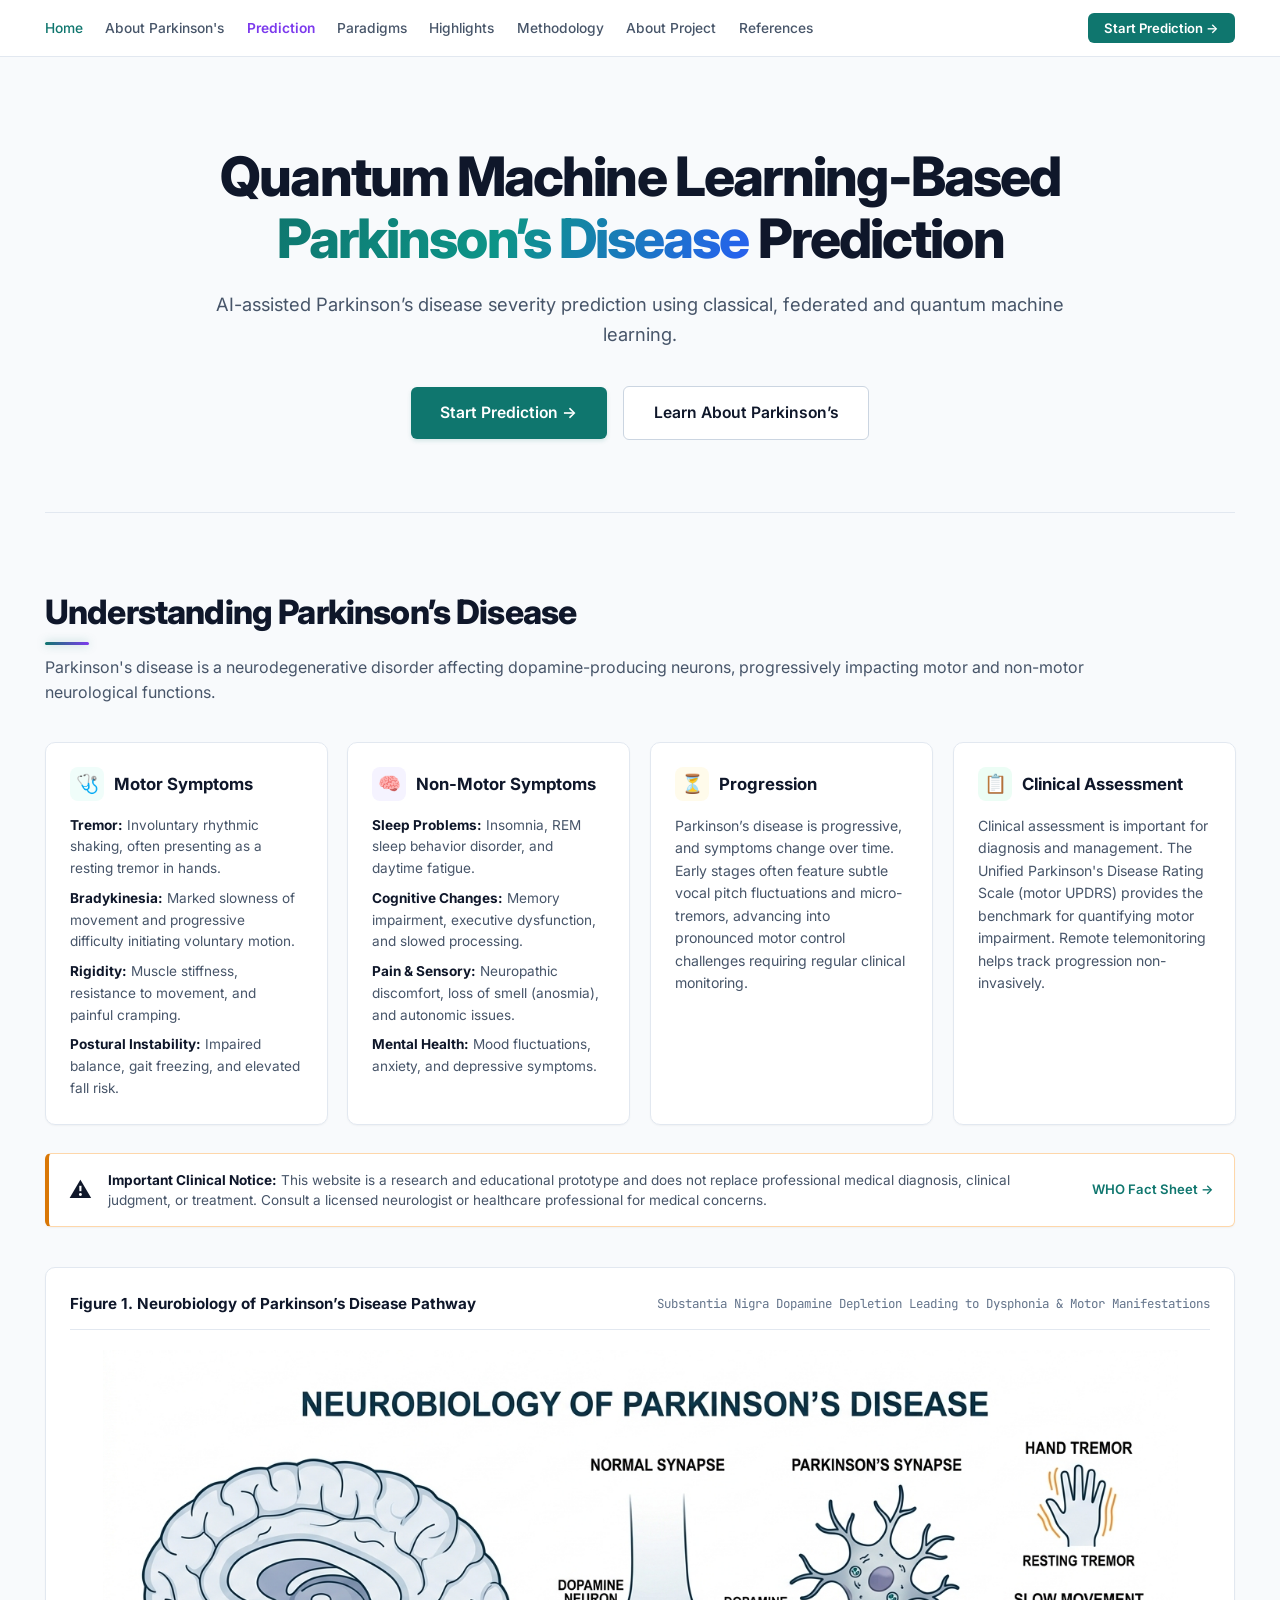
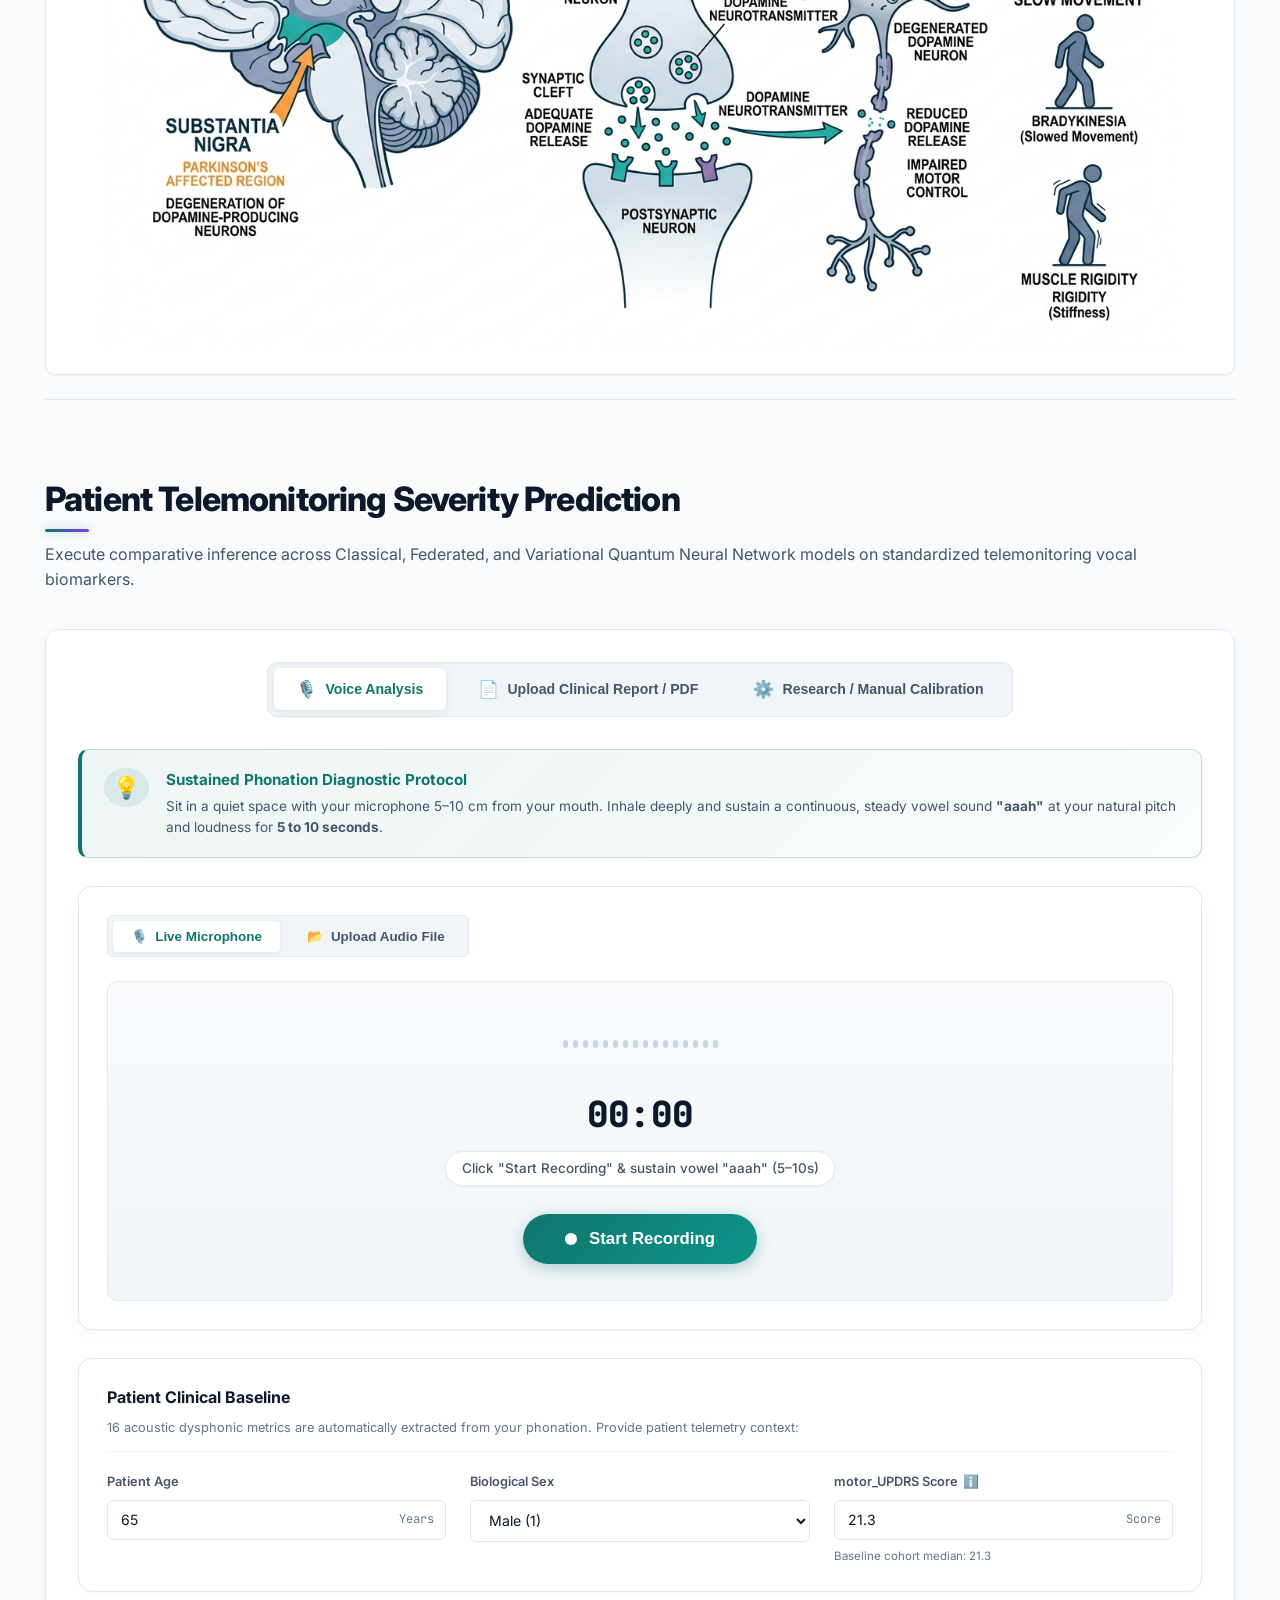
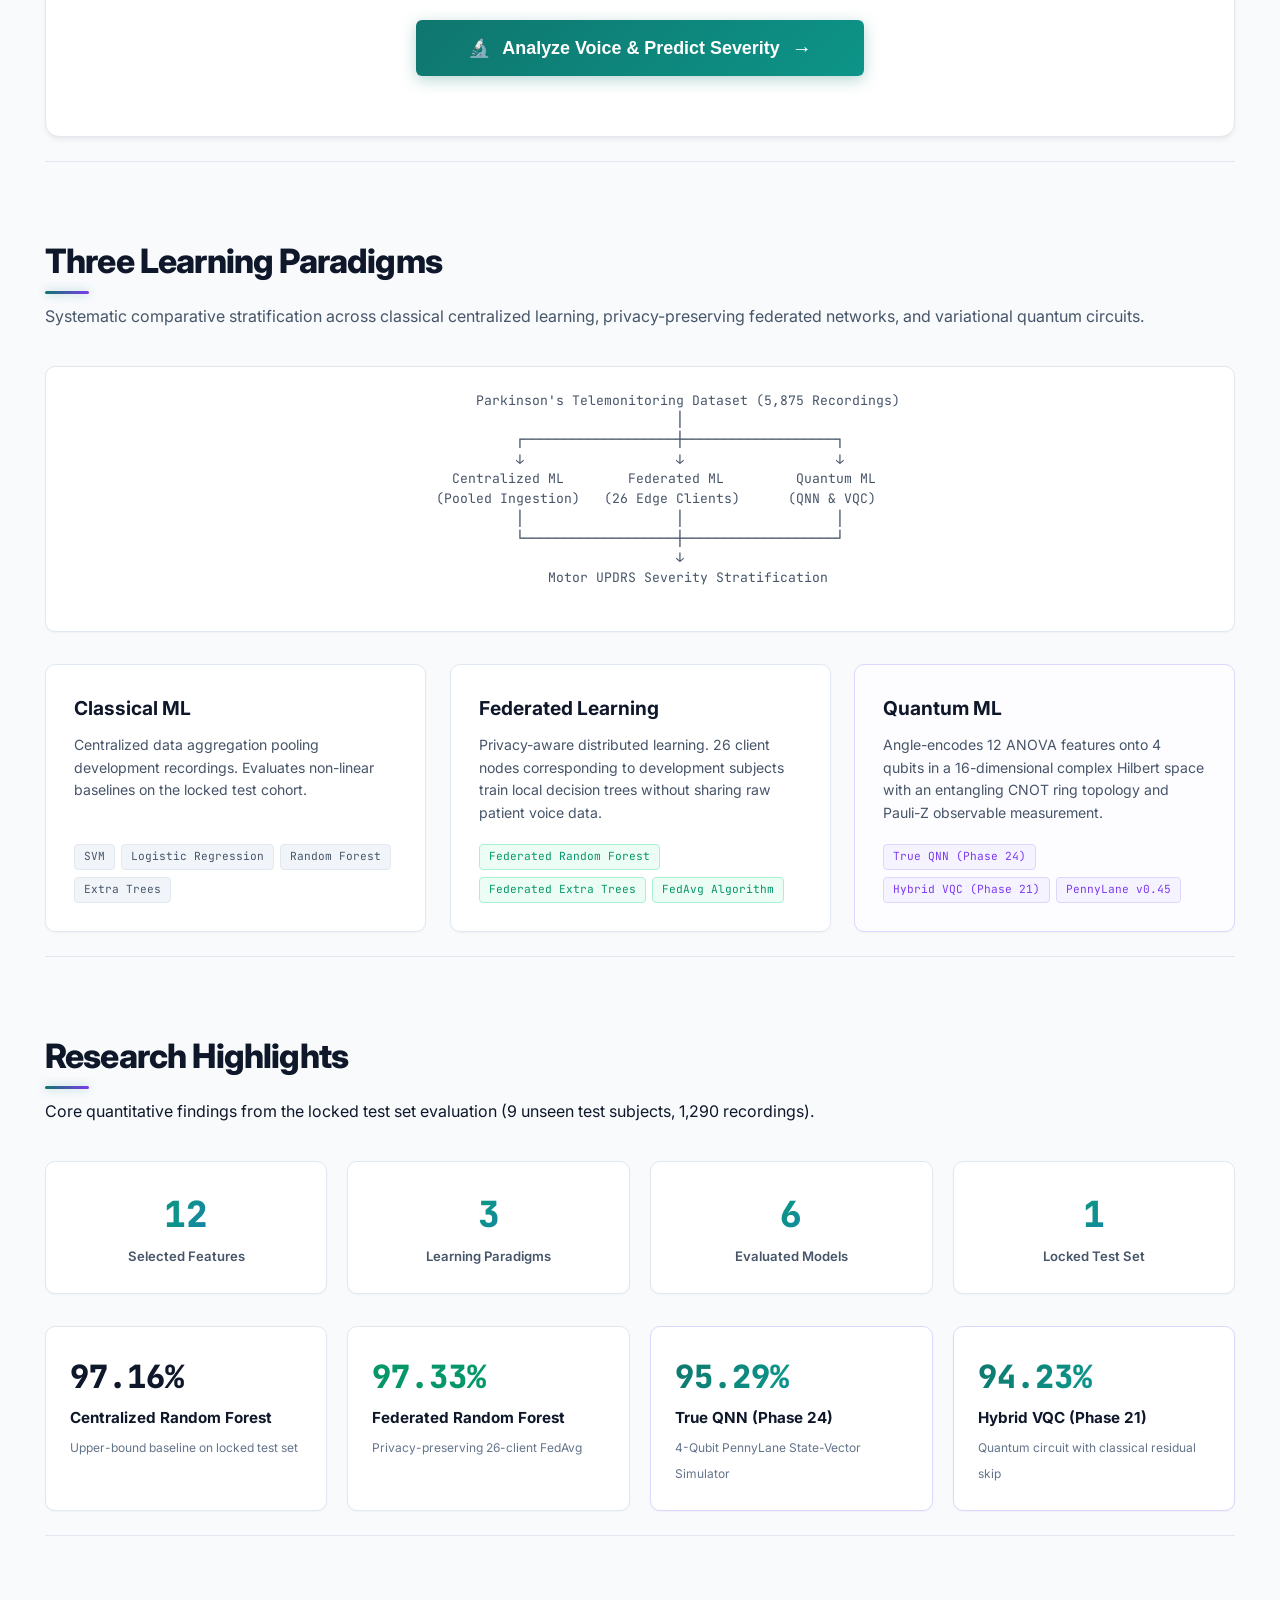
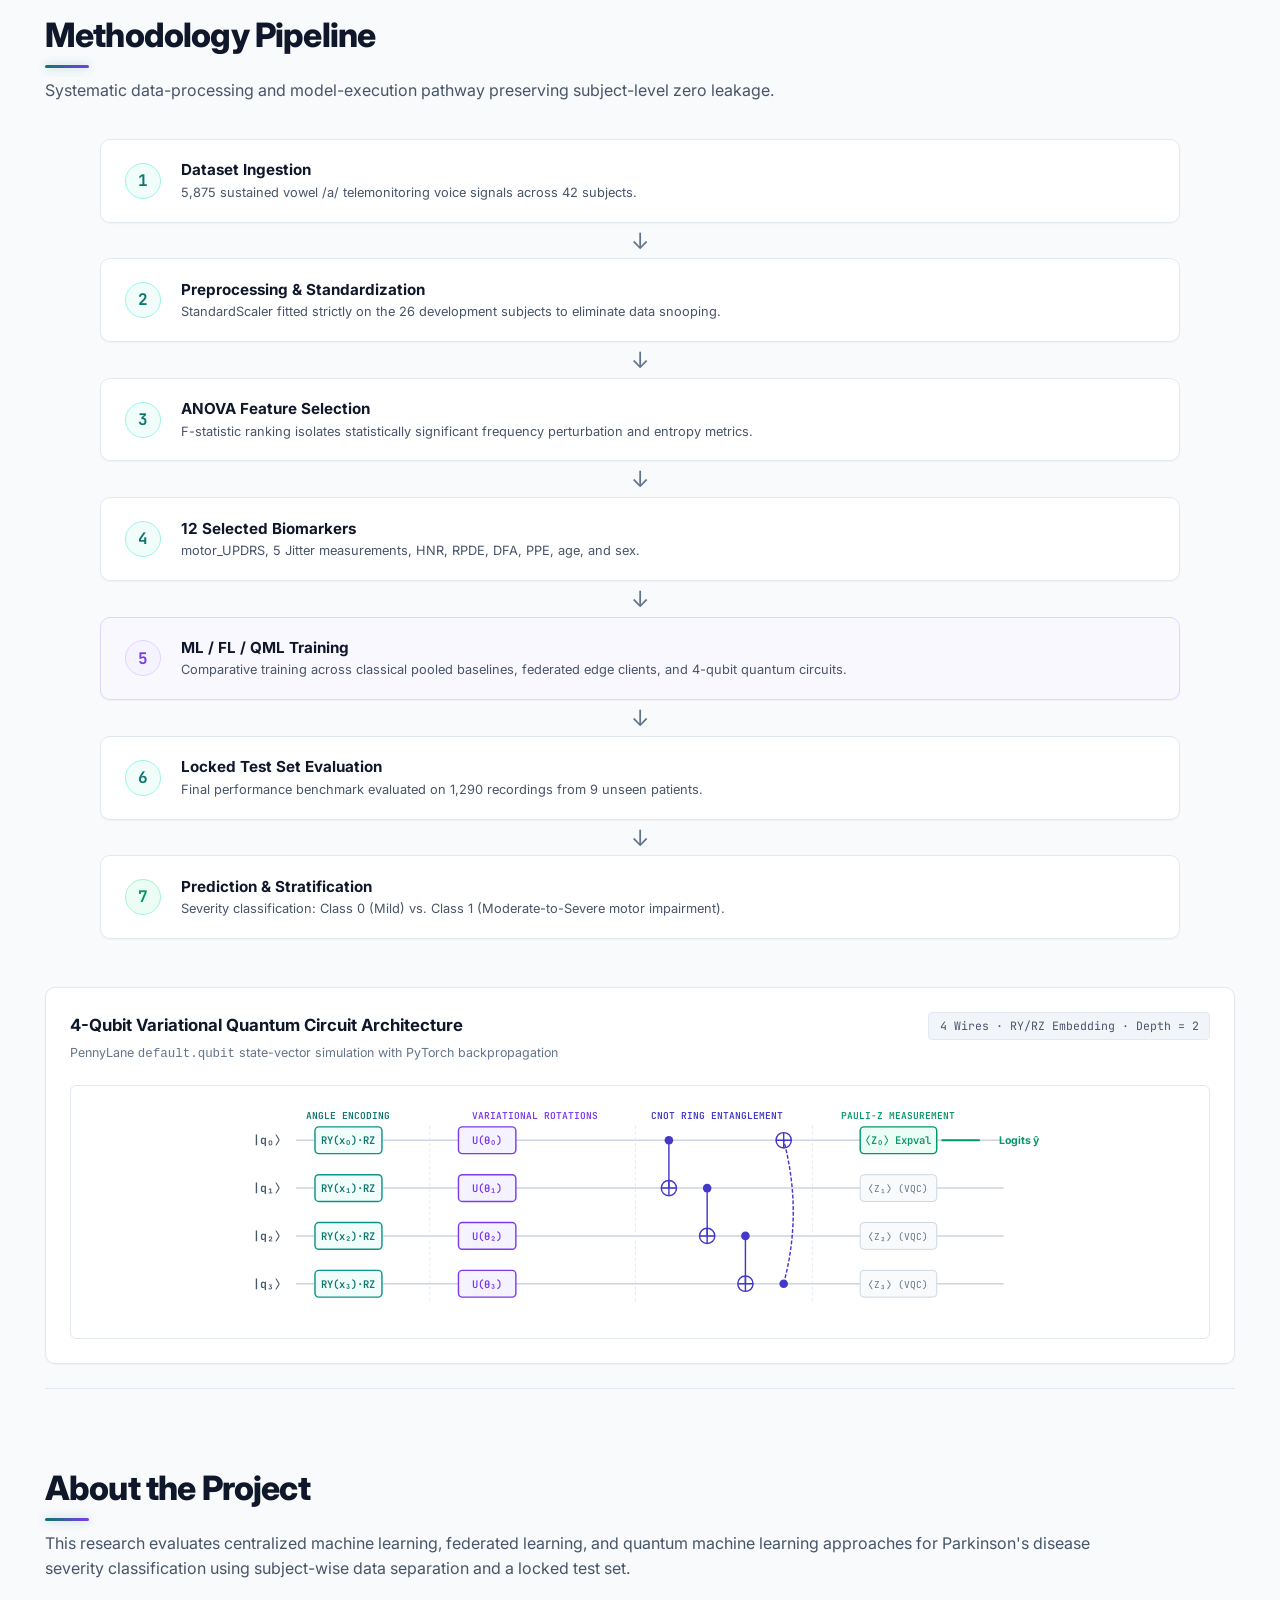
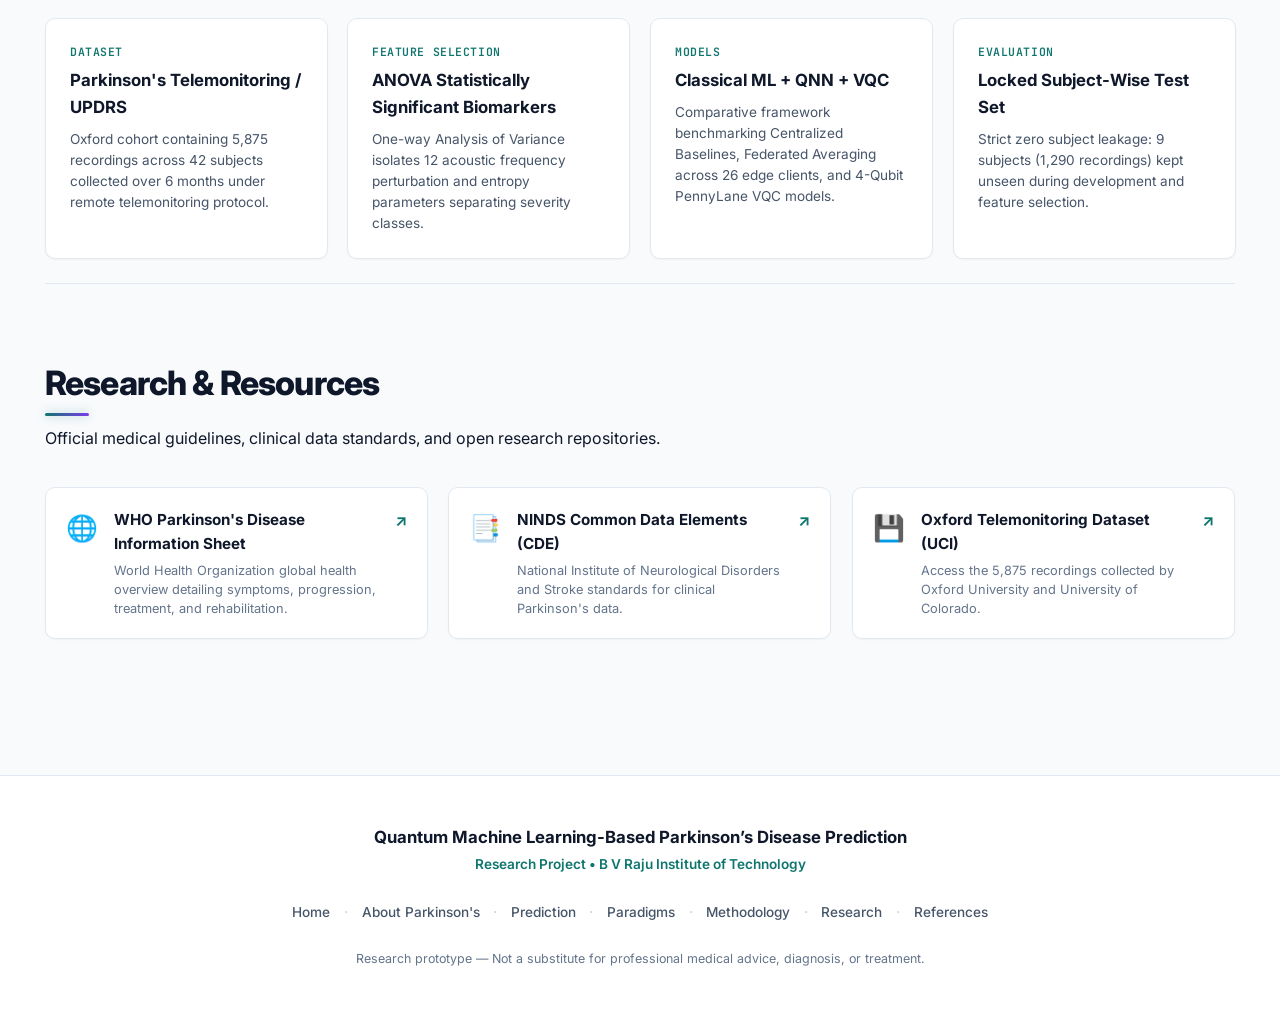
==== commit 4065c78a: "fix(ui): isolate tabs strictly, neatly structure voice studio, fix live recording, add PDF extractio" ====
--- a/frontend/index.html
+++ b/frontend/index.html
@@ -5,7 +5,7 @@
   <meta name="viewport" content="width=device-width, initial-scale=1.0">
   <title>Quantum Machine Learning-Based Parkinson’s Disease Prediction</title>
   <meta name="description" content="AI-assisted Parkinson’s disease severity prediction using classical, federated and quantum machine learning.">
-  <link rel="stylesheet" href="css/style.css">
+  <link rel="stylesheet" href="css/style.css?v=2.2">
   <link rel="icon" href="data:image/svg+xml,<svg xmlns=%22http://www.w3.org/2000/svg%22 viewBox=%220 0 100 100%22><text y=%22.9em%22 font-size=%2290%22>⚕️</text></svg>">
 </head>
 <body>
@@ -161,75 +161,76 @@
         <!-- Triple Mode Switcher -->
         <div class="mode-toggle-bar">
           <button type="button" class="mode-btn active" id="modeVoiceBtn">
-            <span>🎙️</span>
-            <span>Voice Analysis (Acoustic Telemetry)</span>
+            <span class="mode-btn-icon">🎙️</span>
+            <span>Voice Analysis</span>
           </button>
           <button type="button" class="mode-btn" id="modeUploadBtn">
-            <span>📁</span>
-            <span>Upload Clinical Report (.CSV / .JSON / .TXT)</span>
+            <span class="mode-btn-icon">📄</span>
+            <span>Upload Clinical Report / PDF</span>
           </button>
           <button type="button" class="mode-btn" id="modeManualBtn">
-            <span>⚙️</span>
+            <span class="mode-btn-icon">⚙️</span>
             <span>Research / Manual Calibration</span>
           </button>
         </div>
 
         <!-- 1. VOICE ANALYSIS MODE (PRIMARY & DEFAULT) -->
-        <div id="voiceModeSection">
+        <div id="voiceModeSection" class="mode-section active">
           <!-- Patient Voice Phonation Protocol -->
           <div class="voice-protocol-banner">
-            <div class="protocol-icon">💡</div>
+            <div class="protocol-icon-badge">💡</div>
             <div class="protocol-content">
-              <strong>Patient Voice Phonation Protocol:</strong> Hold your microphone approximately 5–10 cm from your mouth in a quiet room. Take a deep breath and vocalize a continuous, steady vowel sound <strong>"aaah"</strong> at your natural pitch and loudness for <strong>5 to 10 seconds</strong>. Avoid whispering or sudden volume shifts.
-            </div>
-          </div>
-
-          <!-- Dual Voice Input Card (Record vs Upload Tabs) -->
-          <div class="voice-input-card">
-            <div class="voice-tabs-header">
+              <strong class="protocol-title">Sustained Phonation Diagnostic Protocol</strong>
+              <p class="protocol-desc">Sit in a quiet space with your microphone 5–10 cm from your mouth. Inhale deeply and sustain a continuous, steady vowel sound <strong>"aaah"</strong> at your natural pitch and loudness for <strong>5 to 10 seconds</strong>.</p>
+            </div>
+          </div>
+
+          <!-- Studio Ingestion Card (Tabs: Live Record vs Audio Upload) -->
+          <div class="voice-studio-card">
+            <div class="voice-tabs-nav">
               <button type="button" class="voice-tab active" id="tabVoiceRecord">
-                <span>🎙️</span> Live Audio Recording
+                <span>🎙️</span> Live Microphone
               </button>
               <button type="button" class="voice-tab" id="tabVoiceUpload">
-                <span>📂</span> Upload Audio File (.WAV, .MP3, .M4A)
+                <span>📂</span> Upload Audio File
               </button>
             </div>
 
-            <!-- Tab 1: Live Browser Recording -->
+            <!-- Tab 1: Live Browser Recording Studio -->
             <div class="voice-tab-pane active" id="paneVoiceRecord">
-              <div class="recorder-box">
-                <div class="recorder-visualizer-container">
+              <div class="recorder-studio-box" id="recorderStudioBox">
+                <div class="recorder-visual-stage">
                   <div class="recorder-waveform" id="recordWaveform">
                     <span class="wave-bar"></span><span class="wave-bar"></span><span class="wave-bar"></span><span class="wave-bar"></span>
                     <span class="wave-bar"></span><span class="wave-bar"></span><span class="wave-bar"></span><span class="wave-bar"></span>
                     <span class="wave-bar"></span><span class="wave-bar"></span><span class="wave-bar"></span><span class="wave-bar"></span>
                     <span class="wave-bar"></span><span class="wave-bar"></span><span class="wave-bar"></span><span class="wave-bar"></span>
                   </div>
-                  <div class="recorder-timer" id="recordTimer">00:00</div>
-                  <div class="recorder-status" id="recordStatus">Click "Start Recording" and sustain steady vowel "aaah" (5–10s)</div>
+                  <div class="recorder-timer-display" id="recordTimer">00:00</div>
+                  <div class="recorder-status-pill" id="recordStatus">Click "Start Recording" &amp; sustain vowel "aaah" (5–10s)</div>
                 </div>
 
-                <div class="recorder-controls">
-                  <button type="button" class="btn-record-action start" id="btnRecordToggle">
-                    <span class="record-dot">●</span>
+                <div class="recorder-controls-row">
+                  <button type="button" class="btn-record-main" id="btnRecordToggle">
+                    <span class="record-pulse-dot"></span>
                     <span id="btnRecordText">Start Recording</span>
                   </button>
                 </div>
               </div>
             </div>
 
-            <!-- Tab 2: Audio File Upload -->
+            <!-- Tab 2: Audio File Upload Dropzone -->
             <div class="voice-tab-pane" id="paneVoiceUpload" style="display: none;">
-              <div class="audio-dropzone" id="voiceDropzone">
+              <div class="audio-dropzone-styled" id="voiceDropzone">
                 <input type="file" id="voiceFileInput" class="file-input-hidden" accept="audio/*,.wav,.mp3,.m4a,.ogg,.flac" />
-                <div class="dropzone-icon">🎙️</div>
-                <div class="dropzone-title">Upload Patient Phonation Audio File</div>
-                <p class="dropzone-text">Drag and drop file here, or <span class="browse-link">browse from computer</span></p>
-                <span class="dropzone-formats">Supported audio: WAV, MP3, M4A, OGG, FLAC (Recommended: 44.1 kHz, mono)</span>
-              </div>
-            </div>
-
-            <!-- Playback & Audio Preview Bar (shows once audio is recorded or chosen) -->
+                <div class="dropzone-icon-circle">🎙️</div>
+                <div class="dropzone-title-main">Upload Sustained Phonation Audio</div>
+                <p class="dropzone-hint-text">Drag and drop audio file here, or <span class="browse-link-styled">browse from device</span></p>
+                <span class="dropzone-formats-badge">Accepts: WAV, MP3, M4A, OGG, FLAC (Recommended: 44.1 kHz, mono)</span>
+              </div>
+            </div>
+
+            <!-- Audio Preview Strip (displays once recorded or uploaded) -->
             <div class="audio-preview-strip" id="audioPreviewStrip" style="display: none;">
               <div class="preview-meta">
                 <span class="preview-badge" id="previewBadge">RECORDED SAMPLE</span>
@@ -237,15 +238,15 @@
                 <span class="preview-duration" id="previewDuration">00:00</span>
               </div>
               <audio id="voiceAudioPlayer" controls class="custom-audio-player"></audio>
-              <button type="button" class="btn-clear-audio" id="btnClearAudio" title="Clear audio and record again">✕ Discard</button>
-            </div>
-          </div>
-
-          <!-- Clinical & Demographic Context (Required by the 12-ANOVA Model) -->
+              <button type="button" class="btn-clear-audio" id="btnClearAudio" title="Discard audio and retake">✕ Retake</button>
+            </div>
+          </div>
+
+          <!-- Clinical & Demographic Context (NO PREDICTION MODEL DROPDOWN) -->
           <div class="clinical-context-card">
             <div class="clinical-context-header">
-              <span class="context-title">Clinical &amp; Demographic Parameters</span>
-              <span class="context-subtitle">Acoustic tremor &amp; dysphonia features are extracted directly from your voice. Enter patient clinical context:</span>
+              <span class="context-title">Patient Clinical Baseline</span>
+              <span class="context-subtitle">16 acoustic dysphonic metrics are automatically extracted from your phonation. Provide patient telemetry context:</span>
             </div>
 
             <div class="clinical-inputs-row">
@@ -268,7 +269,7 @@
               <div class="clinical-input-group">
                 <label for="voiceInputUPDRS">
                   motor_UPDRS Score
-                  <span class="info-tooltip" title="Physician-evaluated MDS-UPDRS Part III Motor Score (0-108). For initial telemonitoring screening without clinician visit, baseline cohort median (21.3) is used.">ℹ️</span>
+                  <span class="info-tooltip" title="Physician-evaluated MDS-UPDRS Part III Motor Score (0-108). Baseline development cohort median (21.3) used for screening.">ℹ️</span>
                 </label>
                 <div class="input-with-unit">
                   <input type="number" id="voiceInputUPDRS" class="clinical-input" min="0" max="100" step="0.1" value="21.3" />
@@ -276,24 +277,10 @@
                 </div>
                 <span class="input-hint">Baseline cohort median: 21.3</span>
               </div>
-
-              <div class="clinical-input-group">
-                <label for="realModelSelectVoice">Prediction Model</label>
-                <select id="realModelSelectVoice" class="clinical-select">
-                  <optgroup label="Quantum Machine Learning (PennyLane CPU)">
-                    <option value="qnn" selected>Quantum ML: True QNN (Phase 24 · 4-Qubit)</option>
-                    <option value="vqc">Quantum ML: Hybrid VQC (Phase 21 · 4-Qubit)</option>
-                  </optgroup>
-                  <optgroup label="Classical &amp; Federated Baselines">
-                    <option value="classical_rf">Classical ML: Centralized Random Forest (99.83%)</option>
-                    <option value="federated_rf">Federated ML: Federated Random Forest (100.00%)</option>
-                  </optgroup>
-                </select>
-              </div>
-            </div>
-          </div>
-
-          <!-- Analyze Action Button for Voice Mode -->
+            </div>
+          </div>
+
+          <!-- Prominent Analyze Action Button -->
           <div class="voice-action-bar">
             <button type="button" class="btn-analyze-voice" id="btnAnalyzeVoice">
               <span class="analyze-icon">🔬</span>
@@ -302,29 +289,53 @@
             </button>
             <div class="voice-loading-spinner" id="voiceLoadingSpinner" style="display: none;">
               <span class="spinner-circle"></span>
-              <span class="spinner-text" id="voiceSpinnerText">Extracting Praat Jitter &amp; Shimmer...</span>
-            </div>
-          </div>
-
-          <!-- Validation Error Banner (if audio is poor quality, silent, or unvoiced) -->
+              <span class="spinner-text" id="voiceSpinnerText">Extracting Praat Jitter, Shimmer &amp; Spectral Metrics...</span>
+            </div>
+          </div>
+
+          <!-- Error Alert Banner -->
           <div class="voice-error-banner" id="voiceErrorBanner" style="display: none;">
             <span class="error-icon">⚠️</span>
             <div class="error-msg" id="voiceErrorMsg"></div>
           </div>
 
-          <!-- Extracted Voice Biomarkers Dashboard (populates after extraction) -->
-          <div class="voice-results-card" id="voiceResultsCard" style="display: none;">
-            <!-- Populated dynamically with extracted features, normal ranges, and signal health -->
-          </div>
-        </div>
-
-        <!-- 2. RESEARCH / MANUAL CALIBRATION MODE -->
-        <div id="manualModeSection" style="display: none;">
+          <!-- Extracted Voice Telemetry Card -->
+          <div class="voice-results-card" id="voiceResultsCard" style="display: none;"></div>
+        </div>
+
+        <!-- 2. UPLOAD REPORT / PDF MODE -->
+        <div id="uploadModeSection" class="mode-section" style="display: none;">
+          <div class="report-upload-card">
+            <div class="report-dropzone" id="reportDropzone">
+              <input type="file" id="reportFileInput" class="file-input-hidden" accept=".pdf,.csv,.json,.txt" />
+              <div class="dropzone-icon">📄</div>
+              <div class="dropzone-title">Upload Clinical Report / Diagnostic PDF</div>
+              <p class="dropzone-text">Drag and drop clinical report here, or <span class="browse-link">browse from computer</span></p>
+              <span class="dropzone-formats">Supports PDF medical reports, CSV data tables, JSON records, and clinical text exports</span>
+            </div>
+
+            <!-- Upload Status Indicator -->
+            <div class="upload-status-indicator" id="uploadStatusIndicator" style="display: none;">
+              <span class="status-icon">✓</span>
+              <span class="status-text" id="uploadStatusText">Report loaded successfully</span>
+            </div>
+
+            <div class="action-footer-bar">
+              <button type="button" class="btn-predict-prominent" id="uploadPredictBtn">
+                <span>Predict from Uploaded Report</span>
+                <span class="btn-arrow">→</span>
+              </button>
+            </div>
+          </div>
+        </div>
+
+        <!-- 3. RESEARCH / MANUAL CALIBRATION MODE -->
+        <div id="manualModeSection" class="mode-section" style="display: none;">
           <div class="research-disclaimer-box">
             <div class="research-badge-row">
-              <span class="badge-research">RESEARCH &amp; DEMONSTRATION CALIBRATION</span>
-            </div>
-            <p>This panel allows manual simulation and sensitivity testing of individual biomarker parameters. In a clinical deployment, compatible vocal measurements are automatically extracted from patient voice recordings (via the Voice Analysis tab) or parsed directly from certified telemonitoring reports.</p>
+              <span class="badge-research">RESEARCH &amp; SENSITIVITY TESTING CALIBRATION</span>
+            </div>
+            <p>This calibration panel enables manual parameter sensitivity simulations. For patient telemonitoring, vocal measurements are extracted directly via the Voice Analysis tab or parsed from certified reports.</p>
           </div>
 
           <div class="prediction-toolbar">
@@ -336,7 +347,7 @@
             </div>
 
             <div class="model-select-strip">
-              <span class="toolbar-label">Prediction Model:</span>
+              <span class="toolbar-label">Model Architecture:</span>
               <select id="realModelSelect" class="clean-select" aria-label="Select Operational Model">
                 <optgroup label="Quantum Machine Learning (PennyLane CPU)">
                   <option value="qnn" selected>Quantum ML: True QNN (Phase 24 · 4-Qubit)</option>
@@ -354,44 +365,13 @@
           <div class="feature-groups-wrapper" id="inputsSectionsContainer">
             <!-- Dynamically populated by predictor.js with groups -->
           </div>
-        </div>
-
-        <!-- 3. UPLOAD REPORT MODE -->
-        <div id="uploadModeSection" style="display: none;">
-          <div class="prediction-toolbar right">
-            <div class="model-select-strip">
-              <span class="toolbar-label">Prediction Model:</span>
-              <select id="realModelSelectUpload" class="clean-select" aria-label="Select Model for Upload">
-                <option value="qnn">Quantum ML: True QNN (Phase 24 · 4-Qubit)</option>
-                <option value="vqc">Quantum ML: Hybrid VQC (Phase 21 · 4-Qubit)</option>
-                <option value="classical_rf">Classical ML: Centralized Random Forest</option>
-                <option value="federated_rf">Federated ML: Federated Random Forest</option>
-              </select>
-            </div>
-          </div>
-
-          <!-- Drag and Drop Zone -->
-          <div class="report-dropzone" id="reportDropzone">
-            <input type="file" id="reportFileInput" class="file-input-hidden" accept=".csv,.json,.txt" />
-            <div class="dropzone-icon">⇪</div>
-            <div class="dropzone-title">Upload Patient Diagnostic / Telemonitoring Report</div>
-            <p class="dropzone-text">Drag and drop file here, or <span class="browse-link">browse from computer</span></p>
-            <span class="dropzone-formats">Supports standard CSV tables, JSON records, and clinical text exports</span>
-          </div>
-
-          <!-- Upload Status Indicator -->
-          <div class="upload-status-indicator" id="uploadStatusIndicator" style="display: none;">
-            <span class="status-icon">✓</span>
-            <span class="status-text" id="uploadStatusText">Report loaded successfully</span>
-          </div>
-        </div>
-
-        <!-- Prominent Predict Action Button -->
-        <div class="action-footer-bar">
-          <button type="button" class="btn-predict-prominent" id="executeBtn">
-            <span>Predict Parkinson's Severity</span>
-            <span class="btn-arrow">→</span>
-          </button>
+
+          <div class="action-footer-bar">
+            <button type="button" class="btn-predict-prominent" id="manualPredictBtn">
+              <span>Predict Parkinson's Severity</span>
+              <span class="btn-arrow">→</span>
+            </button>
+          </div>
         </div>
 
         <!-- Clean Result Card -->
@@ -917,6 +897,6 @@
     </div>
   </footer>
 
-  <script type="module" src="js/app.js"></script>
+  <script type="module" src="js/app.js?v=2.2"></script>
 </body>
 </html>
--- a/frontend/css/style.css
+++ b/frontend/css/style.css
@@ -1051,96 +1051,192 @@
 }
 
 /* ==========================================================================
-   Voice Analysis Section Styles
+   Mode Isolation & Tab Display Rules (Strict Guarantee)
+   ========================================================================== */
+.mode-section {
+  display: none !important;
+}
+
+.mode-section.active {
+  display: block !important;
+}
+
+.file-input-hidden {
+  display: none !important;
+  width: 0 !important;
+  height: 0 !important;
+  opacity: 0 !important;
+  visibility: hidden !important;
+  position: absolute !important;
+  pointer-events: none !important;
+}
+
+/* Mode Switcher Bar */
+.mode-toggle-bar {
+  display: flex;
+  gap: 0.65rem;
+  background: #f1f5f9;
+  padding: 0.35rem;
+  border-radius: var(--radius-md);
+  width: fit-content;
+  margin: 0 auto 2rem;
+  border: 1px solid var(--border-light);
+  box-shadow: inset 0 1px 2px rgba(0, 0, 0, 0.04);
+}
+
+.mode-btn {
+  background: transparent;
+  border: none;
+  color: var(--text-secondary);
+  font-size: 0.88rem;
+  font-weight: 600;
+  padding: 0.65rem 1.4rem;
+  border-radius: var(--radius-sm);
+  cursor: pointer;
+  display: inline-flex;
+  align-items: center;
+  gap: 0.5rem;
+  transition: all 0.2s cubic-bezier(0.4, 0, 0.2, 1);
+}
+
+.mode-btn-icon {
+  font-size: 1.05rem;
+}
+
+.mode-btn:hover {
+  color: var(--text-primary);
+  background: rgba(255, 255, 255, 0.6);
+}
+
+.mode-btn.active {
+  background: #ffffff;
+  color: var(--teal-primary);
+  box-shadow: 0 2px 8px rgba(0, 0, 0, 0.08);
+  font-weight: 700;
+}
+
+/* ==========================================================================
+   Voice Analysis Section Styles (Structured & Neat)
    ========================================================================== */
 .voice-protocol-banner {
   display: flex;
   align-items: flex-start;
-  gap: 0.85rem;
-  background: rgba(15, 118, 110, 0.06);
-  border: 1px solid rgba(15, 118, 110, 0.25);
+  gap: 1.1rem;
+  background: linear-gradient(135deg, rgba(15, 118, 110, 0.07), rgba(13, 148, 136, 0.03));
+  border: 1px solid rgba(15, 118, 110, 0.22);
+  border-left: 4px solid var(--teal-primary);
+  border-radius: var(--radius-md);
+  padding: 1.15rem 1.4rem;
+  margin-bottom: 1.75rem;
+  box-shadow: 0 2px 6px rgba(15, 118, 110, 0.04);
+}
+
+.protocol-icon-badge {
+  font-size: 1.35rem;
+  line-height: 1;
+  background: rgba(15, 118, 110, 0.1);
+  padding: 0.55rem;
+  border-radius: 50%;
+  flex-shrink: 0;
+}
+
+.protocol-content .protocol-title {
+  display: block;
+  font-size: 0.95rem;
+  font-weight: 700;
+  color: var(--teal-primary);
+  margin-bottom: 0.25rem;
+}
+
+.protocol-content .protocol-desc {
+  font-size: 0.85rem;
+  color: var(--text-secondary);
+  line-height: 1.55;
+  margin: 0;
+}
+
+/* Voice Studio Card */
+.voice-studio-card {
+  background: #ffffff;
+  border: 1px solid var(--border-light);
+  border-radius: var(--radius-lg);
+  padding: 1.75rem;
+  margin-bottom: 1.75rem;
+  box-shadow: 0 4px 14px rgba(0, 0, 0, 0.03);
+}
+
+.voice-tabs-nav {
+  display: flex;
+  gap: 0.5rem;
+  background: var(--bg-subtle);
+  padding: 0.3rem;
   border-radius: var(--radius-sm);
-  padding: 0.95rem 1.25rem;
+  width: fit-content;
   margin-bottom: 1.5rem;
-  color: var(--teal-primary);
-  font-size: 0.85rem;
-  line-height: 1.5;
-}
-
-.voice-protocol-banner .protocol-icon {
-  font-size: 1.25rem;
-  line-height: 1;
-}
-
-.voice-input-card {
-  background: var(--bg-subtle);
-  border: 1px solid var(--border-light);
-  border-radius: var(--radius-md);
-  padding: 1.5rem;
-  margin-bottom: 1.5rem;
-}
-
-.voice-tabs-header {
-  display: flex;
-  gap: 0.5rem;
-  margin-bottom: 1.25rem;
-  border-bottom: 1px solid var(--border-light);
-  padding-bottom: 0.75rem;
+  border: 1px solid var(--border-light);
 }
 
 .voice-tab {
   background: transparent;
-  border: 1px solid transparent;
-  color: var(--text-secondary);
-  font-size: 0.82rem;
-  font-weight: 600;
-  padding: 0.5rem 1rem;
+  border: none;
+  color: var(--text-secondary);
+  font-size: 0.84rem;
+  font-weight: 600;
+  padding: 0.5rem 1.15rem;
   border-radius: 4px;
   cursor: pointer;
   display: inline-flex;
   align-items: center;
-  gap: 0.4rem;
+  gap: 0.45rem;
   transition: all 0.15s ease;
 }
 
 .voice-tab:hover {
   color: var(--teal-primary);
-  background: rgba(15, 118, 110, 0.05);
 }
 
 .voice-tab.active {
   background: #ffffff;
-  border-color: var(--border-light);
-  color: var(--teal-primary);
-  box-shadow: 0 1px 3px rgba(0, 0, 0, 0.06);
-}
-
-.recorder-box {
+  color: var(--teal-primary);
+  box-shadow: 0 1px 4px rgba(0, 0, 0, 0.07);
+  font-weight: 700;
+}
+
+/* Live Recording Studio */
+.recorder-studio-box {
   display: flex;
   flex-direction: column;
   align-items: center;
   justify-content: center;
-  padding: 2rem 1.5rem;
-  background: #ffffff;
-  border: 1px dashed var(--border-light);
-  border-radius: var(--radius-sm);
+  padding: 2.25rem 1.5rem;
+  background: linear-gradient(180deg, #f8fafc 0%, #f1f5f9 100%);
+  border: 1px solid #e2e8f0;
+  border-radius: var(--radius-md);
   text-align: center;
-}
-
-.recorder-visualizer-container {
+  position: relative;
+  transition: all 0.25s ease;
+}
+
+.recorder-studio-box.recording {
+  border-color: #fca5a5;
+  background: linear-gradient(180deg, #fff1f2 0%, #fee2e2 100%);
+  box-shadow: 0 0 20px rgba(239, 68, 68, 0.12);
+}
+
+.recorder-visual-stage {
   display: flex;
   flex-direction: column;
   align-items: center;
-  margin-bottom: 1.5rem;
+  margin-bottom: 1.75rem;
 }
 
 .recorder-waveform {
   display: flex;
   align-items: center;
   justify-content: center;
-  gap: 4px;
-  height: 48px;
-  margin-bottom: 0.85rem;
+  gap: 5px;
+  height: 52px;
+  margin-bottom: 1rem;
 }
 
 .wave-bar {
@@ -1148,90 +1244,168 @@
   width: 5px;
   height: 8px;
   background: #cbd5e1;
-  border-radius: 3px;
-  transition: height 0.15s ease, background-color 0.2s ease;
-}
-
-.recorder-box.recording .wave-bar {
+  border-radius: 4px;
+  transition: height 0.15s ease, background-color 0.25s ease;
+}
+
+.recorder-studio-box.recording .wave-bar {
   background: #ef4444;
-  animation: pulseWave 0.9s infinite ease-in-out alternate;
-}
-
-.recorder-box.recording .wave-bar:nth-child(2) { animation-delay: 0.1s; }
-.recorder-box.recording .wave-bar:nth-child(3) { animation-delay: 0.2s; }
-.recorder-box.recording .wave-bar:nth-child(4) { animation-delay: 0.3s; }
-.recorder-box.recording .wave-bar:nth-child(5) { animation-delay: 0.4s; }
-.recorder-box.recording .wave-bar:nth-child(6) { animation-delay: 0.5s; }
-.recorder-box.recording .wave-bar:nth-child(7) { animation-delay: 0.25s; }
-.recorder-box.recording .wave-bar:nth-child(8) { animation-delay: 0.15s; }
-.recorder-box.recording .wave-bar:nth-child(9) { animation-delay: 0.35s; }
-.recorder-box.recording .wave-bar:nth-child(10) { animation-delay: 0.45s; }
-.recorder-box.recording .wave-bar:nth-child(11) { animation-delay: 0.2s; }
-.recorder-box.recording .wave-bar:nth-child(12) { animation-delay: 0.1s; }
+  animation: pulseWave 0.8s infinite ease-in-out alternate;
+}
+
+.recorder-studio-box.recording .wave-bar:nth-child(2) { animation-delay: 0.1s; }
+.recorder-studio-box.recording .wave-bar:nth-child(3) { animation-delay: 0.2s; }
+.recorder-studio-box.recording .wave-bar:nth-child(4) { animation-delay: 0.3s; }
+.recorder-studio-box.recording .wave-bar:nth-child(5) { animation-delay: 0.4s; }
+.recorder-studio-box.recording .wave-bar:nth-child(6) { animation-delay: 0.5s; }
+.recorder-studio-box.recording .wave-bar:nth-child(7) { animation-delay: 0.25s; }
+.recorder-studio-box.recording .wave-bar:nth-child(8) { animation-delay: 0.15s; }
+.recorder-studio-box.recording .wave-bar:nth-child(9) { animation-delay: 0.35s; }
+.recorder-studio-box.recording .wave-bar:nth-child(10) { animation-delay: 0.45s; }
+.recorder-studio-box.recording .wave-bar:nth-child(11) { animation-delay: 0.2s; }
+.recorder-studio-box.recording .wave-bar:nth-child(12) { animation-delay: 0.1s; }
+.recorder-studio-box.recording .wave-bar:nth-child(13) { animation-delay: 0.3s; }
+.recorder-studio-box.recording .wave-bar:nth-child(14) { animation-delay: 0.4s; }
+.recorder-studio-box.recording .wave-bar:nth-child(15) { animation-delay: 0.2s; }
+.recorder-studio-box.recording .wave-bar:nth-child(16) { animation-delay: 0.1s; }
 
 @keyframes pulseWave {
   0% { height: 6px; }
-  100% { height: 42px; }
-}
-
-.recorder-timer {
-  font-family: var(--font-mono);
-  font-size: 1.75rem;
-  font-weight: 700;
-  color: var(--text-primary);
-  margin-bottom: 0.35rem;
-}
-
-.recorder-box.recording .recorder-timer {
-  color: #ef4444;
-}
-
-.recorder-status {
-  font-size: 0.82rem;
-  color: var(--text-muted);
-}
-
-.btn-record-action {
-  background: var(--teal-primary);
+  100% { height: 44px; }
+}
+
+.recorder-timer-display {
+  font-family: var(--font-mono);
+  font-size: 2.25rem;
+  font-weight: 800;
+  color: var(--text-primary);
+  letter-spacing: -0.02em;
+  margin-bottom: 0.45rem;
+  transition: color 0.2s ease;
+}
+
+.recorder-studio-box.recording .recorder-timer-display {
+  color: #dc2626;
+  text-shadow: 0 0 10px rgba(220, 38, 38, 0.2);
+}
+
+.recorder-status-pill {
+  font-size: 0.84rem;
+  color: var(--text-secondary);
+  background: #ffffff;
+  border: 1px solid var(--border-light);
+  padding: 0.35rem 0.95rem;
+  border-radius: 20px;
+  font-weight: 500;
+  box-shadow: 0 1px 3px rgba(0, 0, 0, 0.04);
+}
+
+.recorder-studio-box.recording .recorder-status-pill {
+  background: #fef2f2;
+  border-color: #fecaca;
+  color: #b91c1c;
+  font-weight: 600;
+}
+
+.btn-record-main {
+  background: linear-gradient(135deg, var(--teal-primary) 0%, #0d9488 100%);
   color: #ffffff;
   border: none;
-  font-size: 0.95rem;
-  font-weight: 600;
-  padding: 0.75rem 1.85rem;
-  border-radius: var(--radius-sm);
+  font-size: 1.05rem;
+  font-weight: 700;
+  padding: 0.95rem 2.6rem;
+  border-radius: 50px;
   cursor: pointer;
   display: inline-flex;
   align-items: center;
-  gap: 0.6rem;
-  box-shadow: 0 2px 8px rgba(15, 118, 110, 0.25);
-  transition: all 0.15s ease;
-}
-
-.btn-record-action.recording {
-  background: #dc2626;
-  box-shadow: 0 0 0 4px rgba(220, 38, 38, 0.2);
-}
-
-.btn-record-action .record-dot {
-  font-size: 0.85rem;
-  color: #ffffff;
-}
-
-.audio-dropzone {
-  border: 2px dashed var(--border-light);
-  border-radius: var(--radius-sm);
-  padding: 2.25rem 1.5rem;
+  gap: 0.75rem;
+  box-shadow: 0 4px 15px rgba(15, 118, 110, 0.3);
+  transition: all 0.2s cubic-bezier(0.4, 0, 0.2, 1);
+}
+
+.btn-record-main:hover {
+  transform: translateY(-2px);
+  box-shadow: 0 6px 20px rgba(15, 118, 110, 0.4);
+}
+
+.btn-record-main.recording {
+  background: linear-gradient(135deg, #dc2626 0%, #ef4444 100%);
+  box-shadow: 0 0 0 5px rgba(220, 38, 38, 0.25), 0 4px 15px rgba(220, 38, 38, 0.4);
+  animation: pulseRecordBtn 1.5s infinite;
+}
+
+@keyframes pulseRecordBtn {
+  0%, 100% { box-shadow: 0 0 0 4px rgba(220, 38, 38, 0.25); }
+  50% { box-shadow: 0 0 0 10px rgba(220, 38, 38, 0.05); }
+}
+
+.record-pulse-dot {
+  width: 12px;
+  height: 12px;
+  background: #ffffff;
+  border-radius: 50%;
+  display: inline-block;
+  transition: all 0.2s ease;
+}
+
+.btn-record-main.recording .record-pulse-dot {
+  border-radius: 3px;
+  background: #ffffff;
+}
+
+/* Audio Dropzone Styled */
+.audio-dropzone-styled {
+  border: 2px dashed #cbd5e1;
+  border-radius: var(--radius-md);
+  padding: 2.75rem 1.5rem;
   text-align: center;
-  background: #ffffff;
+  background: #f8fafc;
   cursor: pointer;
   transition: all 0.2s ease;
 }
 
-.audio-dropzone:hover {
+.audio-dropzone-styled:hover,
+.audio-dropzone-styled.drag-active {
   border-color: var(--teal-primary);
-  background: rgba(15, 118, 110, 0.02);
-}
-
+  background: rgba(15, 118, 110, 0.03);
+}
+
+.dropzone-icon-circle {
+  font-size: 2.2rem;
+  line-height: 1;
+  margin-bottom: 0.75rem;
+}
+
+.dropzone-title-main {
+  font-size: 1.05rem;
+  font-weight: 700;
+  color: var(--text-primary);
+  margin-bottom: 0.35rem;
+}
+
+.dropzone-hint-text {
+  font-size: 0.85rem;
+  color: var(--text-secondary);
+  margin-bottom: 0.75rem;
+}
+
+.browse-link-styled {
+  color: var(--teal-primary);
+  font-weight: 600;
+  text-decoration: underline;
+}
+
+.dropzone-formats-badge {
+  display: inline-block;
+  font-family: var(--font-mono);
+  font-size: 0.72rem;
+  background: #e2e8f0;
+  color: #475569;
+  padding: 0.25rem 0.65rem;
+  border-radius: 20px;
+}
+
+/* Audio Preview Strip */
 .audio-preview-strip {
   display: flex;
   align-items: center;
@@ -1239,9 +1413,9 @@
   gap: 1rem;
   margin-top: 1.25rem;
   padding: 0.95rem 1.25rem;
-  background: #ffffff;
-  border: 1px solid var(--border-light);
-  border-radius: var(--radius-sm);
+  background: #f8fafc;
+  border: 1px solid var(--border-light);
+  border-radius: var(--radius-md);
   flex-wrap: wrap;
 }
 
@@ -1274,18 +1448,18 @@
 }
 
 .custom-audio-player {
-  height: 36px;
+  height: 38px;
   flex: 1;
   min-width: 220px;
 }
 
 .btn-clear-audio {
-  background: transparent;
-  border: 1px solid #e2e8f0;
+  background: #ffffff;
+  border: 1px solid #cbd5e1;
   color: #64748b;
   font-size: 0.78rem;
   font-weight: 600;
-  padding: 0.35rem 0.75rem;
+  padding: 0.45rem 0.85rem;
   border-radius: 4px;
   cursor: pointer;
   transition: all 0.15s ease;
@@ -1301,42 +1475,45 @@
 .clinical-context-card {
   background: #ffffff;
   border: 1px solid var(--border-light);
-  border-radius: var(--radius-md);
-  padding: 1.5rem;
-  margin-bottom: 1.5rem;
+  border-radius: var(--radius-lg);
+  padding: 1.6rem 1.75rem;
+  margin-bottom: 1.75rem;
+  box-shadow: 0 2px 8px rgba(0, 0, 0, 0.02);
 }
 
 .clinical-context-header {
   margin-bottom: 1.25rem;
+  border-bottom: 1px solid #f1f5f9;
+  padding-bottom: 0.75rem;
 }
 
 .context-title {
   display: block;
-  font-size: 0.95rem;
-  font-weight: 700;
-  color: var(--text-primary);
-  margin-bottom: 0.25rem;
+  font-size: 1rem;
+  font-weight: 700;
+  color: var(--text-primary);
+  margin-bottom: 0.2rem;
 }
 
 .context-subtitle {
-  font-size: 0.78rem;
+  font-size: 0.8rem;
   color: var(--text-muted);
 }
 
 .clinical-inputs-row {
   display: grid;
-  grid-template-columns: repeat(auto-fit, minmax(180px, 1fr));
-  gap: 1.25rem;
+  grid-template-columns: repeat(auto-fit, minmax(200px, 1fr));
+  gap: 1.5rem;
 }
 
 .clinical-input-group {
   display: flex;
   flex-direction: column;
-  gap: 0.4rem;
+  gap: 0.45rem;
 }
 
 .clinical-input-group label {
-  font-size: 0.78rem;
+  font-size: 0.8rem;
   font-weight: 600;
   color: var(--text-secondary);
   display: flex;
@@ -1347,20 +1524,21 @@
 .clinical-input,
 .clinical-select {
   width: 100%;
-  padding: 0.55rem 0.75rem;
-  font-size: 0.85rem;
+  padding: 0.65rem 0.85rem;
+  font-size: 0.88rem;
   font-family: inherit;
   border: 1px solid var(--border-light);
-  border-radius: 4px;
-  background: #ffffff;
-  color: var(--text-primary);
-  transition: border-color 0.15s ease;
+  border-radius: var(--radius-sm);
+  background: #ffffff;
+  color: var(--text-primary);
+  transition: border-color 0.15s ease, box-shadow 0.15s ease;
 }
 
 .clinical-input:focus,
 .clinical-select:focus {
   outline: none;
   border-color: var(--teal-primary);
+  box-shadow: 0 0 0 3px rgba(15, 118, 110, 0.12);
 }
 
 .input-with-unit {
@@ -1370,52 +1548,53 @@
 }
 
 .input-with-unit .clinical-input {
-  padding-right: 3rem;
+  padding-right: 3.2rem;
 }
 
 .input-with-unit .unit-tag {
   position: absolute;
-  right: 0.65rem;
-  font-size: 0.72rem;
+  right: 0.75rem;
+  font-size: 0.75rem;
   font-family: var(--font-mono);
   color: var(--text-muted);
   pointer-events: none;
 }
 
 .input-hint {
-  font-size: 0.7rem;
+  font-size: 0.72rem;
   color: var(--text-muted);
 }
 
+/* Voice Action Bar */
 .voice-action-bar {
   display: flex;
   align-items: center;
   justify-content: center;
   flex-direction: column;
-  gap: 1rem;
-  margin-bottom: 1.5rem;
+  gap: 1.1rem;
+  margin-bottom: 1.75rem;
 }
 
 .btn-analyze-voice {
-  background: var(--teal-primary);
+  background: linear-gradient(135deg, var(--teal-primary) 0%, #0d9488 100%);
   color: #ffffff;
   border: none;
-  font-size: 1.05rem;
-  font-weight: 700;
-  padding: 0.95rem 2.75rem;
+  font-size: 1.12rem;
+  font-weight: 700;
+  padding: 1.05rem 3.25rem;
   border-radius: var(--radius-sm);
   cursor: pointer;
   display: inline-flex;
   align-items: center;
-  gap: 0.65rem;
-  box-shadow: 0 4px 12px rgba(15, 118, 110, 0.25);
-  transition: all 0.15s ease;
+  gap: 0.75rem;
+  box-shadow: 0 4px 15px rgba(15, 118, 110, 0.3);
+  transition: all 0.2s cubic-bezier(0.4, 0, 0.2, 1);
 }
 
 .btn-analyze-voice:hover {
   background: var(--teal-hover);
   transform: translateY(-2px);
-  box-shadow: 0 6px 16px rgba(15, 118, 110, 0.35);
+  box-shadow: 0 6px 22px rgba(15, 118, 110, 0.4);
 }
 
 .btn-analyze-voice:disabled {
@@ -1429,13 +1608,13 @@
   align-items: center;
   gap: 0.65rem;
   color: var(--teal-primary);
-  font-size: 0.85rem;
+  font-size: 0.88rem;
   font-family: var(--font-mono);
 }
 
 .spinner-circle {
-  width: 18px;
-  height: 18px;
+  width: 20px;
+  height: 20px;
   border: 2px solid rgba(15, 118, 110, 0.2);
   border-top-color: var(--teal-primary);
   border-radius: 50%;
@@ -1458,6 +1637,16 @@
   color: #991b1b;
   font-size: 0.85rem;
   line-height: 1.5;
+}
+
+/* Report Upload Card */
+.report-upload-card {
+  background: #ffffff;
+  border: 1px solid var(--border-light);
+  border-radius: var(--radius-lg);
+  padding: 2rem;
+  margin-bottom: 1.5rem;
+  box-shadow: 0 4px 14px rgba(0, 0, 0, 0.03);
 }
 
 .voice-error-banner .error-icon {
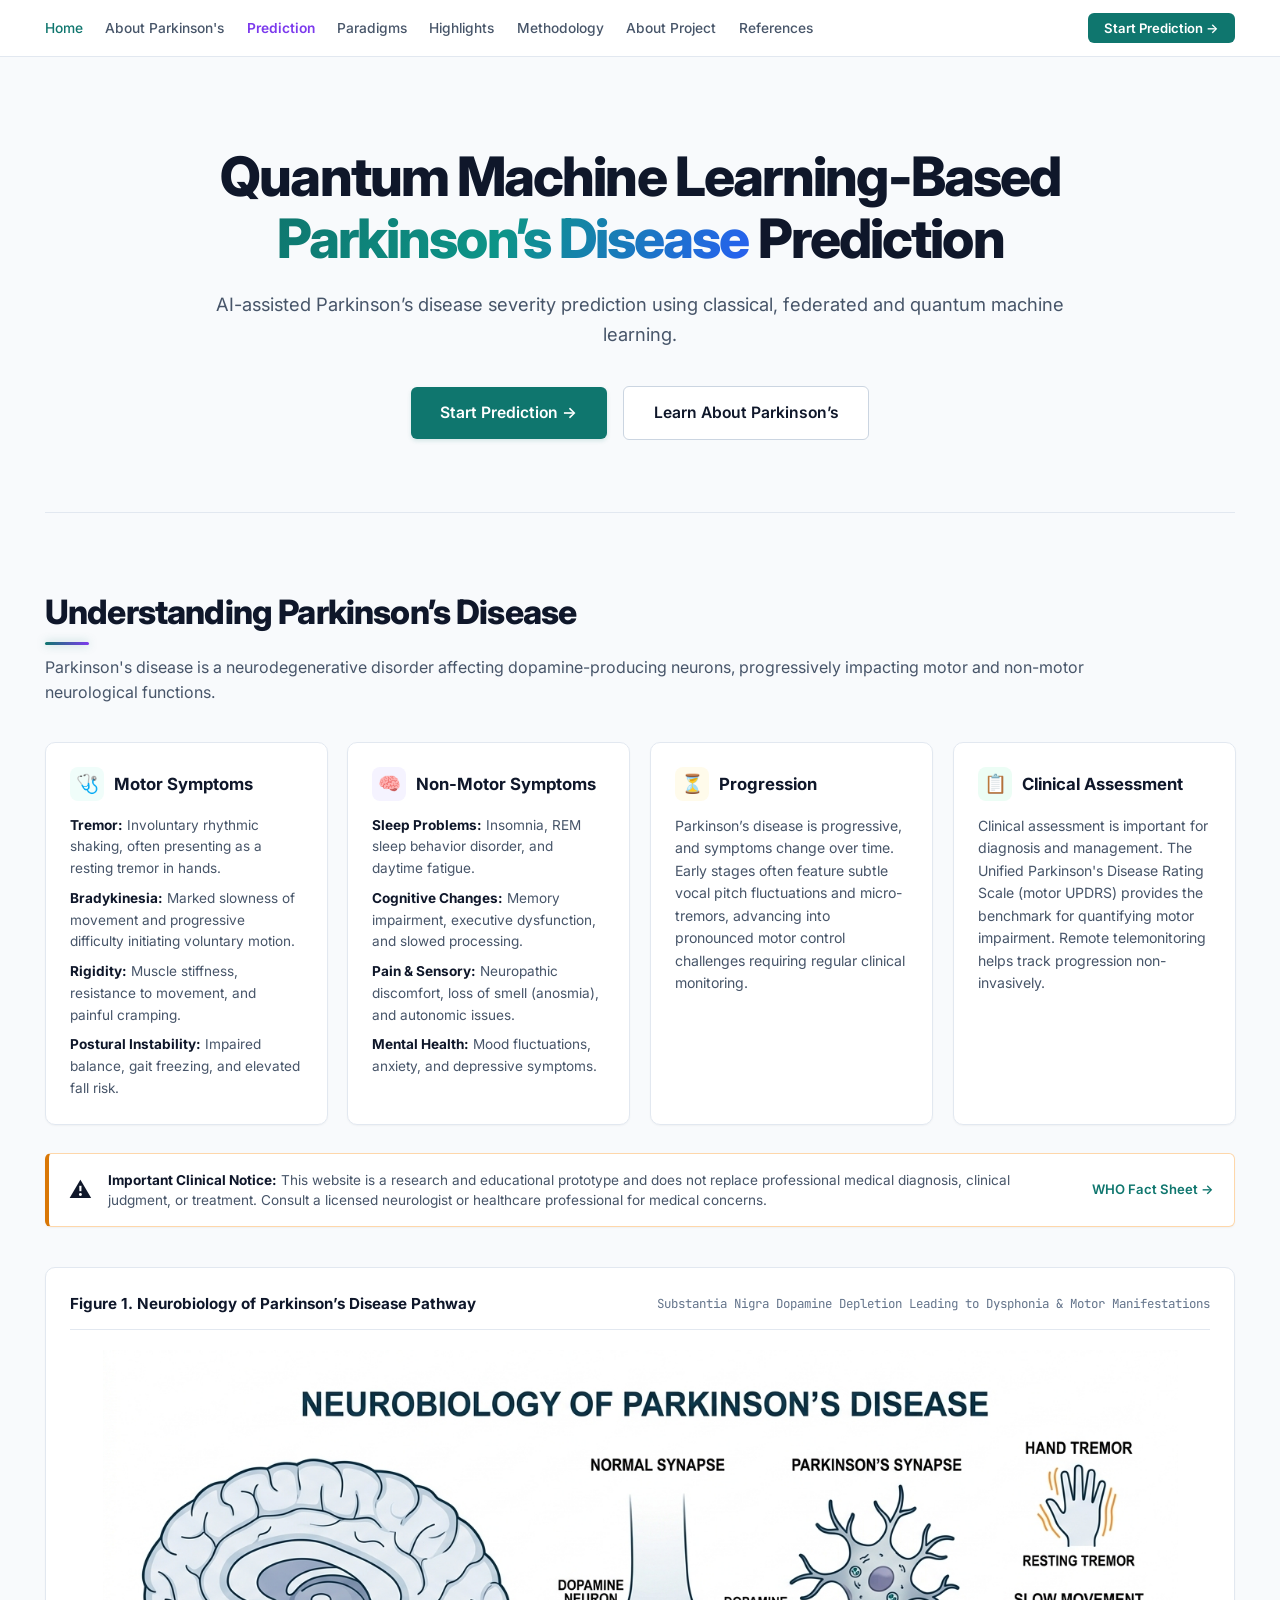
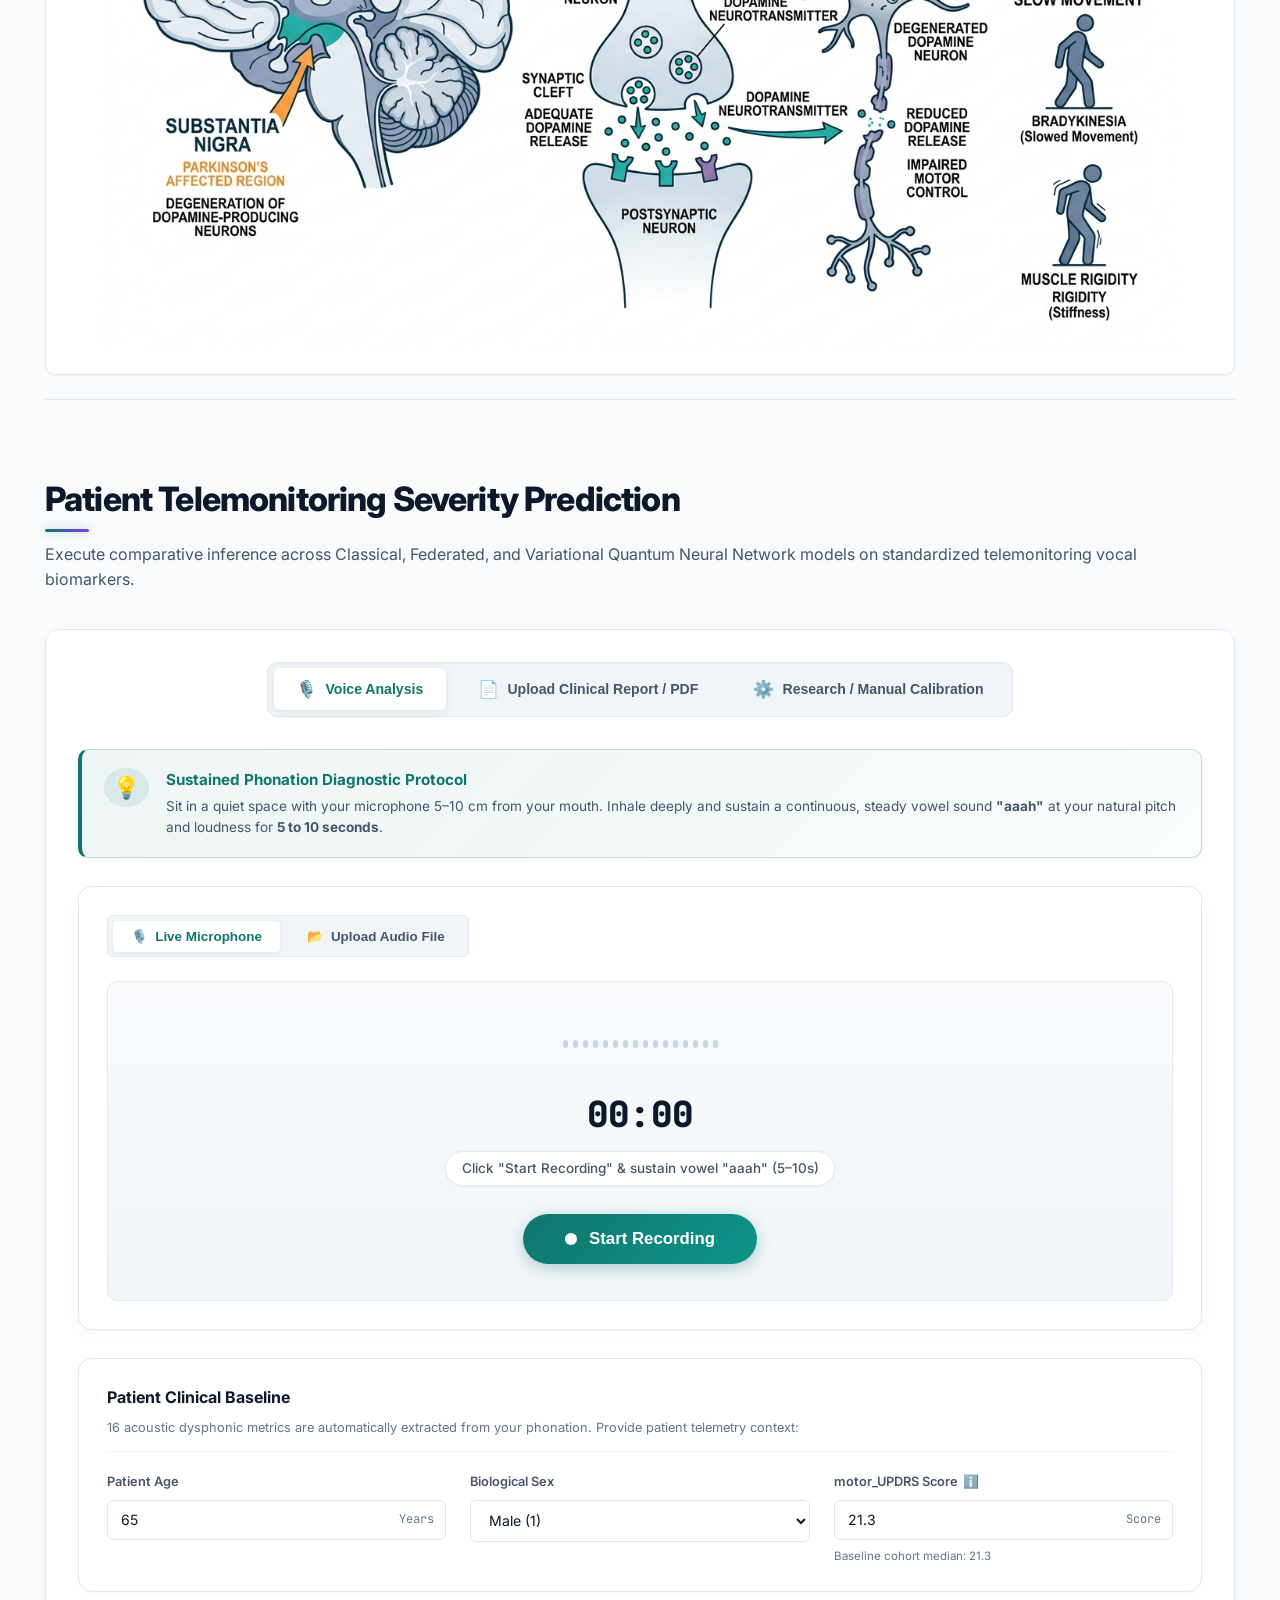
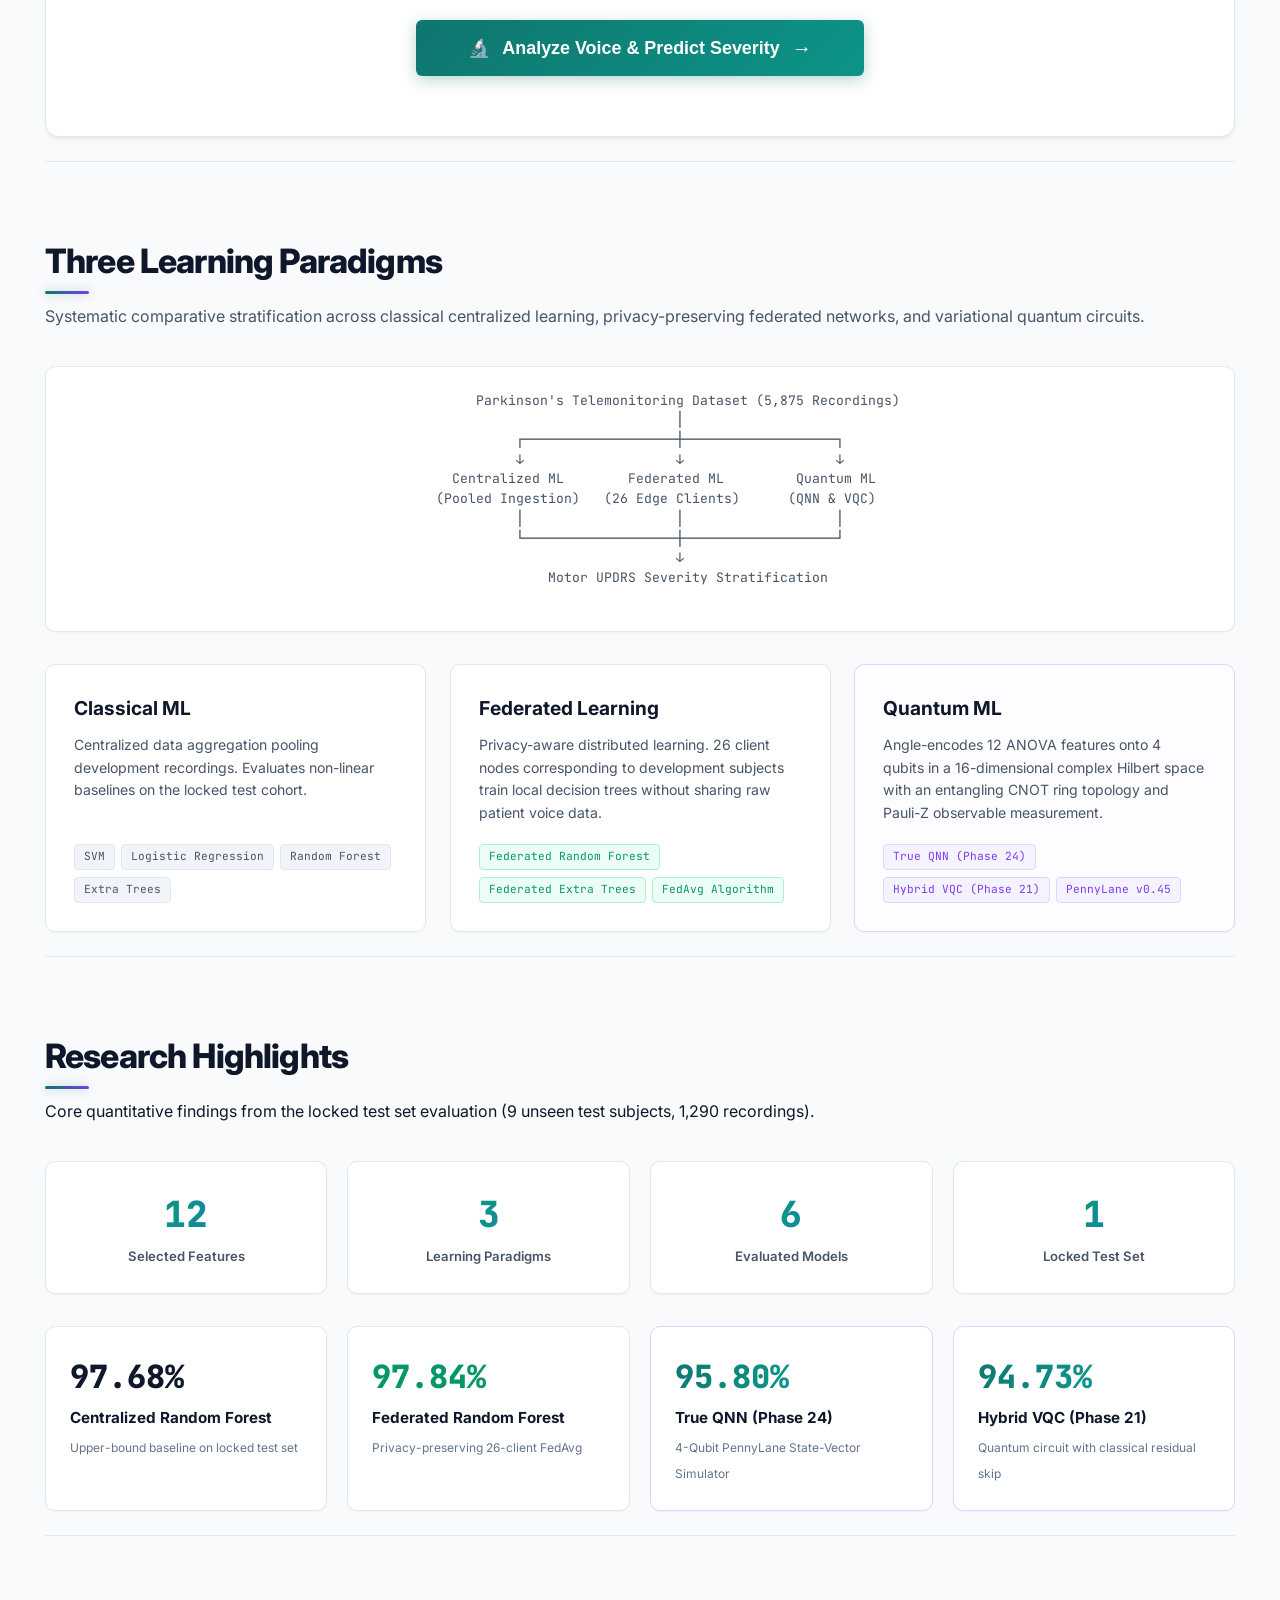
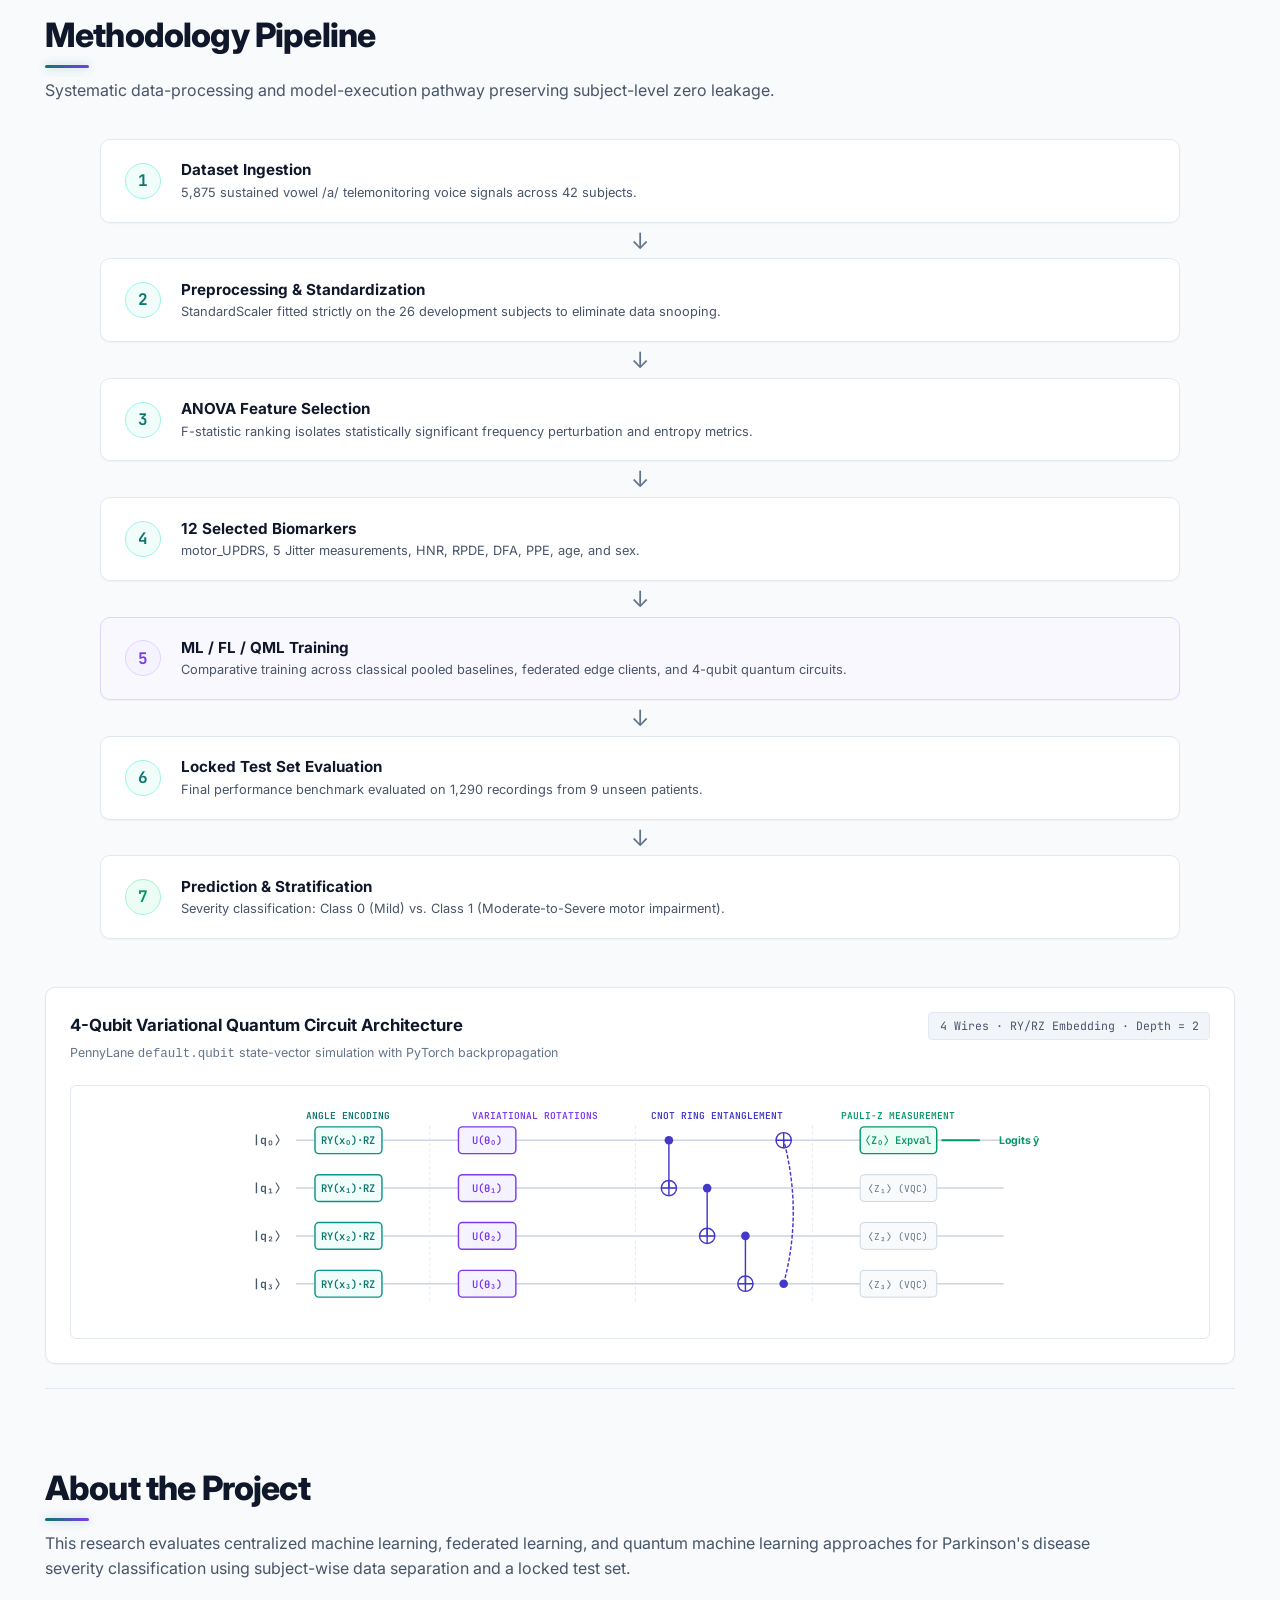
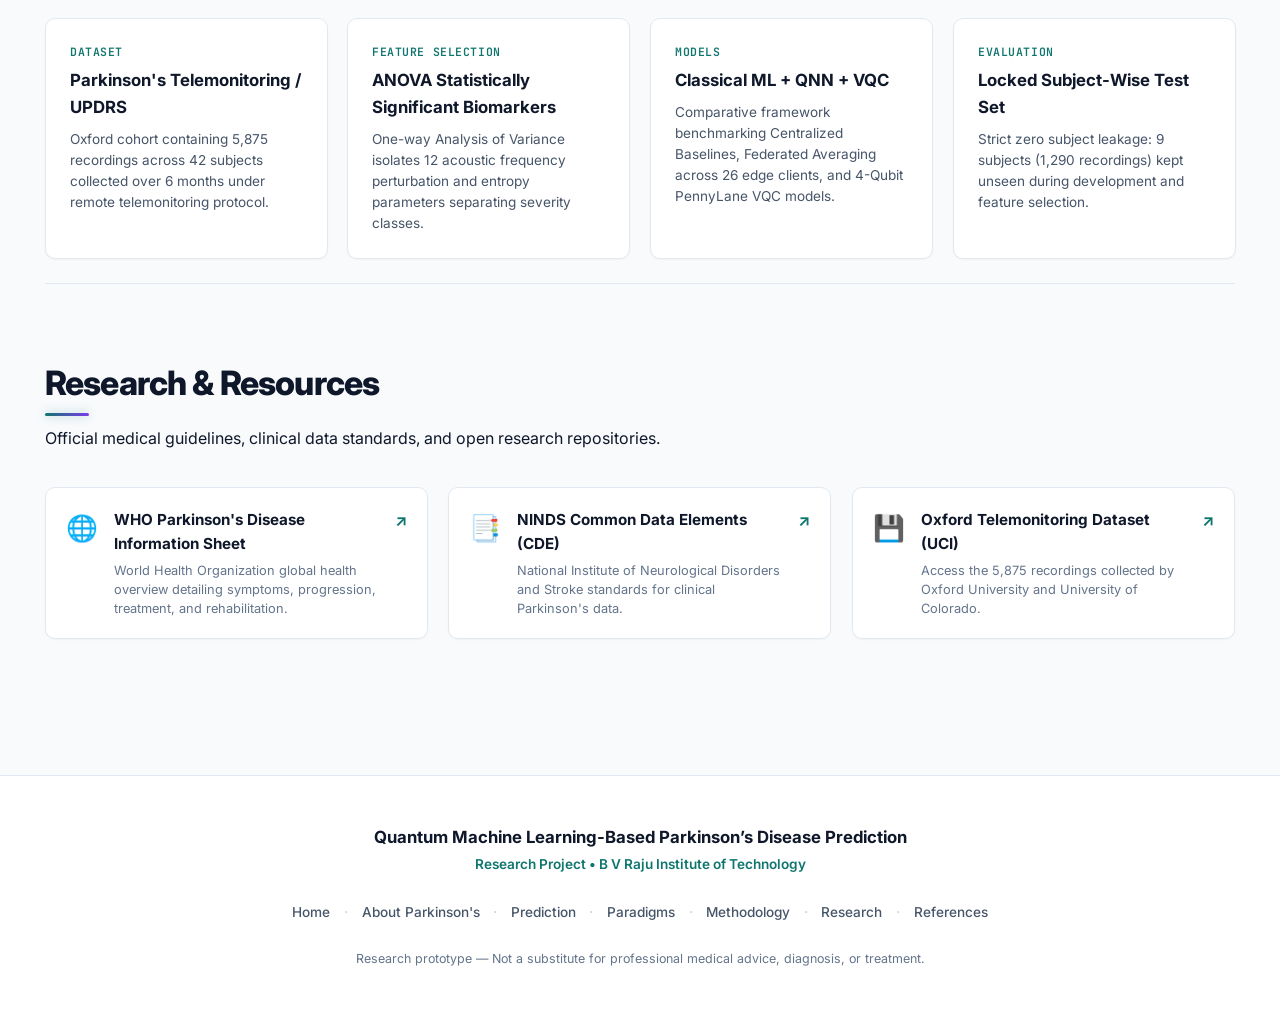
==== commit a4eb1126: "fix(frontend): ensure strict tab isolation, fix dropzone click bubbling, and convert live mic record" ====
--- a/frontend/index.html
+++ b/frontend/index.html
@@ -5,7 +5,7 @@
   <meta name="viewport" content="width=device-width, initial-scale=1.0">
   <title>Quantum Machine Learning-Based Parkinson’s Disease Prediction</title>
   <meta name="description" content="AI-assisted Parkinson’s disease severity prediction using classical, federated and quantum machine learning.">
-  <link rel="stylesheet" href="css/style.css?v=2.2">
+  <link rel="stylesheet" href="css/style.css?v=2.3">
   <link rel="icon" href="data:image/svg+xml,<svg xmlns=%22http://www.w3.org/2000/svg%22 viewBox=%220 0 100 100%22><text y=%22.9em%22 font-size=%2290%22>⚕️</text></svg>">
 </head>
 <body>
@@ -897,6 +897,6 @@
     </div>
   </footer>
 
-  <script type="module" src="js/app.js?v=2.2"></script>
+  <script type="module" src="js/app.js?v=2.3"></script>
 </body>
 </html>
--- a/frontend/css/style.css
+++ b/frontend/css/style.css
@@ -1061,14 +1061,26 @@
   display: block !important;
 }
 
+.voice-tab-pane {
+  display: none;
+}
+
+.voice-tab-pane.active {
+  display: block !important;
+}
+
+/* Accessible hidden file input: allows programmatic .click() without browser security blocking */
 .file-input-hidden {
-  display: none !important;
-  width: 0 !important;
-  height: 0 !important;
+  position: absolute !important;
+  width: 1px !important;
+  height: 1px !important;
+  padding: 0 !important;
+  margin: -1px !important;
+  overflow: hidden !important;
+  clip: rect(0, 0, 0, 0) !important;
+  white-space: nowrap !important;
+  border: 0 !important;
   opacity: 0 !important;
-  visibility: hidden !important;
-  position: absolute !important;
-  pointer-events: none !important;
 }
 
 /* Mode Switcher Bar */
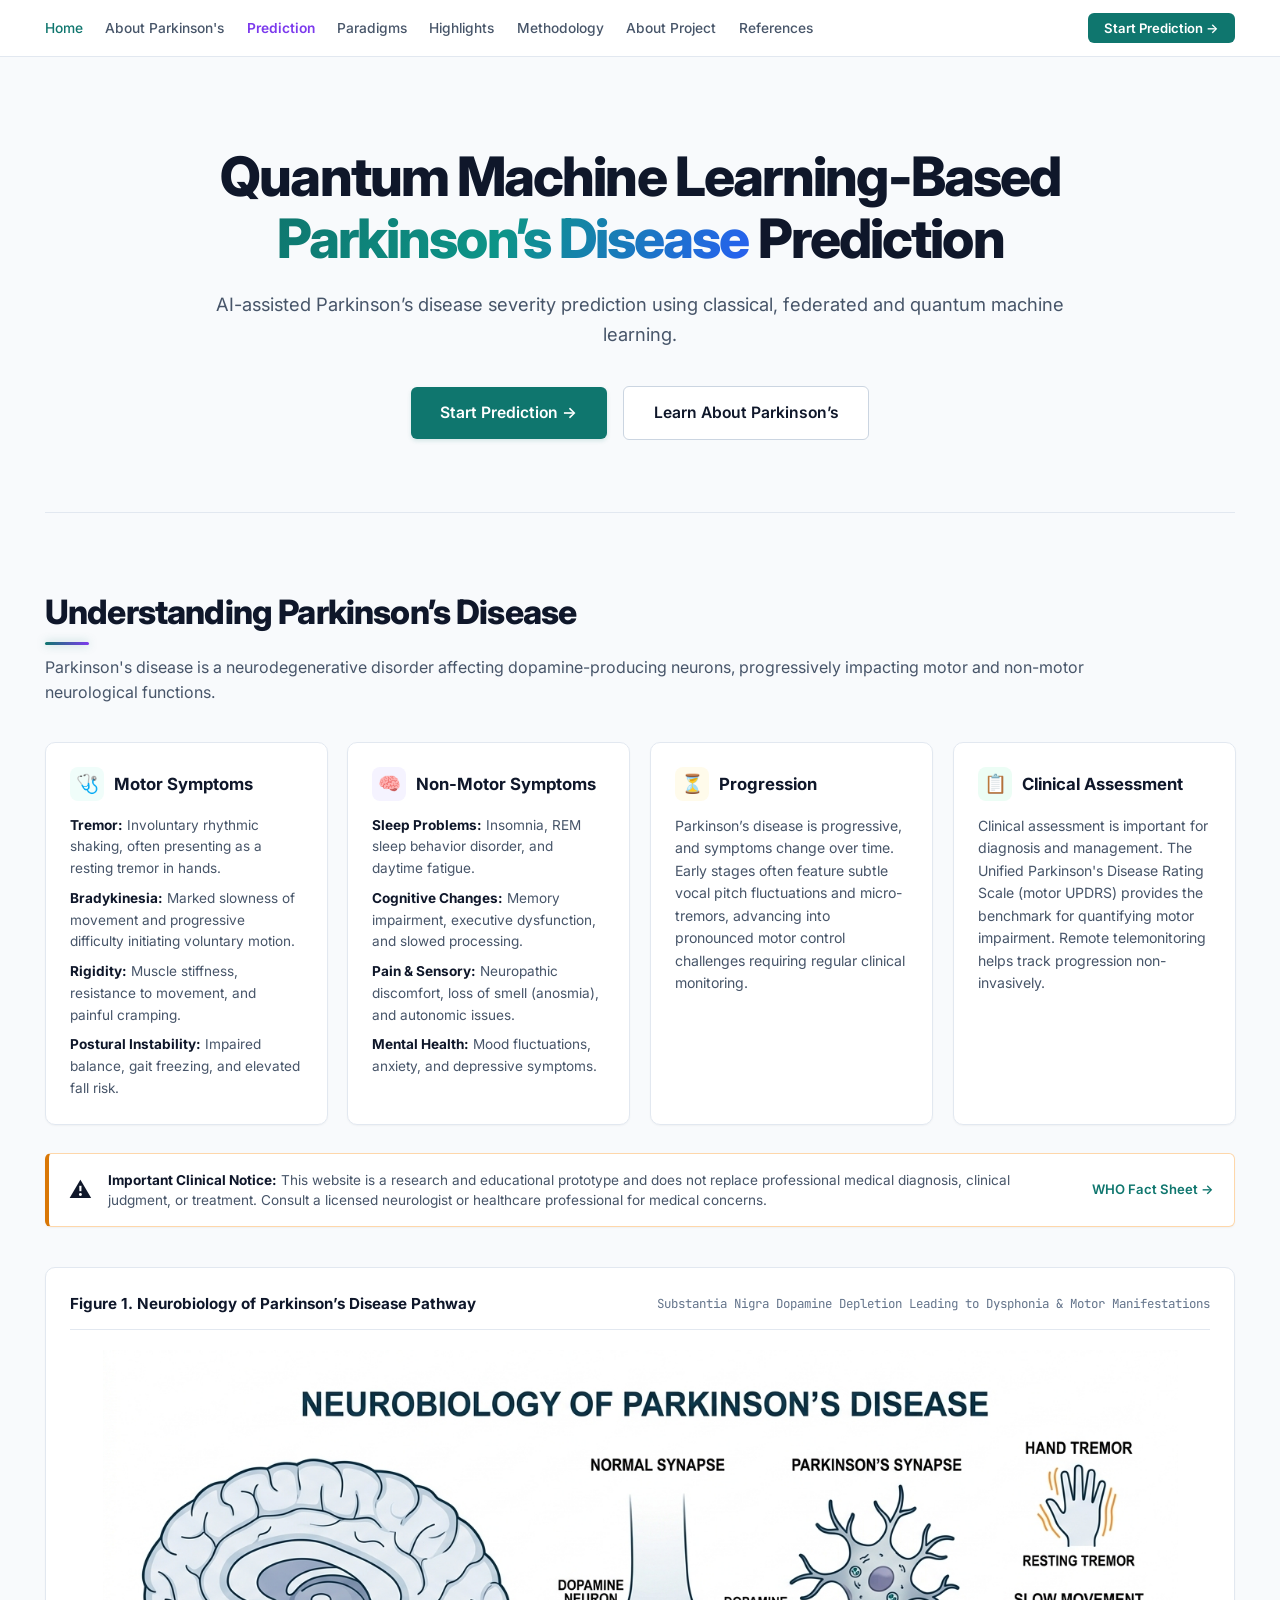
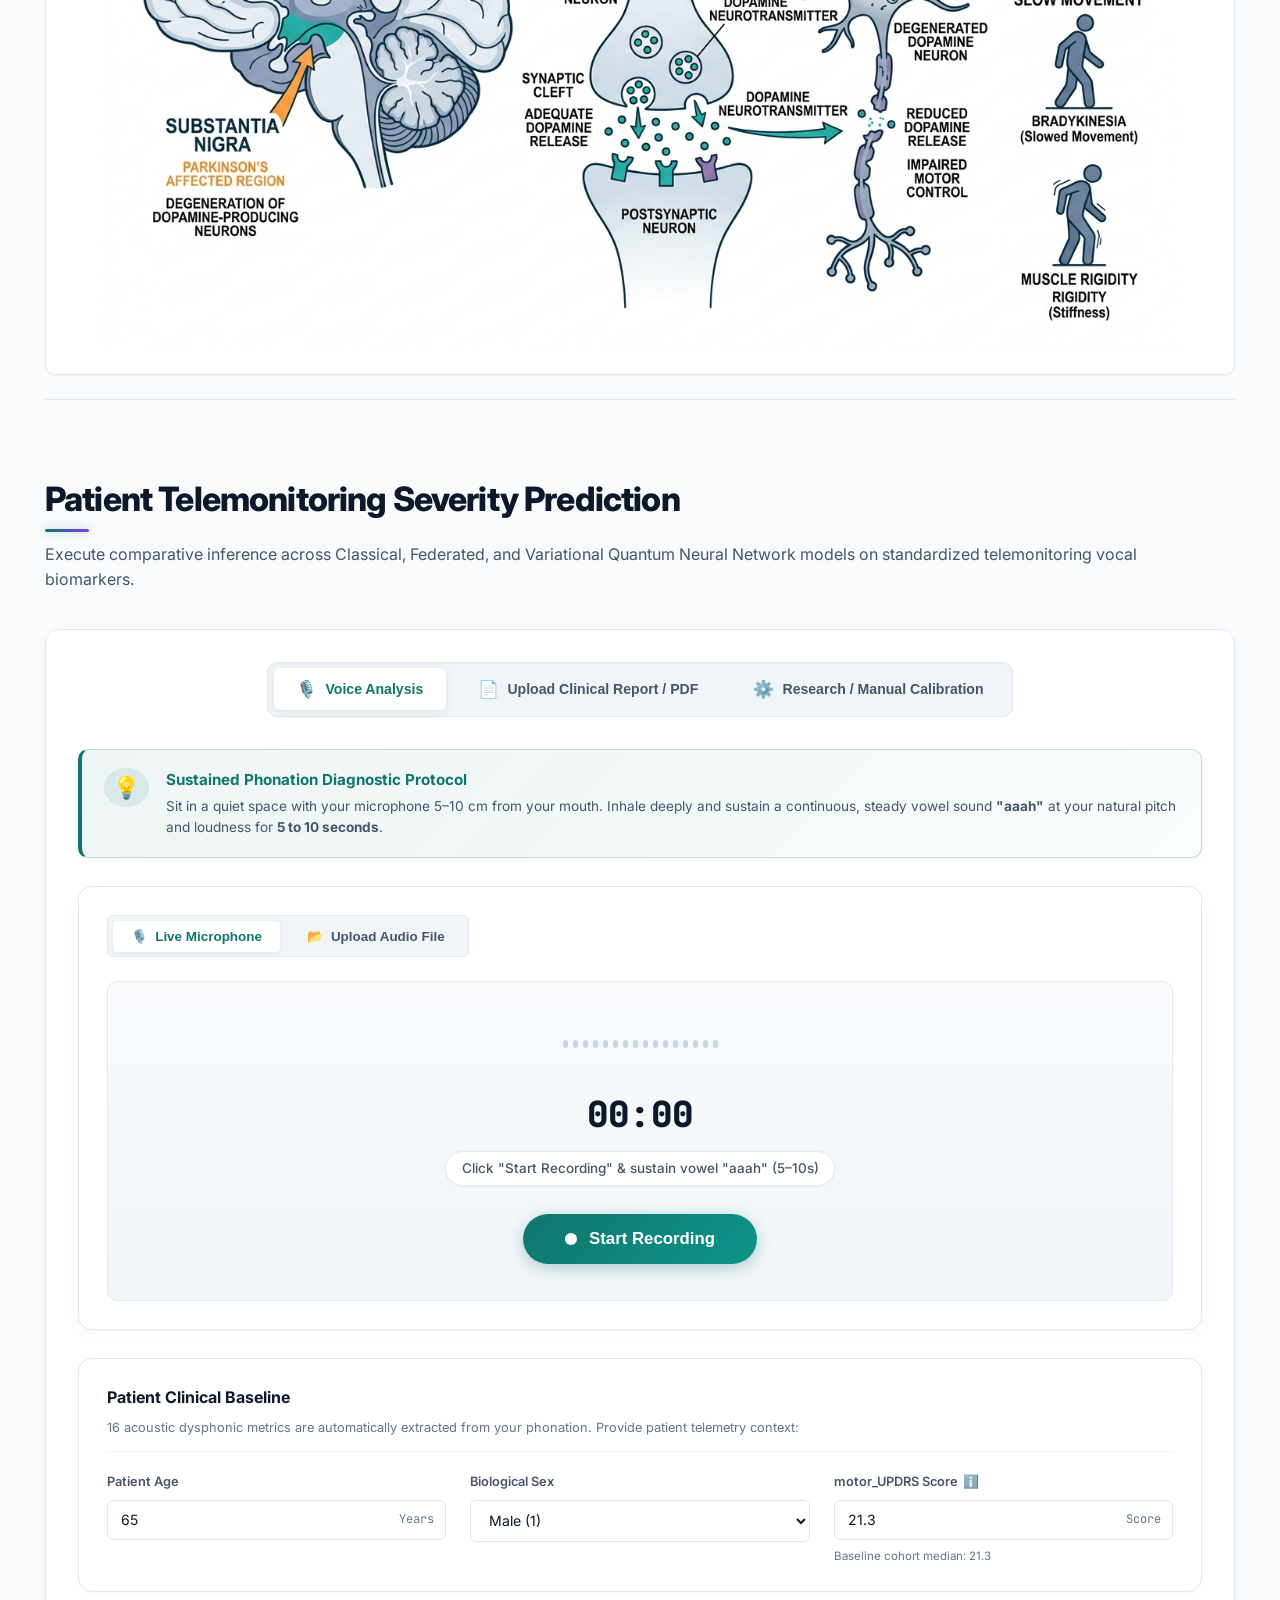
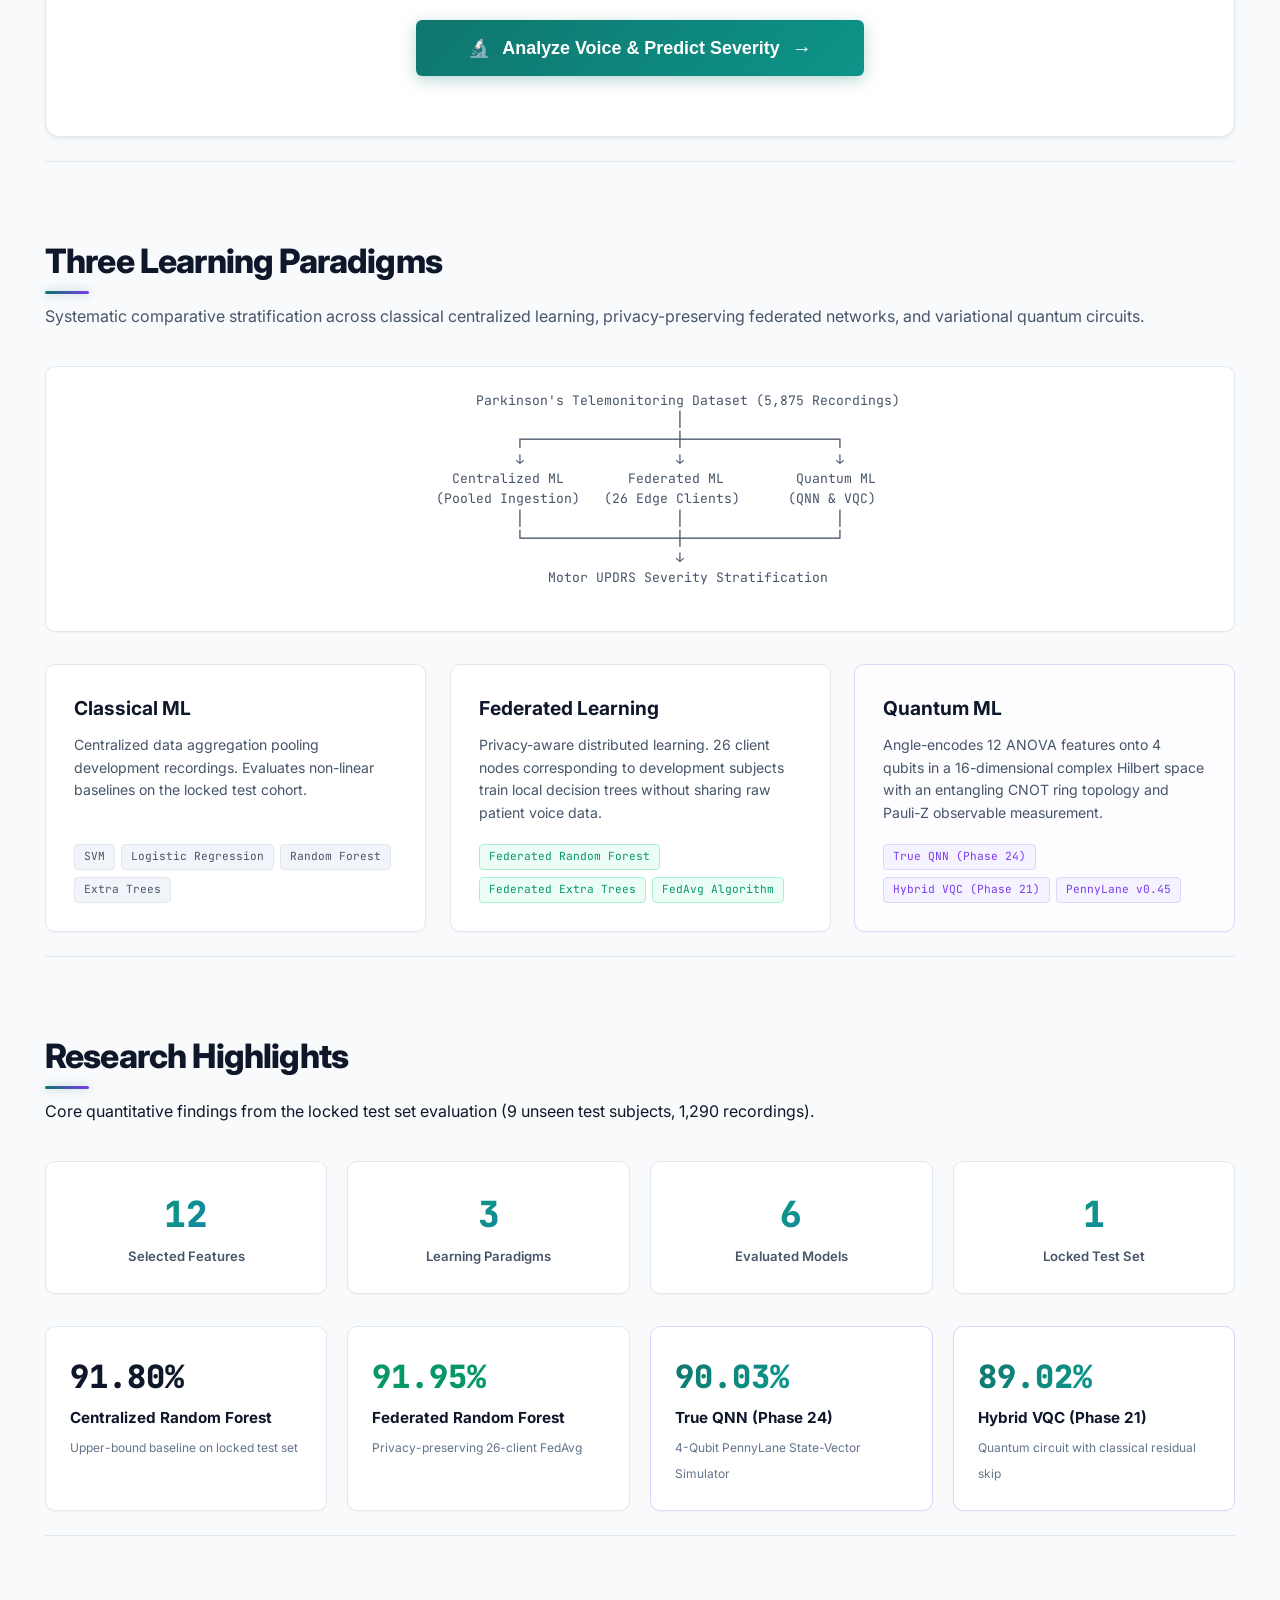
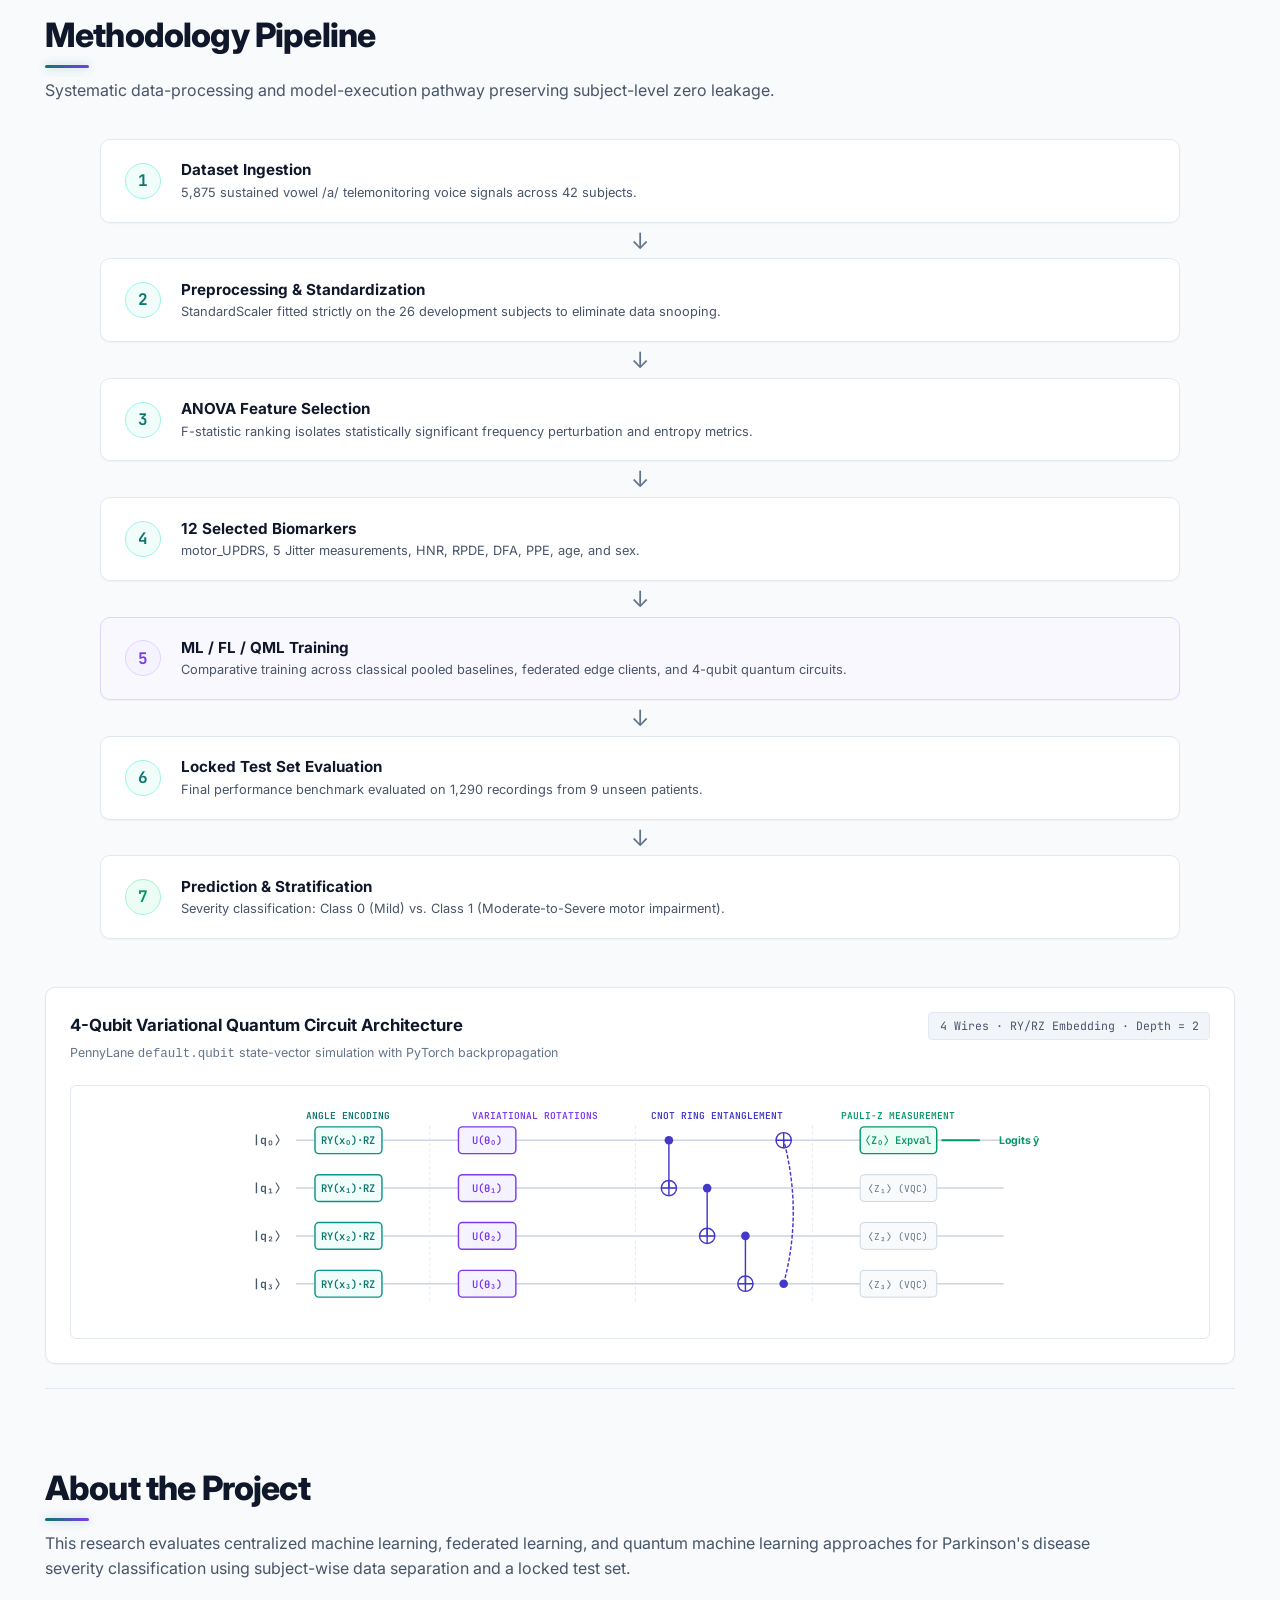
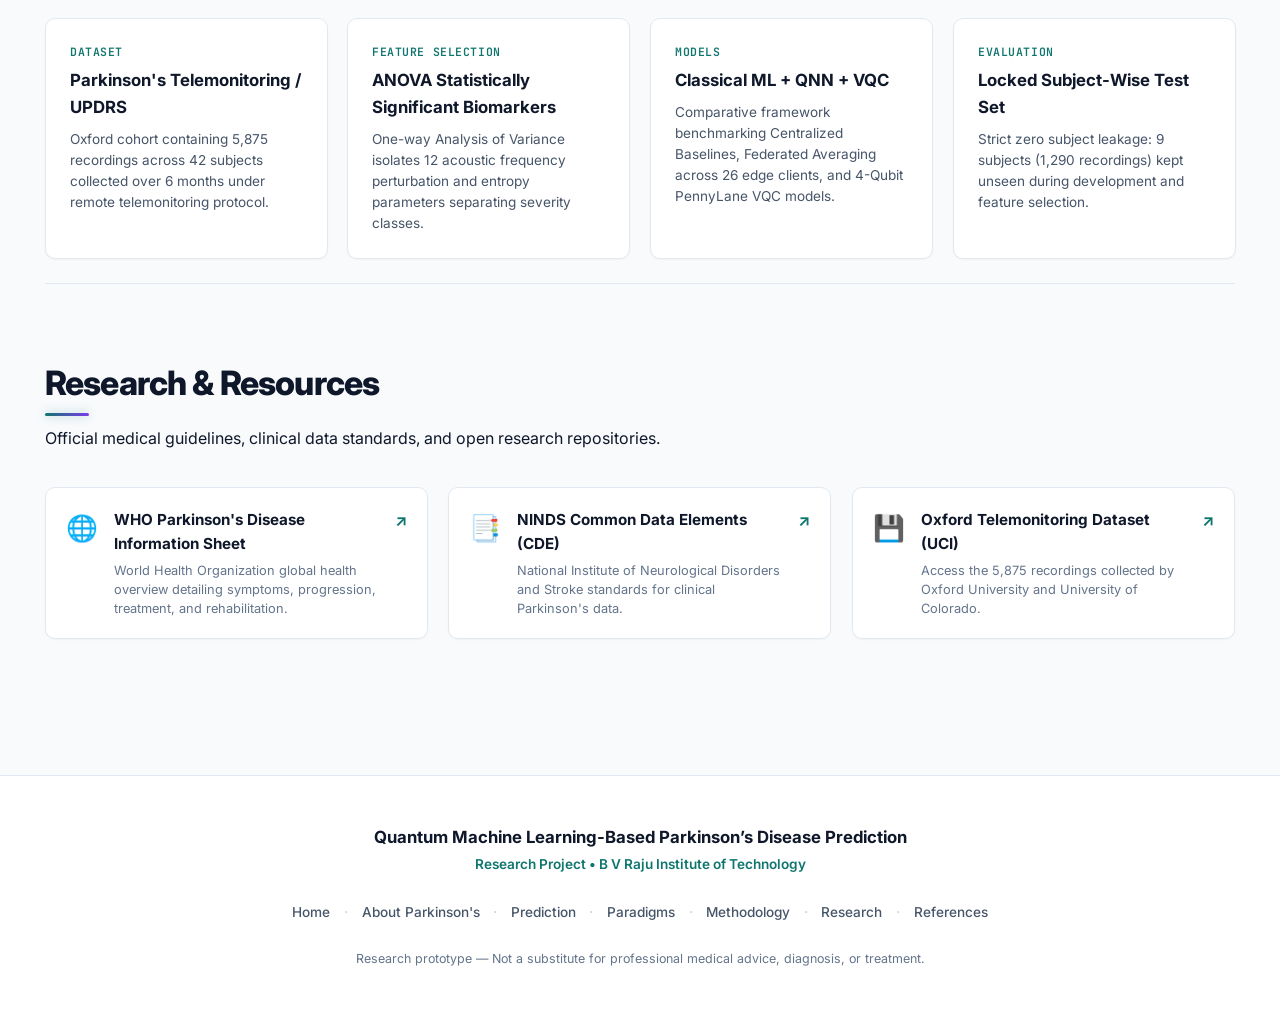
==== commit 23c8996e: "fix(frontend): restore end-to-end functionality for tabs, audio recording, file upload, and report p" ====
--- a/frontend/index.html
+++ b/frontend/index.html
@@ -160,15 +160,15 @@
       <div class="prediction-main-card">
         <!-- Triple Mode Switcher -->
         <div class="mode-toggle-bar">
-          <button type="button" class="mode-btn active" id="modeVoiceBtn">
+          <button type="button" class="mode-btn active" id="modeVoiceBtn" onclick="window.predictor &amp;&amp; window.predictor.switchMode('voice')">
             <span class="mode-btn-icon">🎙️</span>
             <span>Voice Analysis</span>
           </button>
-          <button type="button" class="mode-btn" id="modeUploadBtn">
+          <button type="button" class="mode-btn" id="modeUploadBtn" onclick="window.predictor &amp;&amp; window.predictor.switchMode('upload')">
             <span class="mode-btn-icon">📄</span>
             <span>Upload Clinical Report / PDF</span>
           </button>
-          <button type="button" class="mode-btn" id="modeManualBtn">
+          <button type="button" class="mode-btn" id="modeManualBtn" onclick="window.predictor &amp;&amp; window.predictor.switchMode('manual')">
             <span class="mode-btn-icon">⚙️</span>
             <span>Research / Manual Calibration</span>
           </button>
@@ -225,7 +225,12 @@
                 <input type="file" id="voiceFileInput" class="file-input-hidden" accept="audio/*,.wav,.mp3,.m4a,.ogg,.flac" />
                 <div class="dropzone-icon-circle">🎙️</div>
                 <div class="dropzone-title-main">Upload Sustained Phonation Audio</div>
-                <p class="dropzone-hint-text">Drag and drop audio file here, or <span class="browse-link-styled">browse from device</span></p>
+                <p class="dropzone-hint-text">Drag and drop audio file here, or <span class="browse-link-styled" id="voiceBrowseSpan">browse from device</span></p>
+                <div class="dropzone-btn-row" style="margin: 0.85rem 0;">
+                  <button type="button" class="btn-browse-accent" id="btnVoiceUploadTrigger">
+                    <span>📁</span> Upload Audio File
+                  </button>
+                </div>
                 <span class="dropzone-formats-badge">Accepts: WAV, MP3, M4A, OGG, FLAC (Recommended: 44.1 kHz, mono)</span>
               </div>
             </div>
@@ -233,9 +238,9 @@
             <!-- Audio Preview Strip (displays once recorded or uploaded) -->
             <div class="audio-preview-strip" id="audioPreviewStrip" style="display: none;">
               <div class="preview-meta">
-                <span class="preview-badge" id="previewBadge">RECORDED SAMPLE</span>
+                <span class="preview-badge" id="previewBadge">VOICE SAMPLE</span>
                 <strong class="preview-filename" id="previewFilename">voice_sample.wav</strong>
-                <span class="preview-duration" id="previewDuration">00:00</span>
+                <span class="preview-duration" id="previewDuration">Duration: 0.0s</span>
               </div>
               <audio id="voiceAudioPlayer" controls class="custom-audio-player"></audio>
               <button type="button" class="btn-clear-audio" id="btnClearAudio" title="Discard audio and retake">✕ Retake</button>
@@ -309,9 +314,27 @@
             <div class="report-dropzone" id="reportDropzone">
               <input type="file" id="reportFileInput" class="file-input-hidden" accept=".pdf,.csv,.json,.txt" />
               <div class="dropzone-icon">📄</div>
-              <div class="dropzone-title">Upload Clinical Report / Diagnostic PDF</div>
-              <p class="dropzone-text">Drag and drop clinical report here, or <span class="browse-link">browse from computer</span></p>
+              <div class="dropzone-title">Upload Patient Diagnostic / Telemonitoring Report</div>
+              <p class="dropzone-text">Drag and drop clinical report here, or <span class="browse-link" id="reportBrowseSpan">browse from computer</span></p>
+              <div class="dropzone-btn-row" style="margin: 0.85rem 0;">
+                <button type="button" class="btn-browse-accent" id="btnReportUploadTrigger">
+                  <span>📁</span> Select Clinical Report (PDF, CSV, JSON, TXT)
+                </button>
+              </div>
               <span class="dropzone-formats">Supports PDF medical reports, CSV data tables, JSON records, and clinical text exports</span>
+            </div>
+
+            <!-- Upload File Meta Card (displays once file is selected) -->
+            <div class="report-file-meta-card" id="reportFileMetaCard" style="display: none;">
+              <div class="meta-card-header">
+                <span class="meta-icon">📋</span>
+                <span class="meta-title">Selected Clinical Report</span>
+              </div>
+              <div class="report-meta-grid">
+                <div class="meta-item"><span class="meta-label">File Name:</span> <strong id="reportMetaName" class="meta-val">—</strong></div>
+                <div class="meta-item"><span class="meta-label">File Type:</span> <strong id="reportMetaType" class="meta-val">—</strong></div>
+                <div class="meta-item"><span class="meta-label">File Size:</span> <strong id="reportMetaSize" class="meta-val">—</strong></div>
+              </div>
             </div>
 
             <!-- Upload Status Indicator -->
@@ -320,9 +343,15 @@
               <span class="status-text" id="uploadStatusText">Report loaded successfully</span>
             </div>
 
+            <!-- Upload Error Banner -->
+            <div class="upload-error-banner" id="uploadErrorBanner" style="display: none;">
+              <span class="error-icon">⚠️</span>
+              <div class="error-msg" id="uploadErrorMsg"></div>
+            </div>
+
             <div class="action-footer-bar">
               <button type="button" class="btn-predict-prominent" id="uploadPredictBtn">
-                <span>Predict from Uploaded Report</span>
+                <span>Process Clinical Report</span>
                 <span class="btn-arrow">→</span>
               </button>
             </div>
@@ -333,9 +362,9 @@
         <div id="manualModeSection" class="mode-section" style="display: none;">
           <div class="research-disclaimer-box">
             <div class="research-badge-row">
-              <span class="badge-research">RESEARCH &amp; SENSITIVITY TESTING CALIBRATION</span>
-            </div>
-            <p>This calibration panel enables manual parameter sensitivity simulations. For patient telemonitoring, vocal measurements are extracted directly via the Voice Analysis tab or parsed from certified reports.</p>
+              <span class="badge-research">RESEARCH / MANUAL CALIBRATION</span>
+            </div>
+            <p>For research and demonstration purposes. In a production workflow, compatible measurements should be automatically obtained from validated clinical reports, sensors, or voice analysis.</p>
           </div>
 
           <div class="prediction-toolbar">
@@ -368,7 +397,7 @@
 
           <div class="action-footer-bar">
             <button type="button" class="btn-predict-prominent" id="manualPredictBtn">
-              <span>Predict Parkinson's Severity</span>
+              <span>Run Prediction</span>
               <span class="btn-arrow">→</span>
             </button>
           </div>
--- a/frontend/css/style.css
+++ b/frontend/css/style.css
@@ -1661,6 +1661,97 @@
   box-shadow: 0 4px 14px rgba(0, 0, 0, 0.03);
 }
 
+.btn-browse-accent {
+  background: #ffffff;
+  border: 1.5px solid var(--teal-primary);
+  color: var(--teal-primary);
+  font-size: 0.92rem;
+  font-weight: 700;
+  padding: 0.65rem 1.6rem;
+  border-radius: var(--radius-sm);
+  cursor: pointer;
+  display: inline-flex;
+  align-items: center;
+  gap: 0.5rem;
+  transition: all 0.2s ease;
+  box-shadow: 0 2px 6px rgba(15, 118, 110, 0.1);
+}
+
+.btn-browse-accent:hover {
+  background: var(--teal-primary);
+  color: #ffffff;
+  transform: translateY(-1px);
+  box-shadow: 0 4px 12px rgba(15, 118, 110, 0.25);
+}
+
+/* Report File Meta Card */
+.report-file-meta-card {
+  background: var(--bg-subtle);
+  border: 1px solid var(--border-light);
+  border-radius: var(--radius-md);
+  padding: 1.15rem 1.4rem;
+  margin-bottom: 1.5rem;
+}
+
+.meta-card-header {
+  display: flex;
+  align-items: center;
+  gap: 0.5rem;
+  font-size: 0.9rem;
+  font-weight: 700;
+  color: var(--teal-primary);
+  margin-bottom: 0.75rem;
+  padding-bottom: 0.4rem;
+  border-bottom: 1px solid var(--border-light);
+}
+
+.report-meta-grid {
+  display: grid;
+  grid-template-columns: repeat(auto-fit, minmax(180px, 1fr));
+  gap: 0.85rem;
+}
+
+.meta-item {
+  display: flex;
+  flex-direction: column;
+  gap: 0.15rem;
+}
+
+.meta-label {
+  font-size: 0.75rem;
+  color: var(--text-muted);
+  font-family: var(--font-mono);
+  text-transform: uppercase;
+  letter-spacing: 0.04em;
+}
+
+.meta-val {
+  font-size: 0.88rem;
+  color: var(--text-primary);
+  font-family: var(--font-mono);
+  word-break: break-all;
+}
+
+/* Upload Error Banner */
+.upload-error-banner {
+  display: flex;
+  align-items: flex-start;
+  gap: 0.85rem;
+  background: #fef2f2;
+  border: 1px solid #fecaca;
+  border-radius: var(--radius-sm);
+  padding: 1rem 1.25rem;
+  margin-bottom: 1.5rem;
+  color: #991b1b;
+  font-size: 0.85rem;
+  line-height: 1.5;
+}
+
+.upload-error-banner .error-icon {
+  font-size: 1.2rem;
+  line-height: 1;
+}
+
 .voice-error-banner .error-icon {
   font-size: 1.2rem;
   line-height: 1;
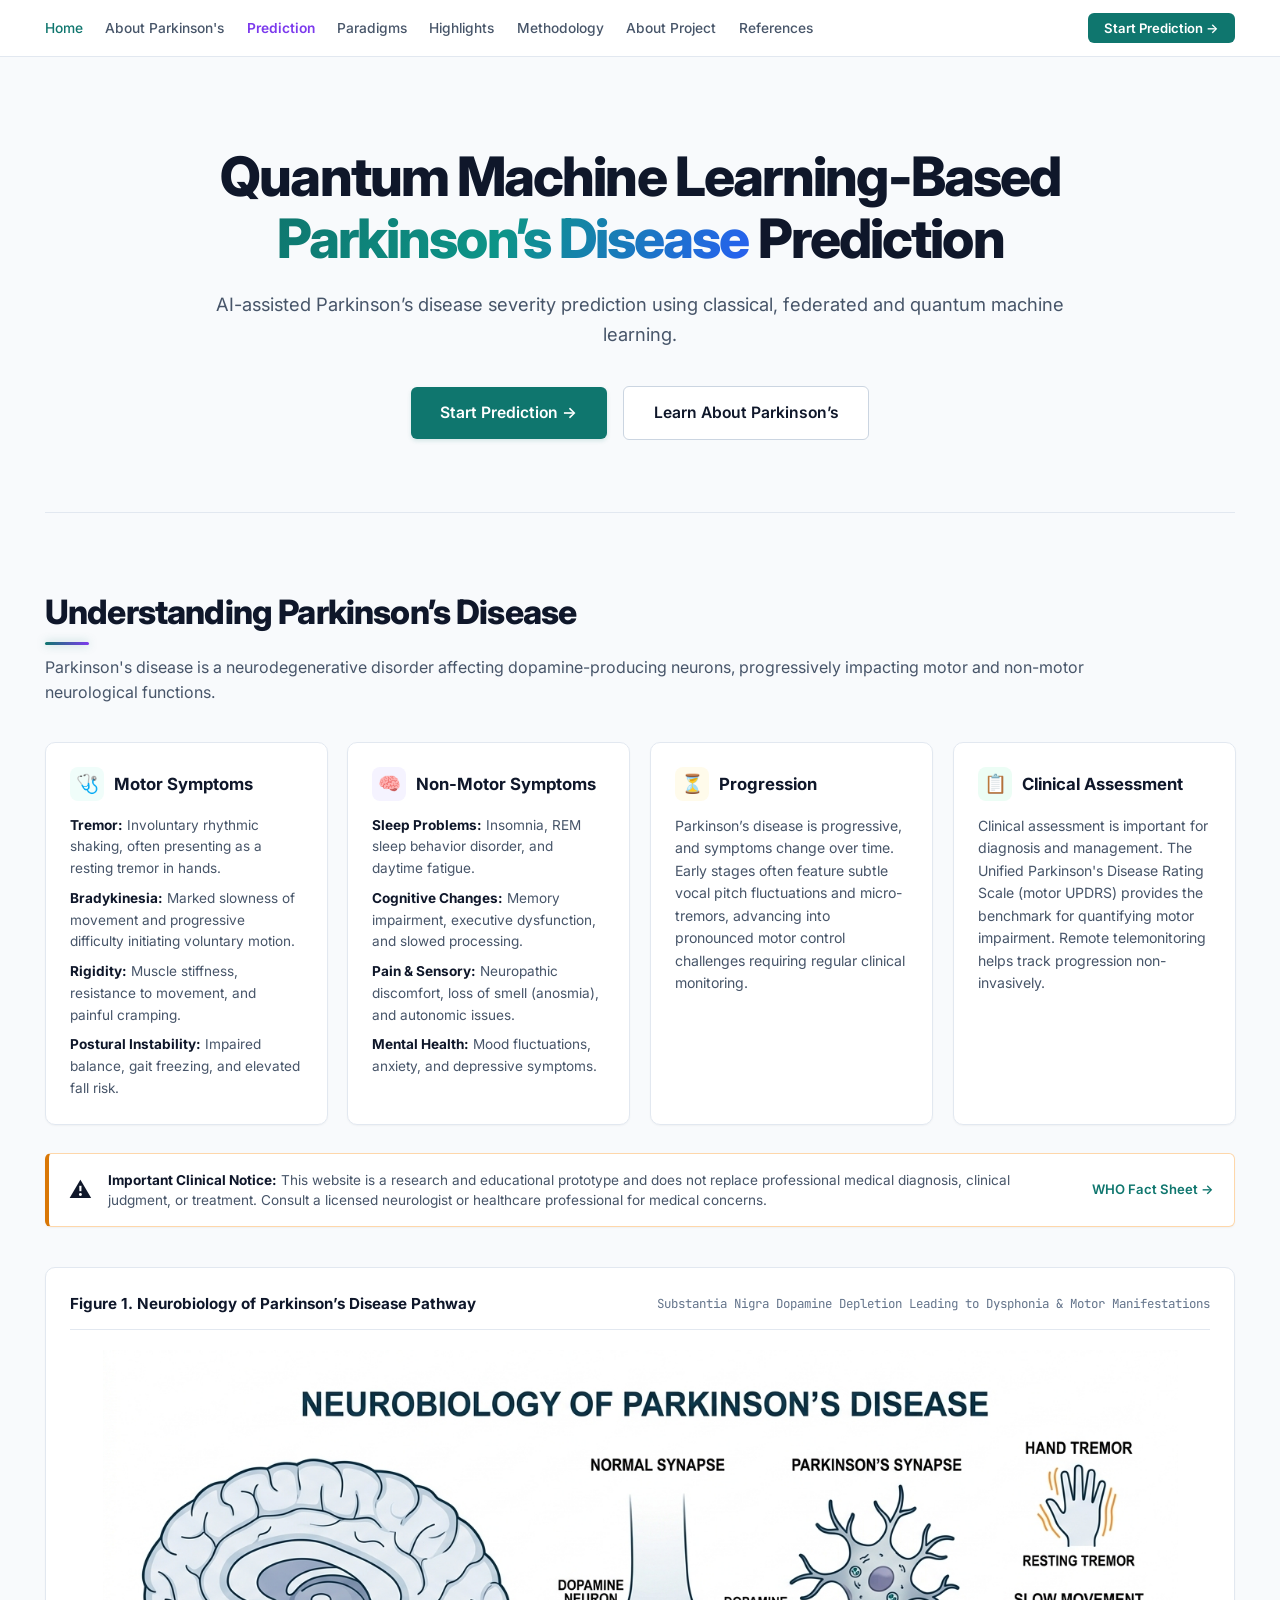
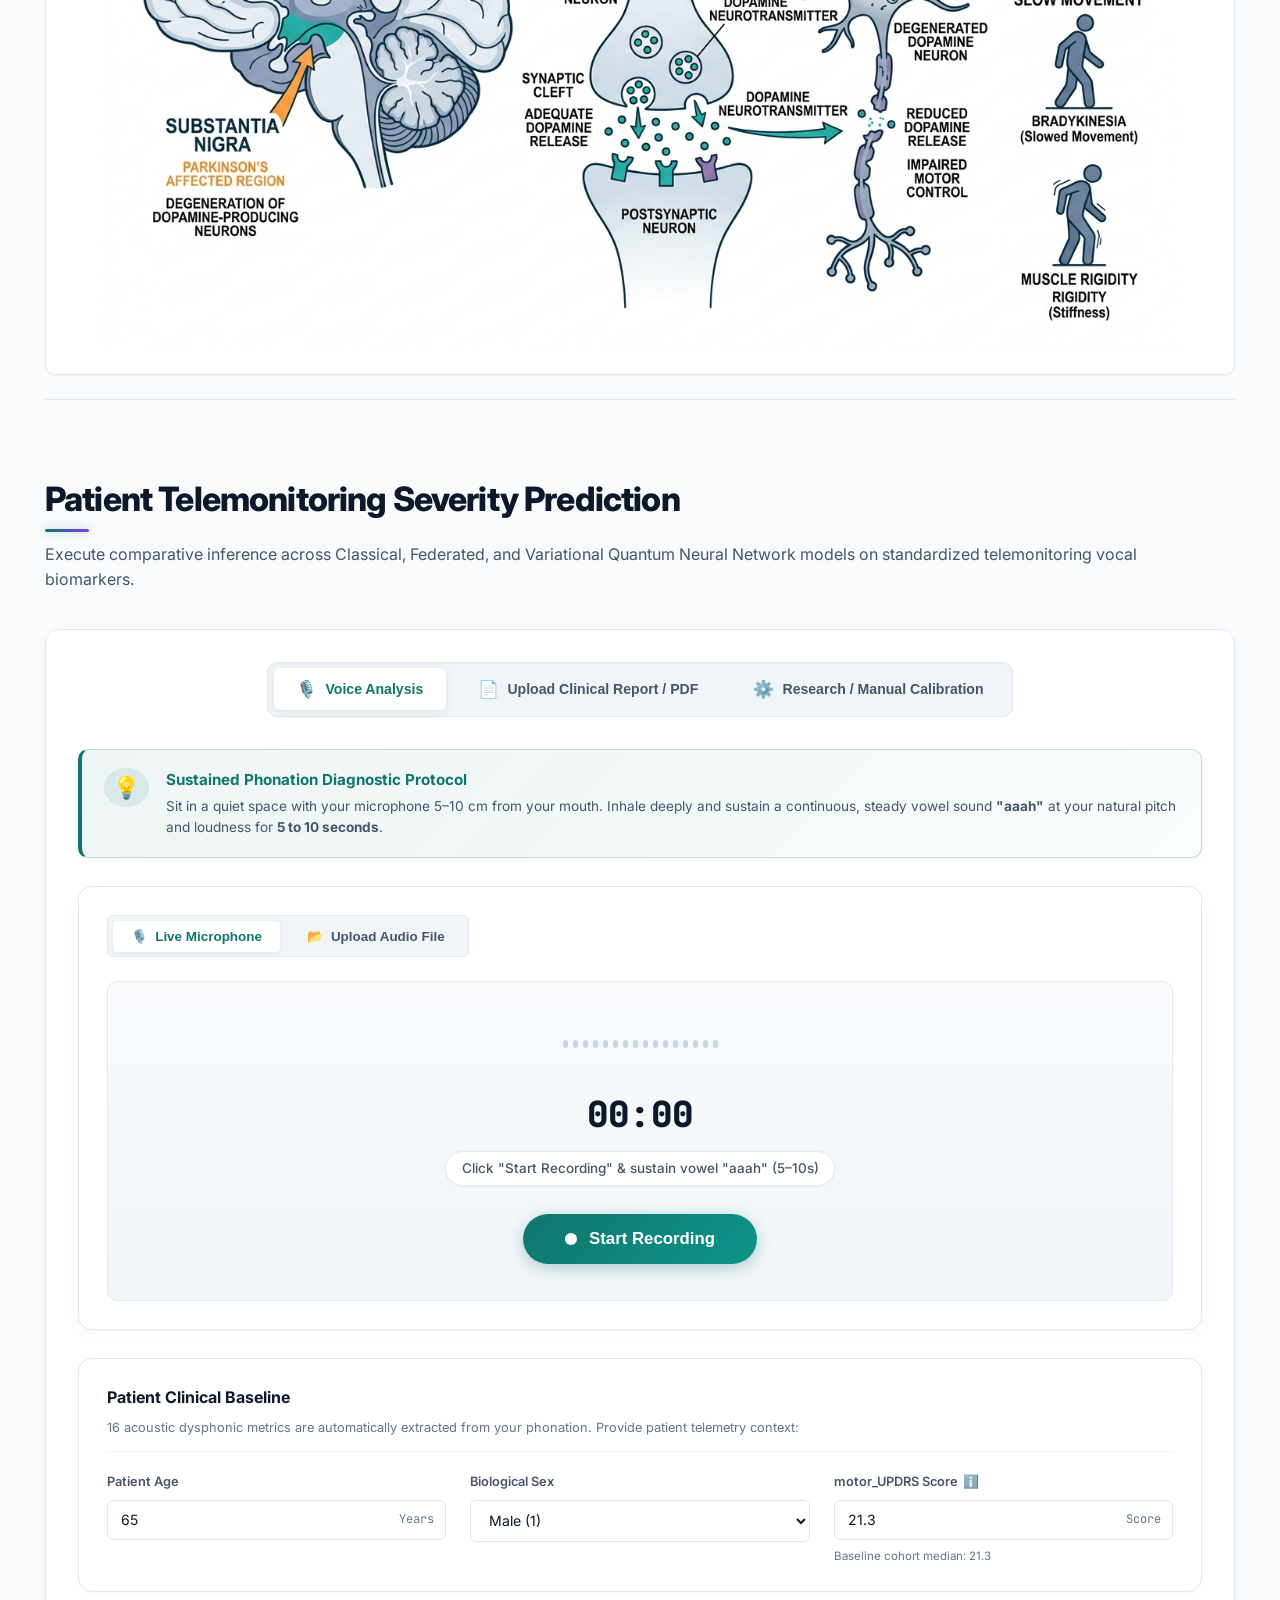
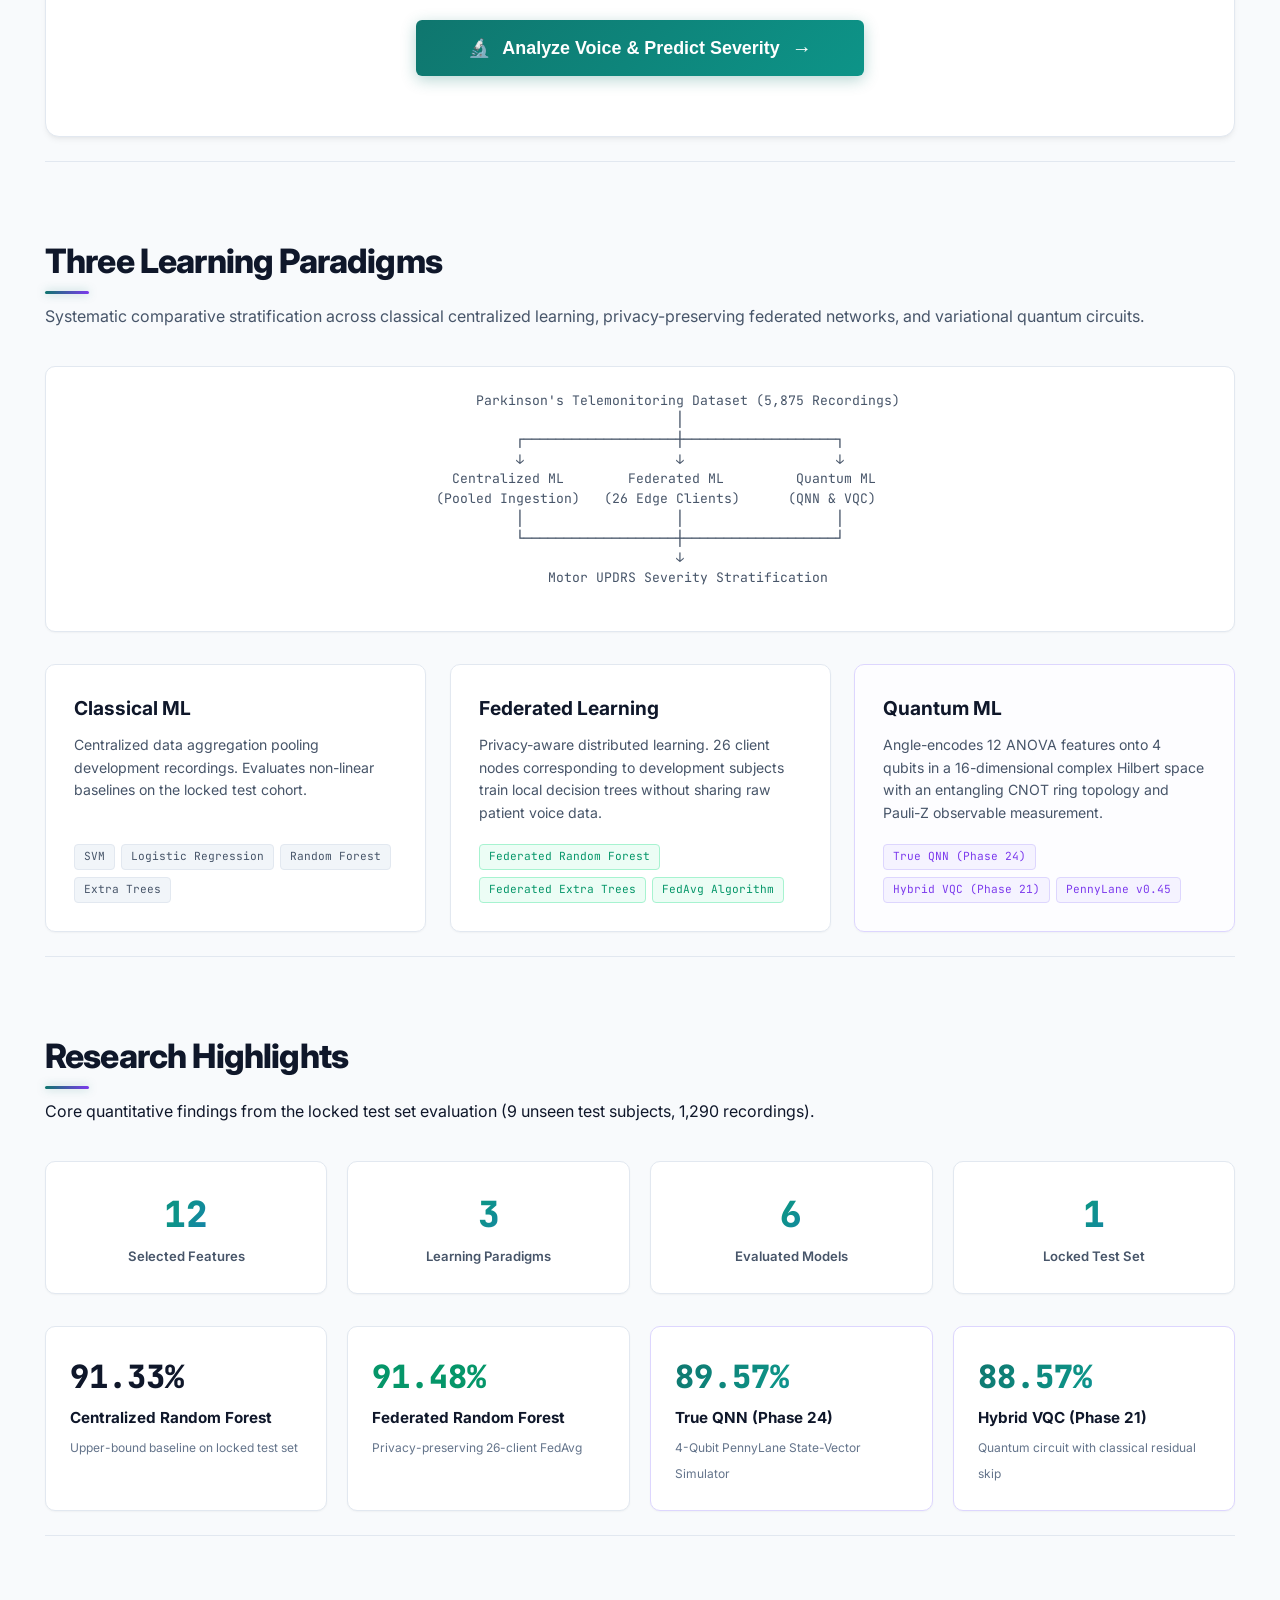
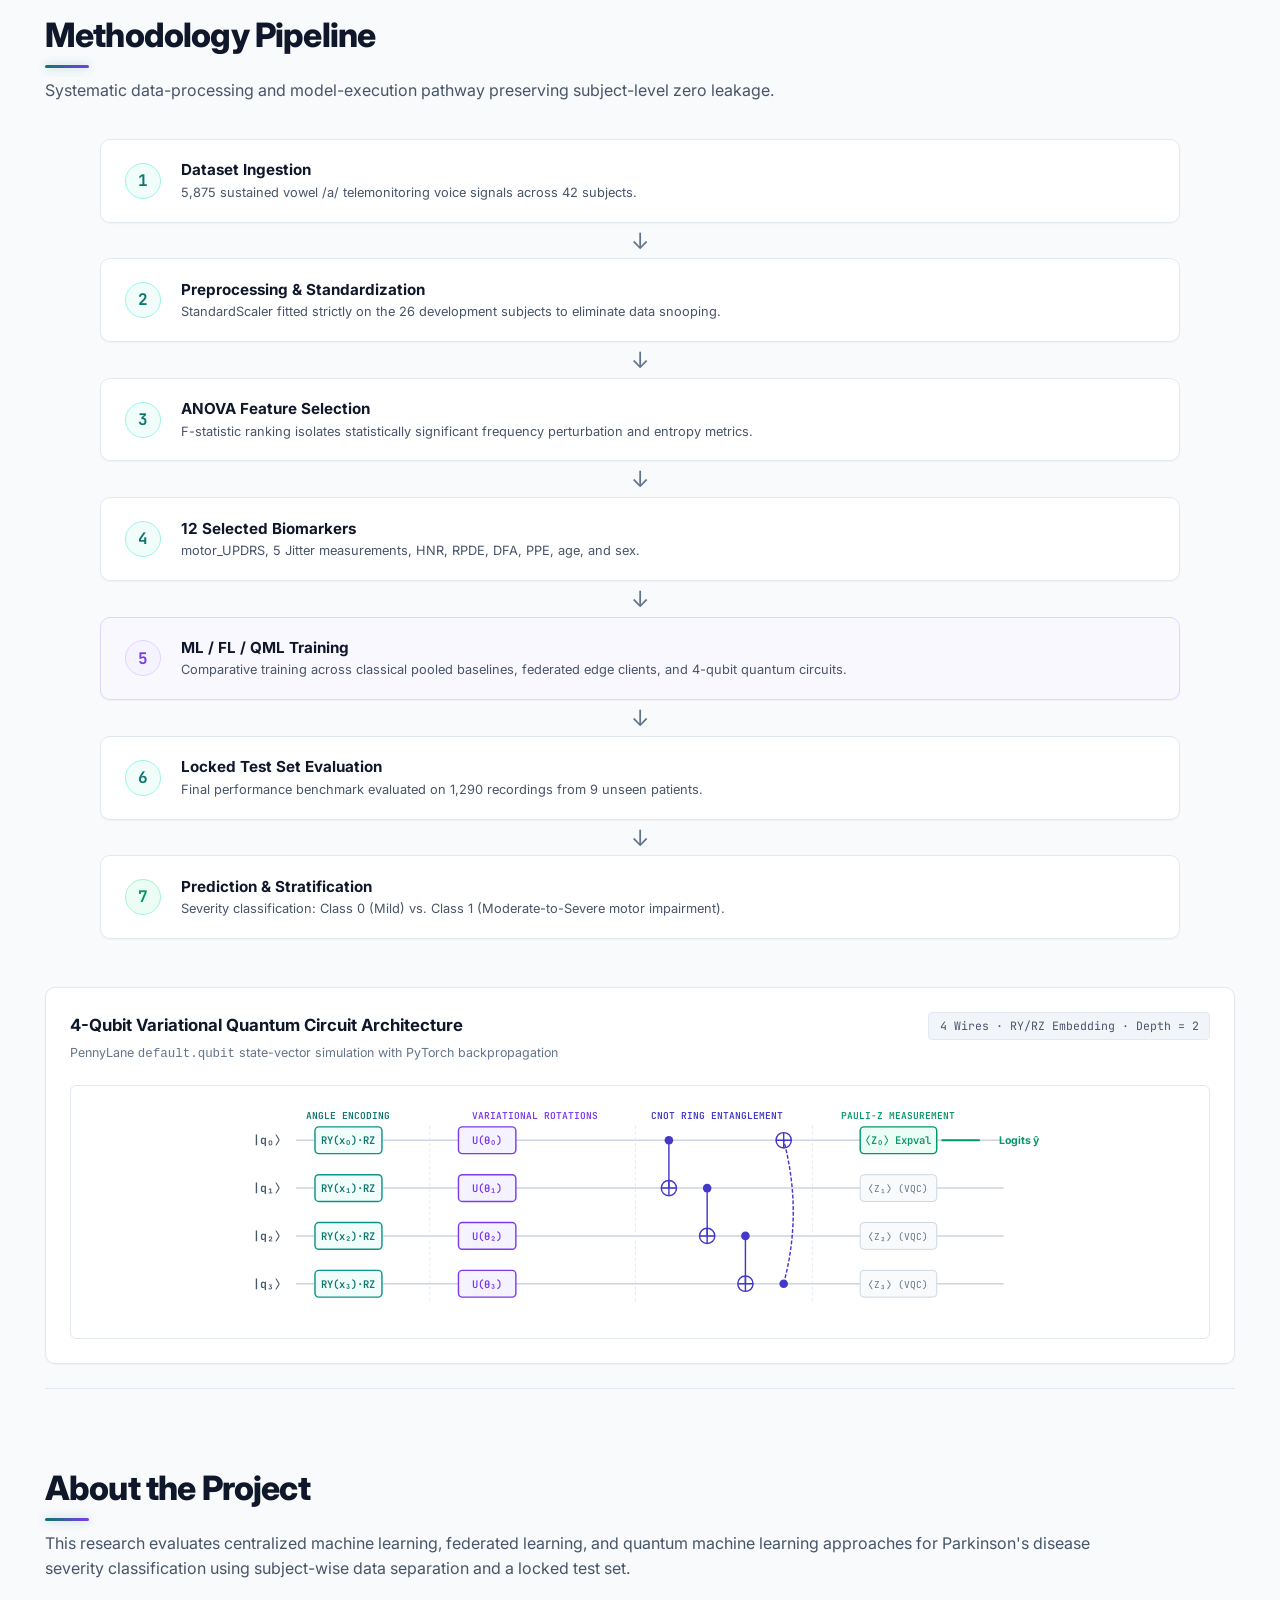
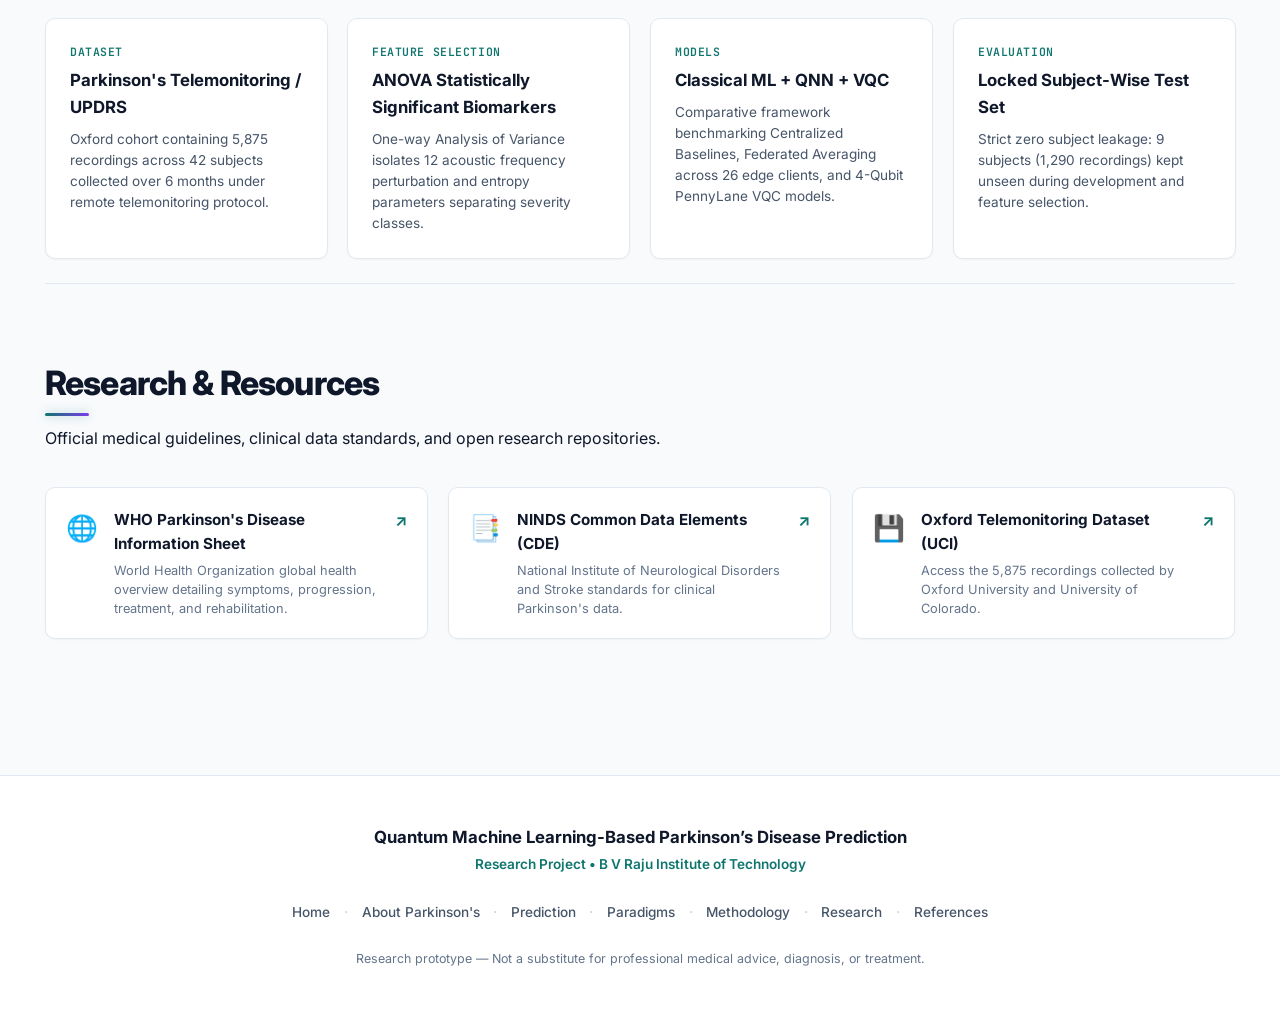
==== commit 8f3257ad: "fix(parser): support table and multiline extraction for motor_UPDRS and display extracted clinical b" ====
--- a/frontend/index.html
+++ b/frontend/index.html
@@ -343,6 +343,16 @@
               <span class="status-text" id="uploadStatusText">Report loaded successfully</span>
             </div>
 
+            <!-- Extracted Clinical Telemetry Display (Section 7) -->
+            <div class="report-extracted-card" id="reportExtractedCard" style="display: none;">
+              <div class="report-extracted-header">
+                <span class="extracted-title">✓ Clinical Report Processed Successfully</span>
+                <span class="extracted-badge" id="reportExtractedBadge">12 / 12 Verified</span>
+              </div>
+              <div class="extracted-subhead">Extracted Features:</div>
+              <div class="extracted-features-grid" id="reportExtractedGrid"></div>
+            </div>
+
             <!-- Upload Error Banner -->
             <div class="upload-error-banner" id="uploadErrorBanner" style="display: none;">
               <span class="error-icon">⚠️</span>
--- a/frontend/css/style.css
+++ b/frontend/css/style.css
@@ -860,6 +860,87 @@
   color: #10b981;
 }
 
+/* Extracted Clinical Telemetry Card */
+.report-extracted-card {
+  margin-top: 1rem;
+  margin-bottom: 1.5rem;
+  padding: 1.25rem;
+  background: var(--bg-card);
+  border: 1px solid var(--teal-primary);
+  border-radius: var(--radius-md);
+  box-shadow: 0 4px 14px rgba(0, 168, 150, 0.08);
+}
+
+.report-extracted-header {
+  display: flex;
+  align-items: center;
+  justify-content: space-between;
+  margin-bottom: 0.75rem;
+  padding-bottom: 0.5rem;
+  border-bottom: 1px solid var(--border-light);
+}
+
+.extracted-title {
+  font-family: var(--font-display);
+  font-weight: 700;
+  font-size: 0.95rem;
+  color: #10b981;
+}
+
+.extracted-badge {
+  font-family: var(--font-mono);
+  font-size: 0.75rem;
+  font-weight: 600;
+  padding: 0.2rem 0.6rem;
+  border-radius: 9999px;
+  background: rgba(16, 185, 129, 0.12);
+  color: #10b981;
+  border: 1px solid rgba(16, 185, 129, 0.25);
+}
+
+.extracted-subhead {
+  font-family: var(--font-display);
+  font-size: 0.82rem;
+  font-weight: 600;
+  color: var(--text-secondary);
+  text-transform: uppercase;
+  letter-spacing: 0.05em;
+  margin-bottom: 0.75rem;
+}
+
+.extracted-features-grid {
+  display: grid;
+  grid-template-columns: repeat(auto-fill, minmax(180px, 1fr));
+  gap: 0.6rem;
+}
+
+.extracted-chip {
+  display: flex;
+  justify-content: space-between;
+  align-items: center;
+  padding: 0.5rem 0.75rem;
+  background: var(--bg-subtle);
+  border: 1px solid var(--border-light);
+  border-radius: var(--radius-sm);
+  font-size: 0.8rem;
+}
+
+.extracted-chip-highlight {
+  border-color: rgba(0, 168, 150, 0.5);
+  background: rgba(0, 168, 150, 0.05);
+}
+
+.chip-label {
+  color: var(--text-muted);
+  font-family: var(--font-mono);
+}
+
+.chip-val {
+  font-family: var(--font-mono);
+  font-weight: 700;
+  color: var(--text-primary);
+}
+
 /* Sample Reports */
 .sample-reports-bar {
   display: flex;
